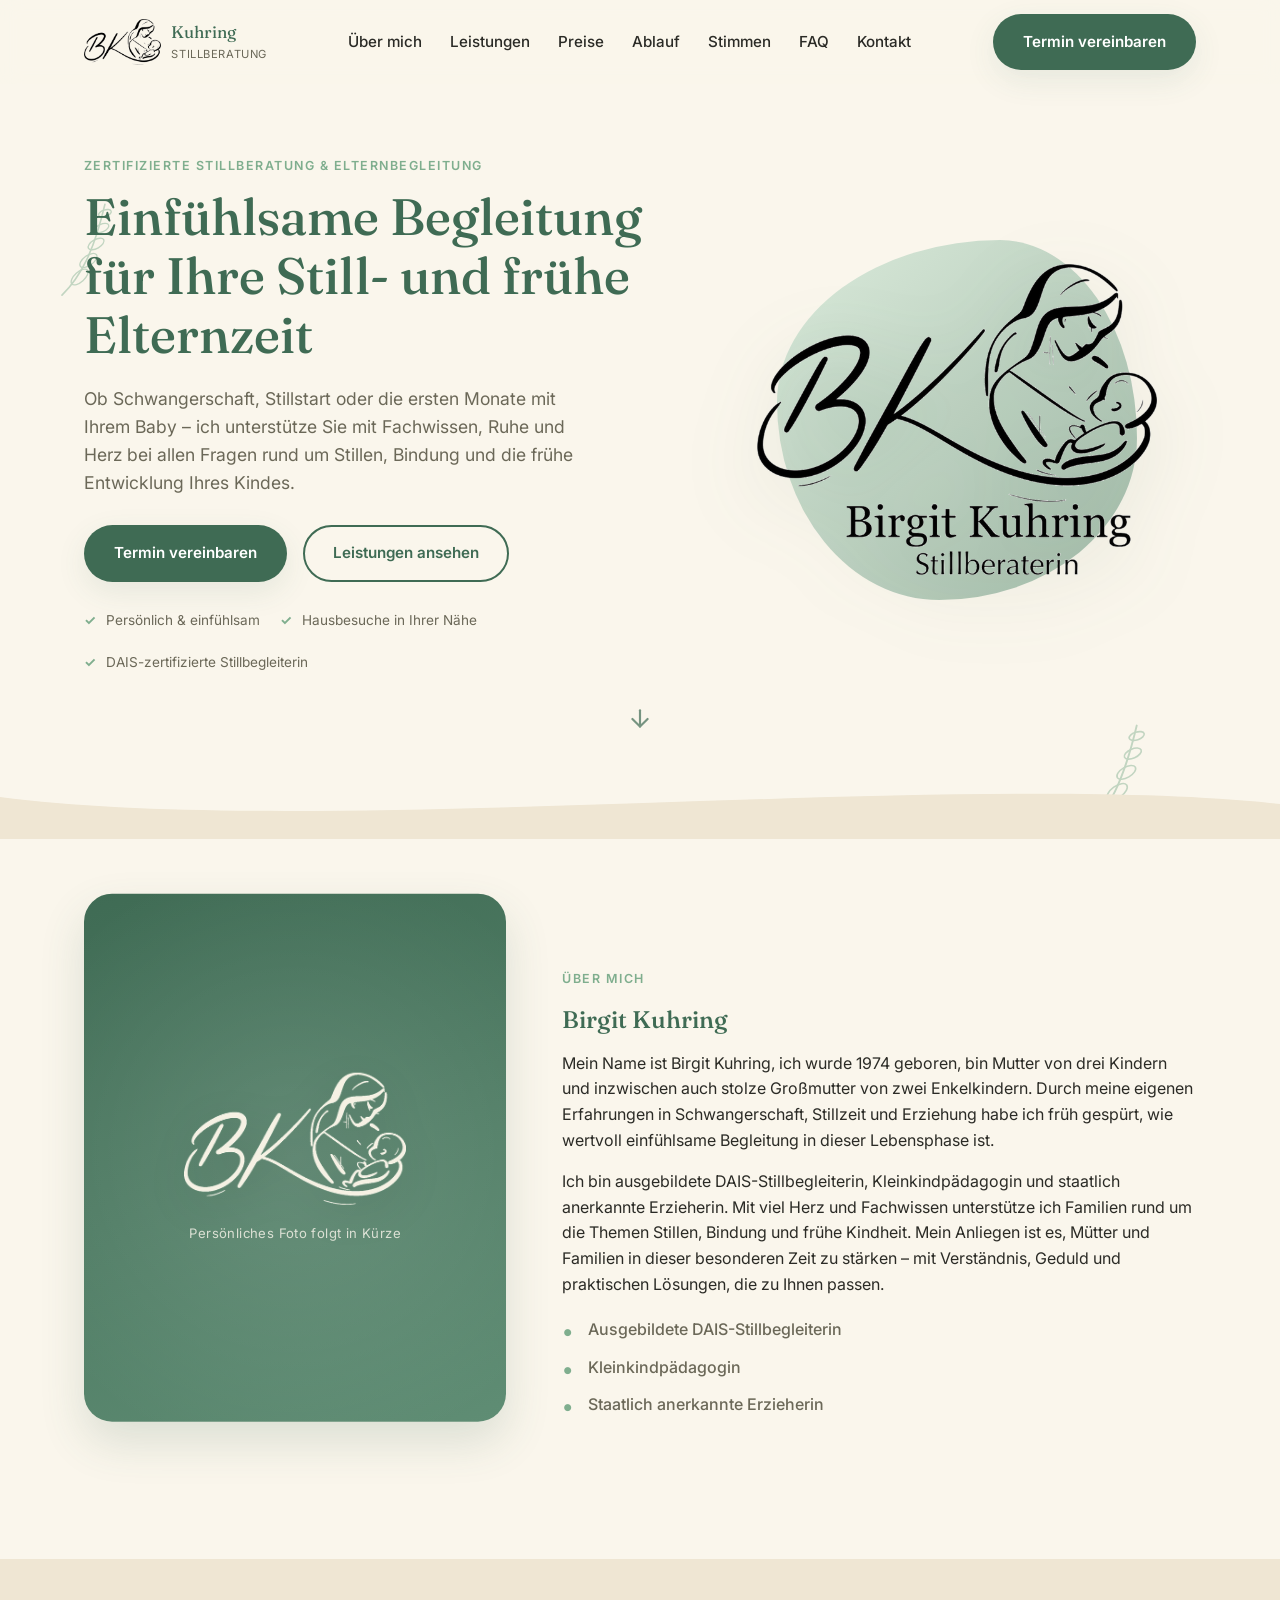
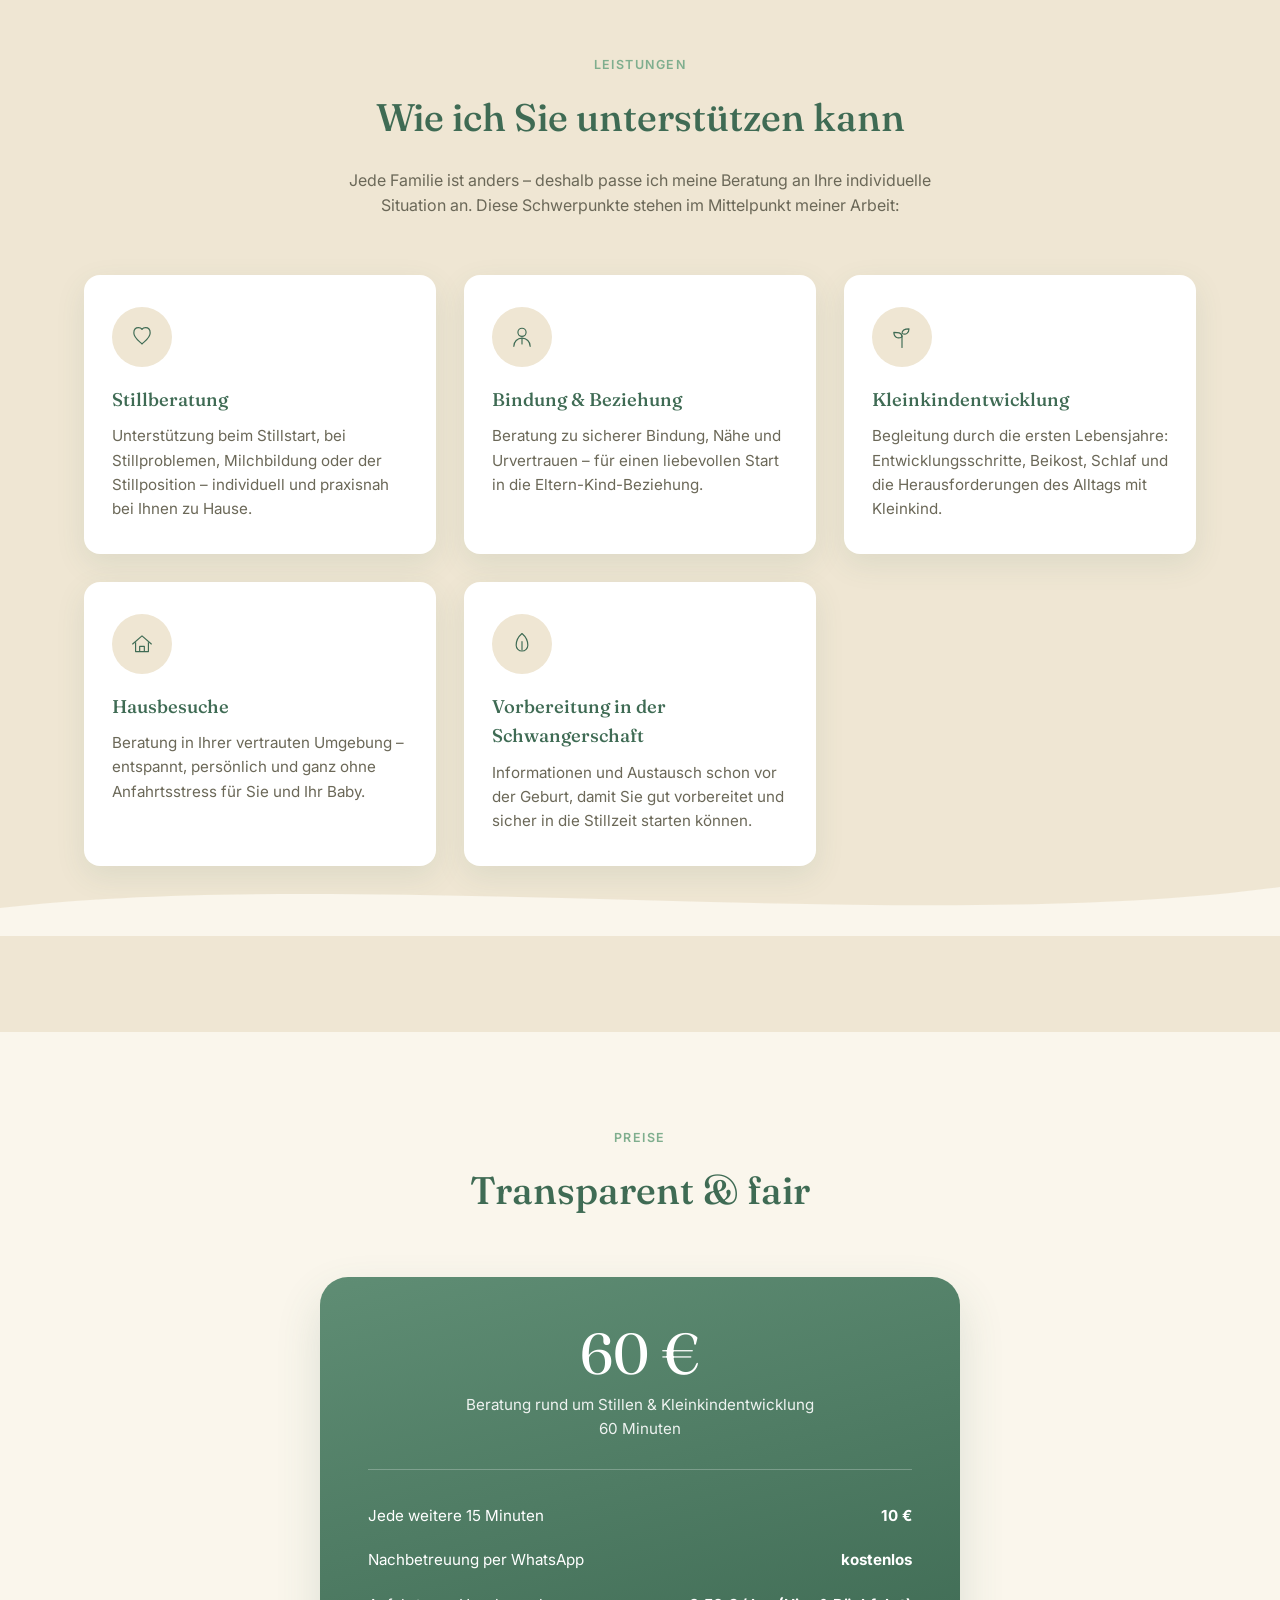
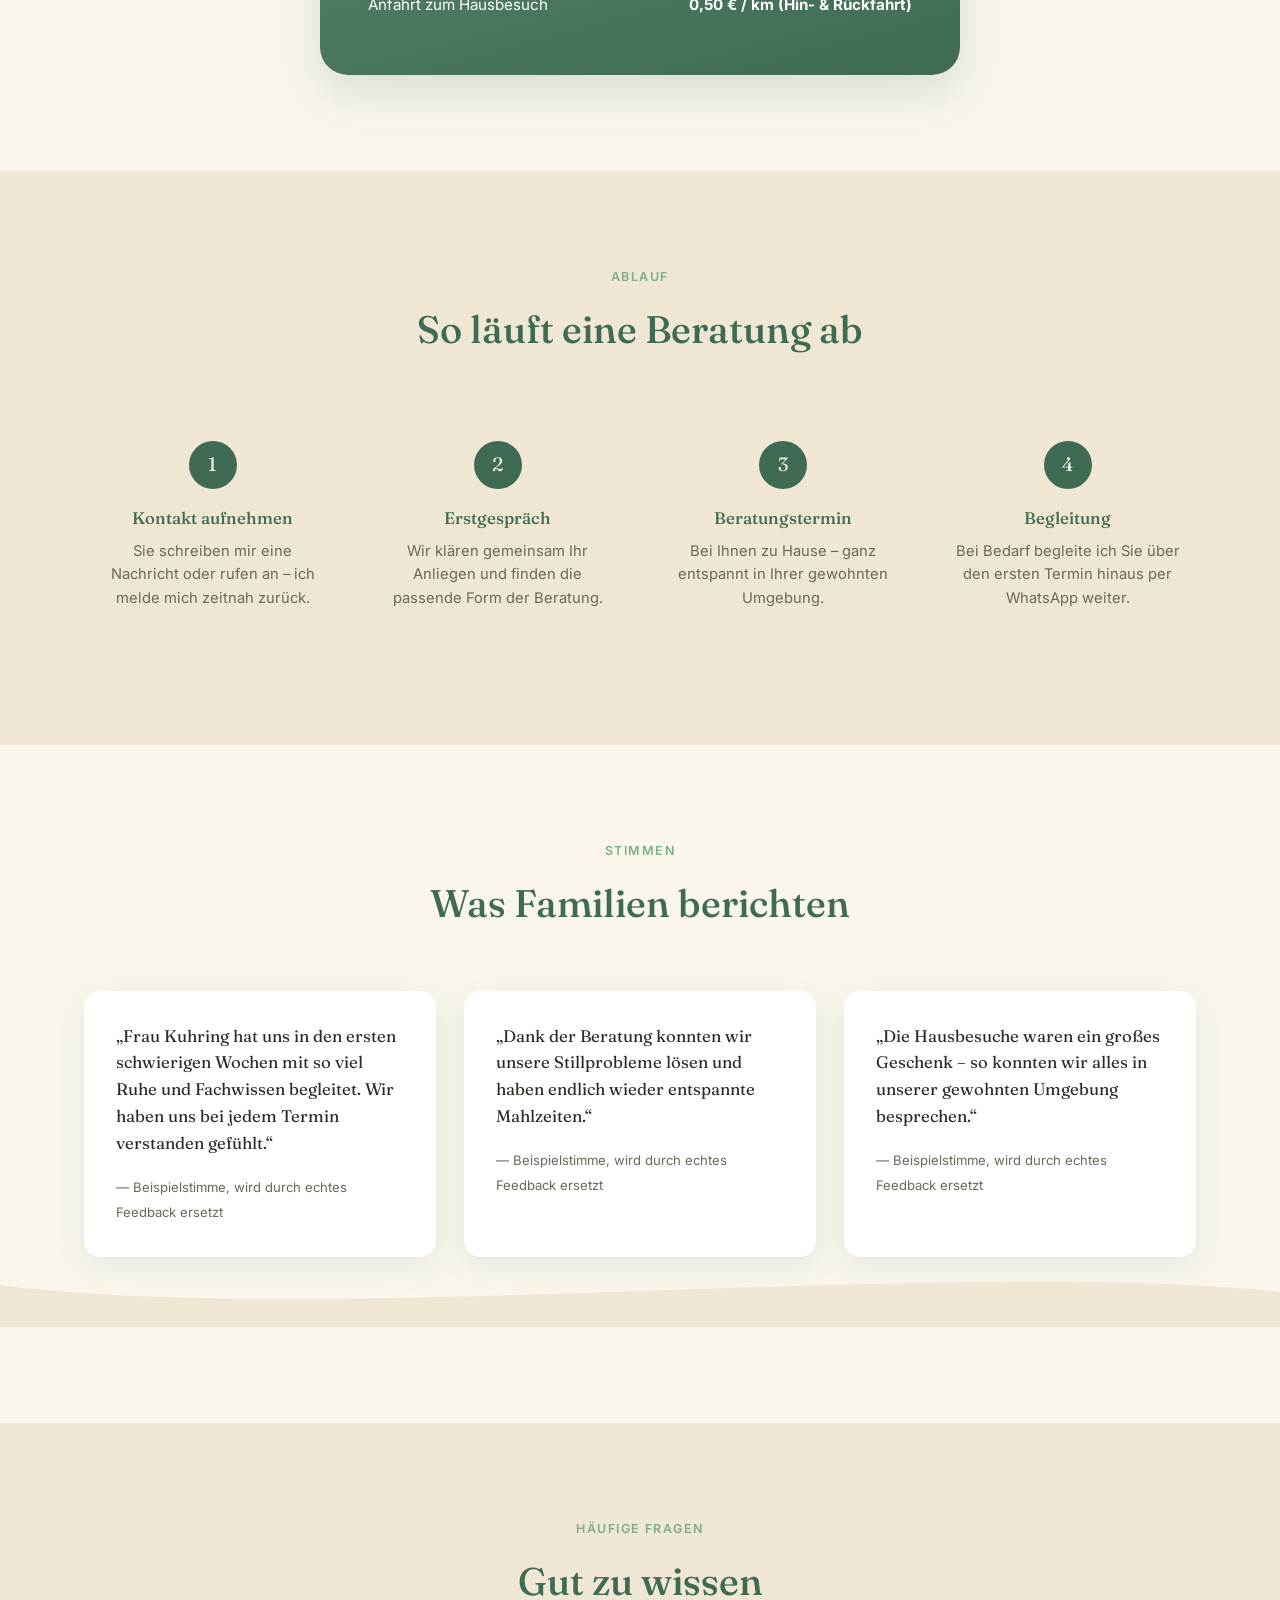
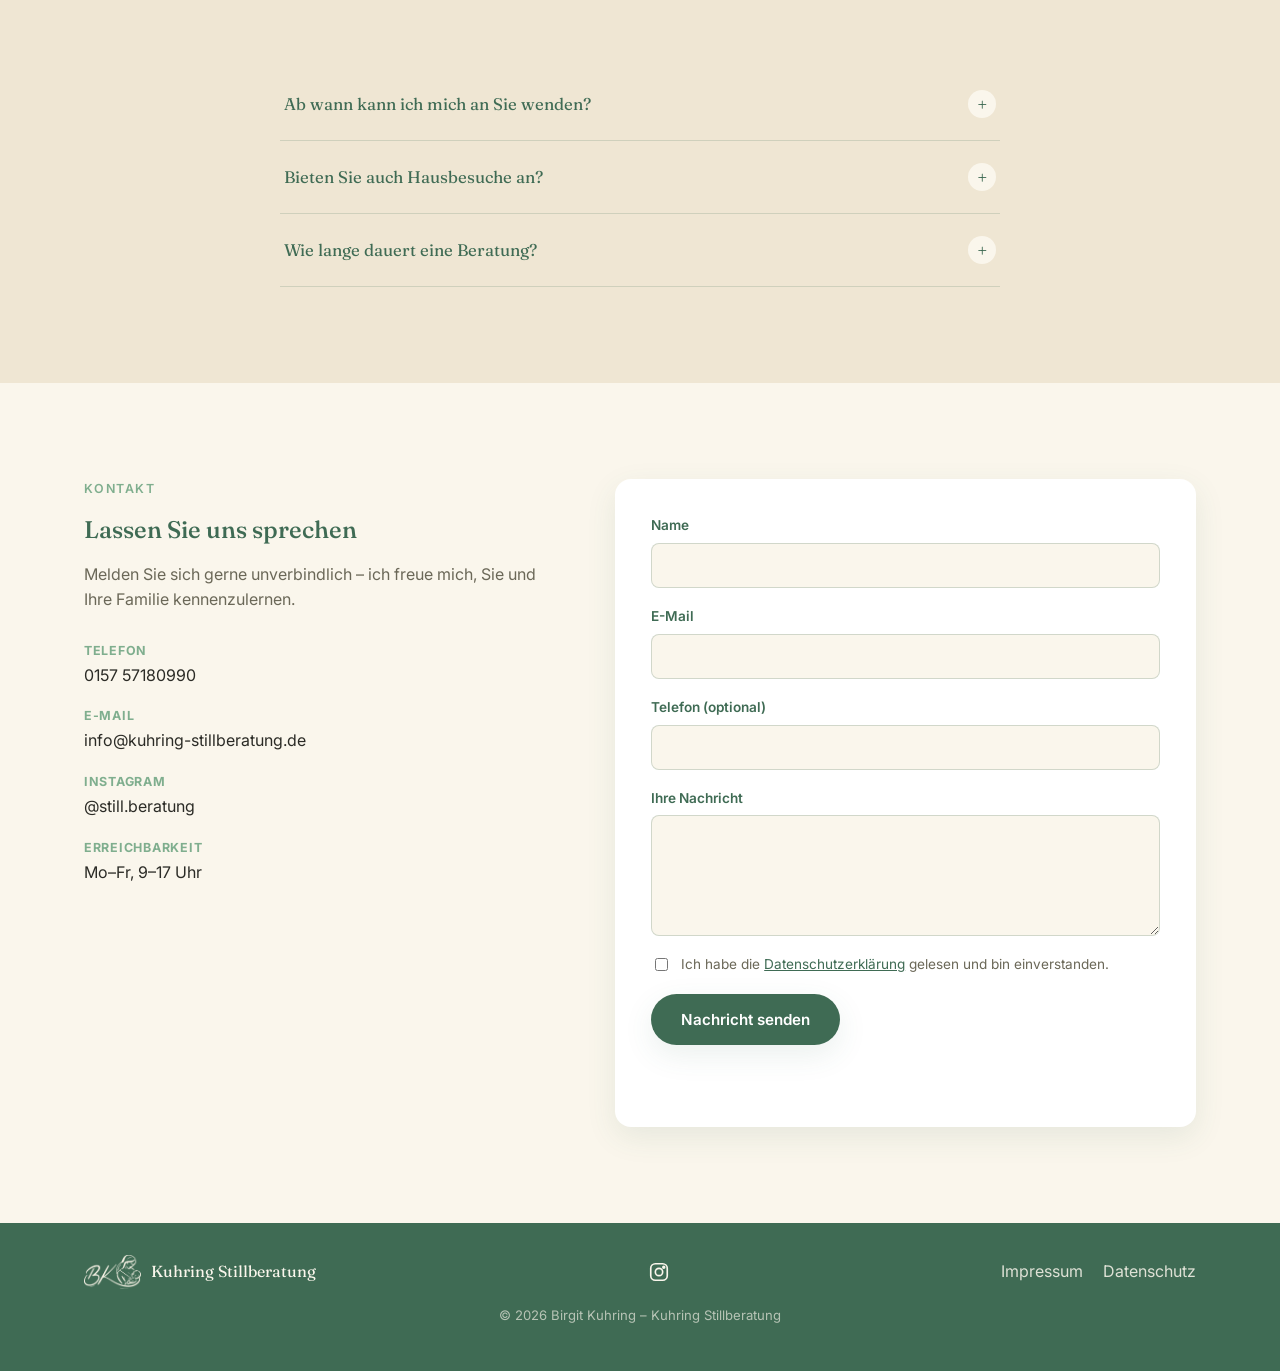
==== index.html @ fd9266b8 "Remove video consultation & insurance FAQ, improve about-section placeholder - Drop the "Online-Bera" ====
<!DOCTYPE html>
<html lang="de">
<head>
<meta charset="UTF-8">
<meta name="viewport" content="width=device-width, initial-scale=1.0">
<title>Kuhring Stillberatung | Birgit Kuhring – Beratung für Stillzeit &amp; frühe Elternschaft</title>
<meta name="description" content="Einfühlsame Beratung und Unterstützung für Familien rund um Stillen, Bindung, frühe Kindheit und Kleinkindentwicklung. Persönlich, kompetent und auf Augenhöhe – von Birgit Kuhring.">
<meta name="theme-color" content="#3f6b54">

<!-- Open Graph -->
<meta property="og:type" content="website">
<meta property="og:title" content="Kuhring Stillberatung | Birgit Kuhring">
<meta property="og:description" content="Einfühlsame Beratung für Familien rund um Stillen, Bindung und frühe Kindheit.">
<meta property="og:locale" content="de_DE">
<meta property="og:image" content="assets/logo-full.png">

<link rel="icon" type="image/png" href="assets/logo-mark.png">

<link rel="preconnect" href="https://fonts.googleapis.com">
<link rel="preconnect" href="https://fonts.gstatic.com" crossorigin>
<link href="https://fonts.googleapis.com/css2?family=Fraunces:opsz,wght@9..144,400;9..144,500;9..144,600&family=Inter:wght@400;500;600;700&display=swap" rel="stylesheet">

<link rel="stylesheet" href="css/style.css">
</head>
<body>

<a class="skip-link" href="#main">Zum Inhalt springen</a>

<!-- Reusable decorative leaf branch (referenced via <use>) -->
<svg width="0" height="0" style="position:absolute" aria-hidden="true">
  <symbol id="leaf-branch" viewBox="0 0 200 200">
    <path d="M20 185 C 55 150, 78 105, 98 20" stroke="currentColor" stroke-width="3" fill="none" stroke-linecap="round"/>
    <ellipse cx="52" cy="152" rx="19" ry="9" transform="rotate(-42 52 152)" stroke="currentColor" stroke-width="2.5" fill="none"/>
    <ellipse cx="68" cy="122" rx="18" ry="9" transform="rotate(-36 68 122)" stroke="currentColor" stroke-width="2.5" fill="none"/>
    <ellipse cx="82" cy="92" rx="16" ry="8" transform="rotate(-30 82 92)" stroke="currentColor" stroke-width="2.5" fill="none"/>
    <ellipse cx="92" cy="63" rx="14" ry="7" transform="rotate(-24 92 63)" stroke="currentColor" stroke-width="2.5" fill="none"/>
    <ellipse cx="98" cy="36" rx="12" ry="6" transform="rotate(-18 98 36)" stroke="currentColor" stroke-width="2.5" fill="none"/>
  </symbol>
</svg>

<header class="site-header" id="site-header">
  <div class="container header-inner">
    <a href="#hero" class="logo">
      <img src="assets/logo-mark.png" alt="Kuhring Stillberatung" class="logo-img">
      <span class="logo-text">Kuhring<br><small>Stillberatung</small></span>
    </a>

    <nav class="main-nav" id="main-nav" aria-label="Hauptnavigation">
      <ul>
        <li><a href="#ueber-mich">Über mich</a></li>
        <li><a href="#leistungen">Leistungen</a></li>
        <li><a href="#preise">Preise</a></li>
        <li><a href="#ablauf">Ablauf</a></li>
        <li><a href="#referenzen">Stimmen</a></li>
        <li><a href="#faq">FAQ</a></li>
        <li><a href="#kontakt">Kontakt</a></li>
      </ul>
    </nav>

    <a href="#kontakt" class="btn btn-primary nav-cta">Termin vereinbaren</a>

    <button class="nav-toggle" id="nav-toggle" aria-expanded="false" aria-controls="main-nav" aria-label="Menü öffnen">
      <span></span><span></span><span></span>
    </button>
  </div>
</header>

<main id="main">

  <!-- HERO -->
  <section class="hero" id="hero">
    <svg class="floating-leaf leaf-1" data-parallax="0.15"><use href="#leaf-branch"/></svg>
    <svg class="floating-leaf leaf-2" data-parallax="0.3"><use href="#leaf-branch"/></svg>

    <div class="container hero-inner">
      <div class="hero-text">
        <p class="eyebrow">Zertifizierte Stillberatung &amp; Elternbegleitung</p>
        <h1>Einfühlsame Begleitung für Ihre Still- und frühe Elternzeit</h1>
        <p class="hero-lead">
          Ob Schwangerschaft, Stillstart oder die ersten Monate mit Ihrem Baby –
          ich unterstütze Sie mit Fachwissen, Ruhe und Herz bei allen Fragen rund
          um Stillen, Bindung und die frühe Entwicklung Ihres Kindes.
        </p>
        <div class="hero-actions">
          <a href="#kontakt" class="btn btn-primary">Termin vereinbaren</a>
          <a href="#leistungen" class="btn btn-secondary">Leistungen ansehen</a>
        </div>
        <ul class="hero-trust">
          <li>Persönlich &amp; einfühlsam</li>
          <li>Hausbesuche in Ihrer Nähe</li>
          <li>DAIS-zertifizierte Stillbegleiterin</li>
        </ul>
      </div>
      <div class="hero-visual" data-parallax="0.08">
        <div class="hero-blob"></div>
        <img src="assets/logo-full.png" alt="Kuhring Stillberatung – Logo: Mutter stillt ihr Baby" class="hero-logo">
      </div>
    </div>

    <a href="#ueber-mich" class="scroll-cue" aria-label="Nach unten scrollen">
      <svg viewBox="0 0 24 24" width="26" height="26" fill="none" stroke="currentColor" stroke-width="2" stroke-linecap="round" stroke-linejoin="round"><path d="M12 4v15"/><path d="M5 12l7 7 7-7"/></svg>
    </a>

    <svg class="wave-divider" viewBox="0 0 1440 100" preserveAspectRatio="none" aria-hidden="true">
      <path d="M0,40 C 360,100 1080,0 1440,50 L1440,100 L0,100 Z" fill="var(--color-bg-alt)"/>
    </svg>
  </section>

  <!-- ÜBER MICH -->
  <section class="section" id="ueber-mich">
    <div class="container about-inner">
      <div class="about-photo" data-parallax="0.06">
        <div class="photo-frame">
          <img src="assets/logo-mark-cream.png" alt="Kuhring Stillberatung" class="photo-frame-logo">
          <span class="photo-frame-caption">Persönliches Foto folgt in Kürze</span>
        </div>
        <svg class="floating-leaf leaf-3" data-parallax="0.2"><use href="#leaf-branch"/></svg>
      </div>
      <div class="about-text">
        <p class="eyebrow">Über mich</p>
        <h2>Birgit Kuhring</h2>
        <p>
          Mein Name ist Birgit Kuhring, ich wurde 1974 geboren, bin Mutter von
          drei Kindern und inzwischen auch stolze Großmutter von zwei
          Enkelkindern. Durch meine eigenen Erfahrungen in Schwangerschaft,
          Stillzeit und Erziehung habe ich früh gespürt, wie wertvoll
          einfühlsame Begleitung in dieser Lebensphase ist.
        </p>
        <p>
          Ich bin ausgebildete DAIS-Stillbegleiterin, Kleinkindpädagogin und
          staatlich anerkannte Erzieherin. Mit viel Herz und Fachwissen
          unterstütze ich Familien rund um die Themen Stillen, Bindung und
          frühe Kindheit. Mein Anliegen ist es, Mütter und Familien in dieser
          besonderen Zeit zu stärken – mit Verständnis, Geduld und
          praktischen Lösungen, die zu Ihnen passen.
        </p>
        <ul class="about-facts">
          <li>Ausgebildete DAIS-Stillbegleiterin</li>
          <li>Kleinkindpädagogin</li>
          <li>Staatlich anerkannte Erzieherin</li>
        </ul>
      </div>
    </div>
  </section>

  <!-- LEISTUNGEN -->
  <section class="section section-alt" id="leistungen">
    <div class="container">
      <div class="section-heading">
        <p class="eyebrow">Leistungen</p>
        <h2>Wie ich Sie unterstützen kann</h2>
        <p class="section-lead">
          Jede Familie ist anders – deshalb passe ich meine Beratung an Ihre
          individuelle Situation an. Diese Schwerpunkte stehen im Mittelpunkt
          meiner Arbeit:
        </p>
      </div>

      <div class="card-grid">
        <article class="card">
          <span class="card-icon icon-draw" aria-hidden="true">
            <svg viewBox="0 0 48 48" fill="none"><path d="M18 8c4 0 6 3 6 3s2-3 6-3c5 0 8 4 8 9 0 8-9 14-14 19-5-5-14-11-14-19 0-5 3-9 8-9Z" stroke="currentColor" stroke-width="2" stroke-linejoin="round"/></svg>
          </span>
          <h3>Stillberatung</h3>
          <p>
            Unterstützung beim Stillstart, bei Stillproblemen, Milchbildung oder
            der Stillposition – individuell und praxisnah bei Ihnen zu Hause.
          </p>
        </article>

        <article class="card">
          <span class="card-icon icon-draw" aria-hidden="true">
            <svg viewBox="0 0 48 48" fill="none"><circle cx="24" cy="16" r="7" stroke="currentColor" stroke-width="2"/><path d="M10 40c0-8 6-14 14-14s14 6 14 14" stroke="currentColor" stroke-width="2" stroke-linecap="round"/><path d="M24 26v10" stroke="currentColor" stroke-width="2" stroke-linecap="round"/></svg>
          </span>
          <h3>Bindung &amp; Beziehung</h3>
          <p>
            Beratung zu sicherer Bindung, Nähe und Urvertrauen – für einen
            liebevollen Start in die Eltern-Kind-Beziehung.
          </p>
        </article>

        <article class="card">
          <span class="card-icon icon-draw" aria-hidden="true">
            <svg viewBox="0 0 48 48" fill="none"><path d="M24 42V22" stroke="currentColor" stroke-width="2" stroke-linecap="round"/><path d="M24 24c0-8-8-8-14-8 0 8 6 12 14 8Z" stroke="currentColor" stroke-width="2" stroke-linejoin="round"/><path d="M24 18c0-7 7-8 12-8 0 7-5 11-12 8Z" stroke="currentColor" stroke-width="2" stroke-linejoin="round"/></svg>
          </span>
          <h3>Kleinkindentwicklung</h3>
          <p>
            Begleitung durch die ersten Lebensjahre: Entwicklungsschritte,
            Beikost, Schlaf und die Herausforderungen des Alltags mit Kleinkind.
          </p>
        </article>

        <article class="card">
          <span class="card-icon icon-draw" aria-hidden="true">
            <svg viewBox="0 0 48 48" fill="none"><path d="M8 24 24 10l16 14" stroke="currentColor" stroke-width="2" stroke-linecap="round" stroke-linejoin="round"/><path d="M13 21v16h22V21" stroke="currentColor" stroke-width="2" stroke-linejoin="round"/><path d="M20 37v-9h8v9" stroke="currentColor" stroke-width="2" stroke-linejoin="round"/></svg>
          </span>
          <h3>Hausbesuche</h3>
          <p>
            Beratung in Ihrer vertrauten Umgebung – entspannt, persönlich und
            ganz ohne Anfahrtsstress für Sie und Ihr Baby.
          </p>
        </article>

        <article class="card">
          <span class="card-icon icon-draw" aria-hidden="true">
            <svg viewBox="0 0 48 48" fill="none"><path d="M24 6c7 6 10 13 10 20a10 10 0 0 1-20 0c0-7 3-14 10-20Z" stroke="currentColor" stroke-width="2" stroke-linejoin="round"/><path d="M24 20v14" stroke="currentColor" stroke-width="2" stroke-linecap="round"/></svg>
          </span>
          <h3>Vorbereitung in der Schwangerschaft</h3>
          <p>
            Informationen und Austausch schon vor der Geburt, damit Sie gut
            vorbereitet und sicher in die Stillzeit starten können.
          </p>
        </article>
      </div>
    </div>

    <svg class="wave-divider" viewBox="0 0 1440 100" preserveAspectRatio="none" aria-hidden="true">
      <path d="M0,60 C 400,0 1040,100 1440,30 L1440,100 L0,100 Z" fill="var(--color-bg)"/>
    </svg>
  </section>

  <!-- PREISE -->
  <section class="section" id="preise">
    <div class="container">
      <div class="section-heading">
        <p class="eyebrow">Preise</p>
        <h2>Transparent &amp; fair</h2>
      </div>

      <div class="price-card">
        <svg class="floating-leaf leaf-price" data-parallax="0.12"><use href="#leaf-branch"/></svg>
        <div class="price-main">
          <span class="price-amount">60&nbsp;€</span>
          <span class="price-detail">Beratung rund um Stillen &amp; Kleinkindentwicklung<br>60 Minuten</span>
        </div>
        <ul class="price-list">
          <li><span>Jede weitere 15 Minuten</span><strong>10&nbsp;€</strong></li>
          <li><span>Nachbetreuung per WhatsApp</span><strong>kostenlos</strong></li>
          <li><span>Anfahrt zum Hausbesuch</span><strong>0,50&nbsp;€ / km (Hin- &amp; Rückfahrt)</strong></li>
        </ul>
      </div>
    </div>
  </section>

  <!-- ABLAUF -->
  <section class="section section-alt" id="ablauf">
    <div class="container">
      <div class="section-heading">
        <p class="eyebrow">Ablauf</p>
        <h2>So läuft eine Beratung ab</h2>
      </div>

      <ol class="steps">
        <li class="step">
          <span class="step-number">1</span>
          <h3>Kontakt aufnehmen</h3>
          <p>Sie schreiben mir eine Nachricht oder rufen an – ich melde mich zeitnah zurück.</p>
        </li>
        <li class="step">
          <span class="step-number">2</span>
          <h3>Erstgespräch</h3>
          <p>Wir klären gemeinsam Ihr Anliegen und finden die passende Form der Beratung.</p>
        </li>
        <li class="step">
          <span class="step-number">3</span>
          <h3>Beratungstermin</h3>
          <p>Bei Ihnen zu Hause – ganz entspannt in Ihrer gewohnten Umgebung.</p>
        </li>
        <li class="step">
          <span class="step-number">4</span>
          <h3>Begleitung</h3>
          <p>Bei Bedarf begleite ich Sie über den ersten Termin hinaus per WhatsApp weiter.</p>
        </li>
      </ol>
    </div>
  </section>

  <!-- REFERENZEN -->
  <section class="section" id="referenzen">
    <div class="container">
      <div class="section-heading">
        <p class="eyebrow">Stimmen</p>
        <h2>Was Familien berichten</h2>
      </div>

      <div class="testimonial-grid">
        <blockquote class="testimonial">
          <p>„Frau Kuhring hat uns in den ersten schwierigen Wochen mit so viel Ruhe
          und Fachwissen begleitet. Wir haben uns bei jedem Termin verstanden gefühlt.“</p>
          <cite>— Beispielstimme, wird durch echtes Feedback ersetzt</cite>
        </blockquote>
        <blockquote class="testimonial">
          <p>„Dank der Beratung konnten wir unsere Stillprobleme lösen und haben
          endlich wieder entspannte Mahlzeiten.“</p>
          <cite>— Beispielstimme, wird durch echtes Feedback ersetzt</cite>
        </blockquote>
        <blockquote class="testimonial">
          <p>„Die Hausbesuche waren ein großes Geschenk – so konnten wir alles in
          unserer gewohnten Umgebung besprechen.“</p>
          <cite>— Beispielstimme, wird durch echtes Feedback ersetzt</cite>
        </blockquote>
      </div>
    </div>

    <svg class="wave-divider" viewBox="0 0 1440 100" preserveAspectRatio="none" aria-hidden="true">
      <path d="M0,40 C 360,100 1080,0 1440,50 L1440,100 L0,100 Z" fill="var(--color-bg-alt)"/>
    </svg>
  </section>

  <!-- FAQ -->
  <section class="section section-alt" id="faq">
    <div class="container">
      <div class="section-heading">
        <p class="eyebrow">Häufige Fragen</p>
        <h2>Gut zu wissen</h2>
      </div>

      <div class="faq-list">
        <div class="faq-item">
          <button class="faq-question" aria-expanded="false">
            Ab wann kann ich mich an Sie wenden?
            <span class="faq-icon" aria-hidden="true">+</span>
          </button>
          <div class="faq-answer">
            <p>Sie können sich bereits während der Schwangerschaft bei mir melden,
            um sich auf die Stillzeit vorzubereiten – aber auch jederzeit danach,
            wenn Fragen oder Herausforderungen auftreten.</p>
          </div>
        </div>

        <div class="faq-item">
          <button class="faq-question" aria-expanded="false">
            Bieten Sie auch Hausbesuche an?
            <span class="faq-icon" aria-hidden="true">+</span>
          </button>
          <div class="faq-answer">
            <p>Ja, ich komme gerne zu Ihnen nach Hause in Ihre vertraute Umgebung.</p>
          </div>
        </div>

        <div class="faq-item">
          <button class="faq-question" aria-expanded="false">
            Wie lange dauert eine Beratung?
            <span class="faq-icon" aria-hidden="true">+</span>
          </button>
          <div class="faq-answer">
            <p>Ein Beratungstermin dauert in der Regel 60 Minuten. Bei Bedarf
            kann er in 15-Minuten-Schritten verlängert werden.</p>
          </div>
        </div>
      </div>
    </div>
  </section>

  <!-- KONTAKT -->
  <section class="section" id="kontakt">
    <div class="container contact-inner">
      <div class="contact-info">
        <p class="eyebrow">Kontakt</p>
        <h2>Lassen Sie uns sprechen</h2>
        <p class="section-lead">
          Melden Sie sich gerne unverbindlich – ich freue mich, Sie und Ihre
          Familie kennenzulernen.
        </p>

        <ul class="contact-details">
          <li>
            <strong>Telefon</strong>
            <a href="tel:+4915757180990">0157 57180990</a>
          </li>
          <li>
            <strong>E-Mail</strong>
            <a href="mailto:info@kuhring-stillberatung.de">info@kuhring-stillberatung.de</a>
          </li>
          <li>
            <strong>Instagram</strong>
            <a href="https://instagram.com/still.beratung" target="_blank" rel="noopener">@still.beratung</a>
          </li>
          <li>
            <strong>Erreichbarkeit</strong>
            <span>Mo–Fr, 9–17 Uhr</span>
          </li>
        </ul>
      </div>

      <form class="contact-form" id="contact-form" action="https://formsubmit.co/info@kuhring-stillberatung.de" method="POST" novalidate>
        <input type="hidden" name="_subject" value="Neue Anfrage über die Website">
        <input type="hidden" name="_template" value="table">
        <input type="hidden" name="_captcha" value="false">
        <input type="text" name="_honey" style="display:none" tabindex="-1" autocomplete="off">

        <div class="form-row">
          <label for="name">Name</label>
          <input type="text" id="name" name="name" required autocomplete="name">
        </div>
        <div class="form-row">
          <label for="email">E-Mail</label>
          <input type="email" id="email" name="email" required autocomplete="email">
        </div>
        <div class="form-row">
          <label for="phone">Telefon (optional)</label>
          <input type="tel" id="phone" name="phone" autocomplete="tel">
        </div>
        <div class="form-row">
          <label for="message">Ihre Nachricht</label>
          <textarea id="message" name="message" rows="5" required></textarea>
        </div>
        <div class="form-row form-row-checkbox">
          <input type="checkbox" id="privacy" name="privacy" required>
          <label for="privacy">
            Ich habe die <a href="datenschutz.html">Datenschutzerklärung</a> gelesen und bin einverstanden.
          </label>
        </div>
        <button type="submit" class="btn btn-primary">
          <span class="btn-label">Nachricht senden</span>
        </button>
        <p class="form-status" id="form-status" role="status" aria-live="polite"></p>
      </form>
    </div>
  </section>

</main>

<footer class="site-footer">
  <div class="container footer-inner">
    <div class="footer-brand">
      <img src="assets/logo-mark-cream.png" alt="Kuhring Stillberatung" class="footer-logo-img">
      <span>Kuhring Stillberatung</span>
    </div>
    <a class="footer-social" href="https://instagram.com/still.beratung" target="_blank" rel="noopener" aria-label="Instagram">
      <svg viewBox="0 0 24 24" width="22" height="22" fill="none" stroke="currentColor" stroke-width="1.8"><rect x="3" y="3" width="18" height="18" rx="5"/><circle cx="12" cy="12" r="4"/><circle cx="17.2" cy="6.8" r="1"/></svg>
    </a>
    <nav class="footer-nav" aria-label="Rechtliches">
      <a href="impressum.html">Impressum</a>
      <a href="datenschutz.html">Datenschutz</a>
    </nav>
    <p class="footer-copy">&copy; <span id="year"></span> Birgit Kuhring – Kuhring Stillberatung</p>
  </div>
</footer>

<script src="js/main.js"></script>
</body>
</html>
---- css/style.css ----
/* ---------- Variables ---------- */
:root {
  --color-primary: #3f6b54;
  --color-primary-light: #5f8d74;
  --color-accent: #7fae8e;
  --color-accent-light: #bfe0cc;
  --color-bg: #faf6ec;
  --color-bg-alt: #efe6d3;
  --color-text: #2b2b26;
  --color-text-muted: #6b6858;
  --color-white: #ffffff;

  --font-heading: "Fraunces", Georgia, serif;
  --font-body: "Inter", -apple-system, BlinkMacSystemFont, "Segoe UI", sans-serif;

  --radius-sm: 8px;
  --radius-md: 16px;
  --radius-lg: 28px;

  --shadow-soft: 0 10px 30px rgba(63, 107, 84, 0.1);
  --shadow-medium: 0 20px 45px rgba(63, 107, 84, 0.16);

  --transition-base: 0.3s ease;
  --container-width: 1160px;
}

/* ---------- Reset ---------- */
*, *::before, *::after { box-sizing: border-box; }
html { scroll-behavior: smooth; }
body {
  margin: 0;
  font-family: var(--font-body);
  color: var(--color-text);
  background: var(--color-bg);
  line-height: 1.6;
  -webkit-font-smoothing: antialiased;
}
img { max-width: 100%; display: block; }
a { color: inherit; text-decoration: none; }
ul, ol { margin: 0; padding: 0; list-style: none; }
h1, h2, h3 { font-family: var(--font-heading); font-weight: 500; margin: 0 0 0.5em; color: var(--color-primary); }
p { margin: 0 0 1em; }
button { font-family: inherit; cursor: pointer; }

@media (prefers-reduced-motion: reduce) {
  html { scroll-behavior: auto; }
  *, *::before, *::after {
    animation-duration: 0.001ms !important;
    animation-iteration-count: 1 !important;
    transition-duration: 0.001ms !important;
    scroll-behavior: auto !important;
  }
}

.container {
  max-width: var(--container-width);
  margin: 0 auto;
  padding: 0 24px;
  position: relative;
}

.skip-link {
  position: absolute;
  left: -999px;
  top: auto;
  background: var(--color-primary);
  color: #fff;
  padding: 12px 20px;
  border-radius: var(--radius-sm);
  z-index: 1000;
}
.skip-link:focus {
  left: 24px;
  top: 24px;
}

/* ---------- Buttons ---------- */
.btn {
  display: inline-flex;
  align-items: center;
  justify-content: center;
  padding: 14px 28px;
  border-radius: 999px;
  font-weight: 600;
  font-size: 0.95rem;
  transition: transform var(--transition-base), box-shadow var(--transition-base), background var(--transition-base), color var(--transition-base);
  border: 2px solid transparent;
  white-space: nowrap;
  position: relative;
  overflow: hidden;
}
.btn-primary {
  background: var(--color-primary);
  color: var(--color-white);
  box-shadow: var(--shadow-soft);
}
.btn-primary:hover {
  background: var(--color-primary-light);
  transform: translateY(-2px);
  box-shadow: var(--shadow-medium);
}
.btn-primary:active { transform: translateY(0) scale(0.98); }

.hero-actions .btn-primary::after {
  content: "";
  position: absolute;
  inset: 0;
  border-radius: inherit;
  box-shadow: 0 0 0 0 rgba(63, 107, 84, 0.45);
  animation: btn-pulse 2.4s ease-out infinite;
  pointer-events: none;
}
@keyframes btn-pulse {
  0% { box-shadow: 0 0 0 0 rgba(63, 107, 84, 0.45); }
  70% { box-shadow: 0 0 0 16px rgba(63, 107, 84, 0); }
  100% { box-shadow: 0 0 0 16px rgba(63, 107, 84, 0); }
}
.btn-secondary {
  background: transparent;
  color: var(--color-primary);
  border-color: var(--color-primary);
}
.btn-secondary:hover {
  background: var(--color-primary);
  color: var(--color-white);
  transform: translateY(-2px);
}

/* ---------- Decorative floating leaves ---------- */
.floating-leaf {
  position: absolute;
  width: 90px;
  height: 90px;
  color: var(--color-accent);
  opacity: 0.45;
  pointer-events: none;
  z-index: 0;
  animation: leaf-sway 4.5s ease-in-out infinite;
}
.leaf-1 { top: 8%; left: 4%; width: 110px; height: 110px; animation-duration: 5s; }
.leaf-2 { bottom: 6%; right: 6%; width: 130px; height: 130px; animation-duration: 6s; animation-delay: 0.6s; }
.leaf-3 { bottom: -30px; right: -30px; width: 90px; height: 90px; opacity: 0.5; animation-duration: 4.8s; }
.leaf-price { top: -20px; left: -20px; width: 80px; height: 80px; opacity: 0.6; animation-duration: 5.4s; }

@keyframes leaf-sway {
  0%, 100% { transform: rotate(0deg) translateY(0) scale(1); }
  50% { transform: rotate(14deg) translateY(-20px) scale(1.06); }
}
.leaf-2 { animation-name: leaf-sway-flip; }
@keyframes leaf-sway-flip {
  0%, 100% { transform: scaleX(-1) rotate(0deg) translateY(0) scale(1); }
  50% { transform: scaleX(-1) rotate(14deg) translateY(-20px) scale(1.06); }
}

/* ---------- Header ---------- */
.site-header {
  position: sticky;
  top: 0;
  z-index: 500;
  background: rgba(250, 246, 236, 0.85);
  backdrop-filter: blur(10px);
  transition: box-shadow var(--transition-base), background var(--transition-base);
}
.site-header.is-scrolled {
  box-shadow: 0 4px 20px rgba(63, 107, 84, 0.1);
}
.header-inner {
  display: flex;
  align-items: center;
  justify-content: space-between;
  gap: 24px;
  padding-top: 14px;
  padding-bottom: 14px;
}
.logo {
  display: flex;
  align-items: center;
  gap: 10px;
  flex-shrink: 0;
}
.logo-img {
  height: 46px;
  width: auto;
  transition: transform var(--transition-base);
  animation: logo-breathe 3.2s ease-in-out infinite;
  transform-origin: center;
}
.logo:hover .logo-img {
  transform: scale(1.15) rotate(-6deg);
}
@keyframes logo-breathe {
  0%, 100% { transform: scale(1) rotate(0deg); }
  50% { transform: scale(1.09) rotate(-2deg); }
}
.logo-text {
  font-family: var(--font-heading);
  color: var(--color-primary);
  font-size: 1.05rem;
  line-height: 1.2;
}
.logo-text small { color: var(--color-text-muted); font-size: 0.7rem; letter-spacing: 0.05em; text-transform: uppercase; font-family: var(--font-body); }

.main-nav ul {
  display: flex;
  gap: 28px;
}
.main-nav a {
  font-weight: 500;
  font-size: 0.95rem;
  position: relative;
  padding: 4px 0;
}
.main-nav a::after {
  content: "";
  position: absolute;
  left: 0;
  bottom: -2px;
  width: 0;
  height: 2px;
  background: var(--color-accent);
  transition: width var(--transition-base);
}
.main-nav a:hover::after { width: 100%; }

.nav-cta { flex-shrink: 0; }

.nav-toggle {
  display: none;
  flex-direction: column;
  justify-content: center;
  gap: 5px;
  width: 40px;
  height: 40px;
  background: transparent;
  border: none;
  padding: 0;
}
.nav-toggle span {
  display: block;
  width: 100%;
  height: 2px;
  background: var(--color-primary);
  transition: transform var(--transition-base), opacity var(--transition-base);
}
.nav-toggle.is-open span:nth-child(1) { transform: translateY(7px) rotate(45deg); }
.nav-toggle.is-open span:nth-child(2) { opacity: 0; }
.nav-toggle.is-open span:nth-child(3) { transform: translateY(-7px) rotate(-45deg); }

/* ---------- Hero ---------- */
.hero {
  padding: 72px 0 0;
  overflow: hidden;
  position: relative;
}
.hero-inner {
  display: grid;
  grid-template-columns: 1.1fr 0.9fr;
  gap: 48px;
  align-items: center;
  padding-bottom: 96px;
  position: relative;
  z-index: 1;
}
.eyebrow {
  text-transform: uppercase;
  letter-spacing: 0.12em;
  font-size: 0.78rem;
  font-weight: 600;
  color: var(--color-accent);
  margin-bottom: 12px;
}
.hero h1 {
  font-size: clamp(2.2rem, 4vw, 3.2rem);
  line-height: 1.15;
  margin-bottom: 20px;
}
.hero-lead {
  font-size: 1.1rem;
  color: var(--color-text-muted);
  max-width: 46ch;
}
.hero-actions {
  display: flex;
  gap: 16px;
  flex-wrap: wrap;
  margin: 28px 0;
}
.hero-trust {
  display: flex;
  gap: 20px;
  flex-wrap: wrap;
  margin-top: 12px;
}
.hero-trust li {
  font-size: 0.85rem;
  color: var(--color-text-muted);
  padding-left: 22px;
  position: relative;
}
.hero-trust li::before {
  content: "✓";
  position: absolute;
  left: 0;
  color: var(--color-accent);
  font-weight: 700;
}

.hero-visual {
  position: relative;
  display: flex;
  align-items: center;
  justify-content: center;
  min-height: 360px;
}
.hero-blob {
  position: absolute;
  inset: 0;
  margin: auto;
  width: 360px;
  height: 360px;
  background: linear-gradient(135deg, var(--color-accent-light), var(--color-primary-light));
  border-radius: 62% 38% 55% 45% / 45% 55% 45% 55%;
  opacity: 0.55;
  animation: blob-morph 6s ease-in-out infinite, blob-float 4.5s ease-in-out infinite;
}
.hero-logo {
  position: relative;
  width: min(400px, 85%);
  filter: drop-shadow(0 20px 35px rgba(63, 107, 84, 0.25));
  animation: float-gentle 3.6s ease-in-out infinite;
}

@keyframes blob-morph {
  0%, 100% { border-radius: 62% 38% 55% 45% / 45% 55% 45% 55%; }
  50% { border-radius: 40% 60% 35% 65% / 65% 35% 65% 35%; }
}
@keyframes blob-float {
  0%, 100% { transform: translateY(0) scale(1); }
  50% { transform: translateY(-26px) scale(1.07); }
}
@keyframes float-gentle {
  0%, 100% { transform: translateY(0) rotate(0deg); }
  50% { transform: translateY(-16px) rotate(-1.5deg); }
}

.scroll-cue {
  position: absolute;
  left: 50%;
  bottom: 100px;
  transform: translateX(-50%);
  color: var(--color-primary);
  opacity: 0.7;
  z-index: 1;
  animation: scroll-cue-bounce 1.8s ease-in-out infinite;
  transition: opacity var(--transition-base), color var(--transition-base);
}
.scroll-cue:hover { opacity: 1; color: var(--color-accent); }
@keyframes scroll-cue-bounce {
  0%, 100% { transform: translateX(-50%) translateY(0); }
  50% { transform: translateX(-50%) translateY(10px); }
}

/* Wave dividers between sections */
.wave-divider {
  display: block;
  width: 100%;
  height: 70px;
  position: relative;
  z-index: 1;
}

/* ---------- Sections ---------- */
section[id] { scroll-margin-top: 90px; }
.section { padding: 96px 0; position: relative; overflow: hidden; }
.section-alt { background: var(--color-bg-alt); }
.section-heading {
  max-width: 640px;
  margin: 0 auto 56px;
  text-align: center;
}
.section-heading h2 { font-size: clamp(1.8rem, 3vw, 2.4rem); }
.section-lead { color: var(--color-text-muted); }

/* Scroll reveal */
.reveal {
  opacity: 0;
  transform: translateY(44px) scale(0.97);
  transition: opacity 0.8s cubic-bezier(0.22, 1, 0.36, 1), transform 0.8s cubic-bezier(0.22, 1, 0.36, 1);
}
.reveal.is-visible {
  opacity: 1;
  transform: translateY(0) scale(1);
}

/* ---------- About ---------- */
.about-inner {
  display: grid;
  grid-template-columns: 0.8fr 1.2fr;
  gap: 56px;
  align-items: center;
}
.about-photo { position: relative; }
.photo-frame {
  width: 100%;
  aspect-ratio: 4 / 5;
  border-radius: var(--radius-lg);
  background: linear-gradient(160deg, var(--color-primary), var(--color-primary-light));
  color: var(--color-bg);
  display: flex;
  flex-direction: column;
  align-items: center;
  justify-content: center;
  gap: 18px;
  padding: 32px;
  box-shadow: var(--shadow-medium);
  transition: transform var(--transition-base);
  position: relative;
  overflow: hidden;
  z-index: 1;
}
.photo-frame::before {
  content: "";
  position: absolute;
  inset: -20%;
  background: radial-gradient(circle, rgba(255, 255, 255, 0.12) 0%, transparent 65%);
  animation: photo-frame-glow 6s ease-in-out infinite;
}
@keyframes photo-frame-glow {
  0%, 100% { transform: scale(1) translate(0, 0); }
  50% { transform: scale(1.15) translate(3%, -3%); }
}
.photo-frame-logo {
  width: 62%;
  position: relative;
  z-index: 1;
  filter: drop-shadow(0 12px 20px rgba(0, 0, 0, 0.15));
  animation: float-gentle 5s ease-in-out infinite;
}
.photo-frame-caption {
  position: relative;
  z-index: 1;
  font-size: 0.82rem;
  letter-spacing: 0.03em;
  opacity: 0.8;
  text-align: center;
}
.about-photo:hover .photo-frame { transform: scale(1.02) rotate(-1deg); }
.about-facts {
  margin-top: 20px;
}
.about-facts li {
  padding-left: 26px;
  position: relative;
  margin-bottom: 12px;
  color: var(--color-text-muted);
  font-weight: 500;
}
.about-facts li::before {
  content: "•";
  color: var(--color-accent);
  font-size: 1.4rem;
  position: absolute;
  left: 0;
  top: -4px;
}

/* ---------- Cards ---------- */
.card-grid {
  display: grid;
  grid-template-columns: repeat(3, 1fr);
  gap: 28px;
  position: relative;
  z-index: 1;
}
.card {
  background: var(--color-white);
  border-radius: var(--radius-md);
  padding: 32px 28px;
  box-shadow: var(--shadow-soft);
  transition: transform var(--transition-base), box-shadow var(--transition-base);
}
.card:hover {
  transform: translateY(-8px);
  box-shadow: var(--shadow-medium);
}
.card-icon {
  display: flex;
  align-items: center;
  justify-content: center;
  width: 60px;
  height: 60px;
  border-radius: 50%;
  background: var(--color-bg-alt);
  margin-bottom: 18px;
  color: var(--color-primary);
  transition: background var(--transition-base), color var(--transition-base), transform var(--transition-base);
}
.card-icon svg { width: 28px; height: 28px; }
.card:hover .card-icon {
  background: var(--color-primary);
  color: var(--color-white);
  transform: rotate(-6deg) scale(1.08);
}

/* Icon draw-in animation */
.icon-draw svg path,
.icon-draw svg circle,
.icon-draw svg rect,
.icon-draw svg ellipse {
  stroke-dasharray: 420;
  stroke-dashoffset: 420;
  transition: stroke-dashoffset 1.1s ease;
}
.reveal.is-visible .icon-draw svg path,
.reveal.is-visible .icon-draw svg circle,
.reveal.is-visible .icon-draw svg rect,
.reveal.is-visible .icon-draw svg ellipse {
  stroke-dashoffset: 0;
}

.card h3 { font-size: 1.15rem; margin-bottom: 10px; }
.card p { color: var(--color-text-muted); margin-bottom: 0; font-size: 0.95rem; }

/* ---------- Steps ---------- */
.steps {
  display: grid;
  grid-template-columns: repeat(4, 1fr);
  gap: 28px;
  counter-reset: step;
}
.step {
  text-align: center;
  padding: 24px 16px;
  position: relative;
}
.step-number {
  display: inline-flex;
  align-items: center;
  justify-content: center;
  width: 48px;
  height: 48px;
  border-radius: 50%;
  background: var(--color-primary);
  color: var(--color-bg);
  font-family: var(--font-heading);
  font-size: 1.2rem;
  margin-bottom: 16px;
  transition: transform var(--transition-base);
}
.step:hover .step-number { transform: scale(1.12) rotate(-8deg); }
.step h3 { font-size: 1.05rem; }
.step p { color: var(--color-text-muted); font-size: 0.92rem; }

/* ---------- Pricing ---------- */
.price-card {
  max-width: 640px;
  margin: 0 auto;
  background: linear-gradient(165deg, var(--color-primary-light), var(--color-primary));
  color: var(--color-white);
  border-radius: var(--radius-lg);
  padding: 48px;
  text-align: center;
  box-shadow: var(--shadow-medium);
  position: relative;
  overflow: hidden;
}
.price-main {
  display: flex;
  flex-direction: column;
  align-items: center;
  margin-bottom: 28px;
  position: relative;
  z-index: 1;
}
.price-amount {
  font-family: var(--font-heading);
  font-size: 3.6rem;
  line-height: 1;
}
.price-detail {
  margin-top: 10px;
  opacity: 0.9;
  font-size: 0.95rem;
}
.price-list {
  border-top: 1px solid rgba(255, 255, 255, 0.25);
  padding-top: 24px;
  position: relative;
  z-index: 1;
}
.price-list li {
  display: flex;
  justify-content: space-between;
  gap: 16px;
  padding: 10px 0;
  font-size: 0.95rem;
  text-align: left;
}
.price-list strong { font-weight: 700; white-space: nowrap; }

/* ---------- Testimonials ---------- */
.testimonial-grid {
  display: grid;
  grid-template-columns: repeat(3, 1fr);
  gap: 28px;
  position: relative;
  z-index: 1;
}
.testimonial {
  background: var(--color-white);
  border-radius: var(--radius-md);
  padding: 32px;
  margin: 0;
  box-shadow: var(--shadow-soft);
  position: relative;
  transition: transform var(--transition-base);
}
.testimonial:hover { transform: translateY(-6px); }
.testimonial p {
  font-family: var(--font-heading);
  font-size: 1.05rem;
  color: var(--color-text);
}
.testimonial cite {
  font-style: normal;
  font-size: 0.82rem;
  color: var(--color-text-muted);
}

/* ---------- FAQ ---------- */
.faq-list {
  max-width: 720px;
  margin: 0 auto;
}
.faq-item {
  border-bottom: 1px solid rgba(63, 107, 84, 0.18);
}
.faq-question {
  width: 100%;
  display: flex;
  align-items: center;
  justify-content: space-between;
  gap: 16px;
  background: none;
  border: none;
  text-align: left;
  padding: 22px 4px;
  font-family: var(--font-heading);
  font-size: 1.05rem;
  color: var(--color-primary);
}
.faq-icon {
  flex-shrink: 0;
  width: 28px;
  height: 28px;
  border-radius: 50%;
  background: var(--color-bg);
  display: flex;
  align-items: center;
  justify-content: center;
  transition: transform var(--transition-base), background var(--transition-base);
  font-size: 1.2rem;
  color: var(--color-primary);
}
.faq-question[aria-expanded="true"] .faq-icon {
  transform: rotate(45deg);
  background: var(--color-accent);
  color: var(--color-white);
}
.faq-answer {
  max-height: 0;
  overflow: hidden;
  transition: max-height 0.4s ease, padding var(--transition-base);
}
.faq-answer p {
  padding-bottom: 22px;
  color: var(--color-text-muted);
  margin: 0;
}

/* ---------- Contact ---------- */
.contact-inner {
  display: grid;
  grid-template-columns: 0.9fr 1.1fr;
  gap: 56px;
}
.contact-details {
  margin-top: 28px;
}
.contact-details li {
  margin-bottom: 18px;
  display: flex;
  flex-direction: column;
  gap: 2px;
}
.contact-details strong {
  font-size: 0.78rem;
  text-transform: uppercase;
  letter-spacing: 0.06em;
  color: var(--color-accent);
}
.contact-details a { transition: color var(--transition-base); }
.contact-details a:hover { color: var(--color-primary-light); }

.contact-form {
  background: var(--color-white);
  padding: 36px;
  border-radius: var(--radius-md);
  box-shadow: var(--shadow-soft);
}
.form-row {
  margin-bottom: 18px;
  display: flex;
  flex-direction: column;
  gap: 6px;
}
.form-row label {
  font-size: 0.85rem;
  font-weight: 600;
  color: var(--color-primary);
}
.form-row input,
.form-row textarea {
  font-family: inherit;
  font-size: 0.95rem;
  padding: 12px 14px;
  border-radius: var(--radius-sm);
  border: 1.5px solid rgba(63, 107, 84, 0.22);
  background: var(--color-bg);
  transition: border-color var(--transition-base), box-shadow var(--transition-base);
}
.form-row input:focus,
.form-row textarea:focus {
  outline: none;
  border-color: var(--color-accent);
  box-shadow: 0 0 0 3px rgba(127, 174, 142, 0.25);
}
.form-row-checkbox {
  flex-direction: row;
  align-items: flex-start;
  gap: 10px;
}
.form-row-checkbox input { margin-top: 4px; }
.form-row-checkbox label { font-weight: 400; font-size: 0.85rem; color: var(--color-text-muted); }
.form-row-checkbox a { color: var(--color-primary); text-decoration: underline; }

.form-status {
  margin-top: 14px;
  font-size: 0.9rem;
  font-weight: 600;
  min-height: 1.2em;
}
.form-status.success { color: #3c7a4d; }
.form-status.error { color: #b3453a; }

.btn[disabled] { opacity: 0.7; cursor: progress; }

/* ---------- Footer ---------- */
.site-footer {
  background: var(--color-primary);
  color: rgba(250, 246, 236, 0.85);
  padding: 32px 0;
}
.footer-inner {
  display: flex;
  align-items: center;
  justify-content: space-between;
  flex-wrap: wrap;
  gap: 16px;
}
.footer-brand {
  display: flex;
  align-items: center;
  gap: 10px;
  font-family: var(--font-heading);
  color: var(--color-bg);
}
.footer-logo-img { height: 34px; width: auto; }
.footer-social {
  color: var(--color-bg);
  transition: color var(--transition-base), transform var(--transition-base);
  display: inline-flex;
}
.footer-social:hover { color: var(--color-accent-light); transform: scale(1.1) rotate(-6deg); }
.footer-nav { display: flex; gap: 20px; }
.footer-nav a { transition: color var(--transition-base); }
.footer-nav a:hover { color: var(--color-accent-light); }
.footer-copy { font-size: 0.82rem; width: 100%; text-align: center; opacity: 0.75; }

/* ---------- Legal pages ---------- */
.legal-page {
  padding: 120px 0 96px;
  max-width: 780px;
  margin: 0 auto;
}
.legal-section .legal-page {
  padding: 0;
}
.legal-page h1 { margin-bottom: 24px; }
.legal-page h2 { font-size: 1.2rem; margin-top: 36px; }
.legal-page p, .legal-page li { color: var(--color-text-muted); }
.legal-page .back-link {
  display: inline-block;
  margin-bottom: 32px;
  color: var(--color-primary);
  font-weight: 600;
}
.legal-note {
  background: var(--color-bg-alt);
  border-left: 4px solid var(--color-accent);
  padding: 16px 20px;
  border-radius: var(--radius-sm);
  font-size: 0.9rem;
  margin-bottom: 32px;
}

/* ---------- Responsive ---------- */
@media (max-width: 960px) {
  .hero-inner { grid-template-columns: 1fr; }
  .hero-visual { order: -1; min-height: 280px; }
  .about-inner { grid-template-columns: 1fr; }
  .photo-frame { max-width: 280px; margin: 0 auto; }
  .card-grid { grid-template-columns: repeat(2, 1fr); }
  .steps { grid-template-columns: repeat(2, 1fr); }
  .testimonial-grid { grid-template-columns: 1fr; }
  .contact-inner { grid-template-columns: 1fr; }
  .floating-leaf { display: none; }
}

@media (max-width: 760px) {
  .main-nav { display: none; }
  .nav-cta { display: none; }
  .nav-toggle { display: flex; }

  .main-nav.is-open {
    display: block;
    position: absolute;
    top: 100%;
    left: 0;
    right: 0;
    background: var(--color-white);
    box-shadow: var(--shadow-medium);
    padding: 16px 24px 24px;
  }
  .main-nav.is-open ul { flex-direction: column; gap: 4px; }
  .main-nav.is-open a { display: block; padding: 12px 0; }

  .card-grid { grid-template-columns: 1fr; }
  .steps { grid-template-columns: 1fr; }
  .section { padding: 64px 0; }
  .hero { padding: 48px 0 0; }
  .hero-inner { padding-bottom: 64px; }
  .contact-form { padding: 24px; }
  .price-card { padding: 32px 24px; }
  .price-amount { font-size: 2.8rem; }
}
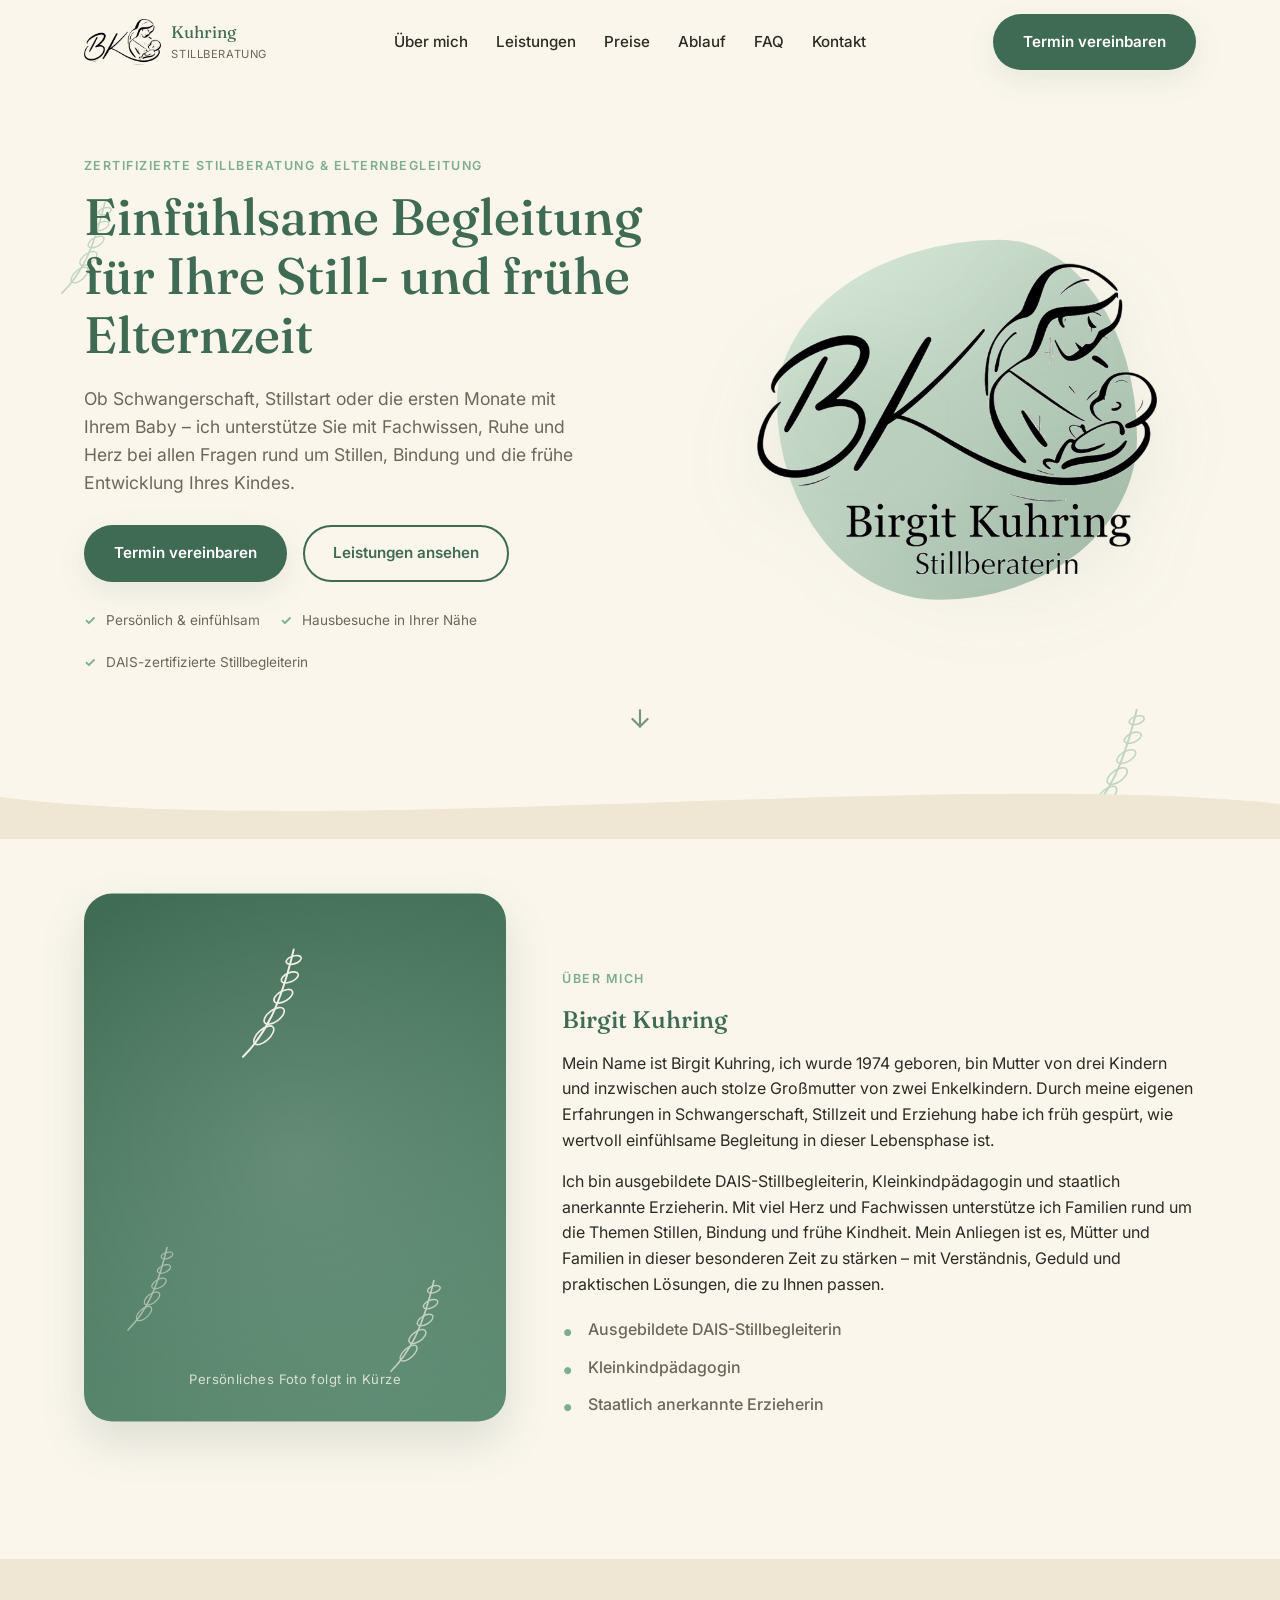
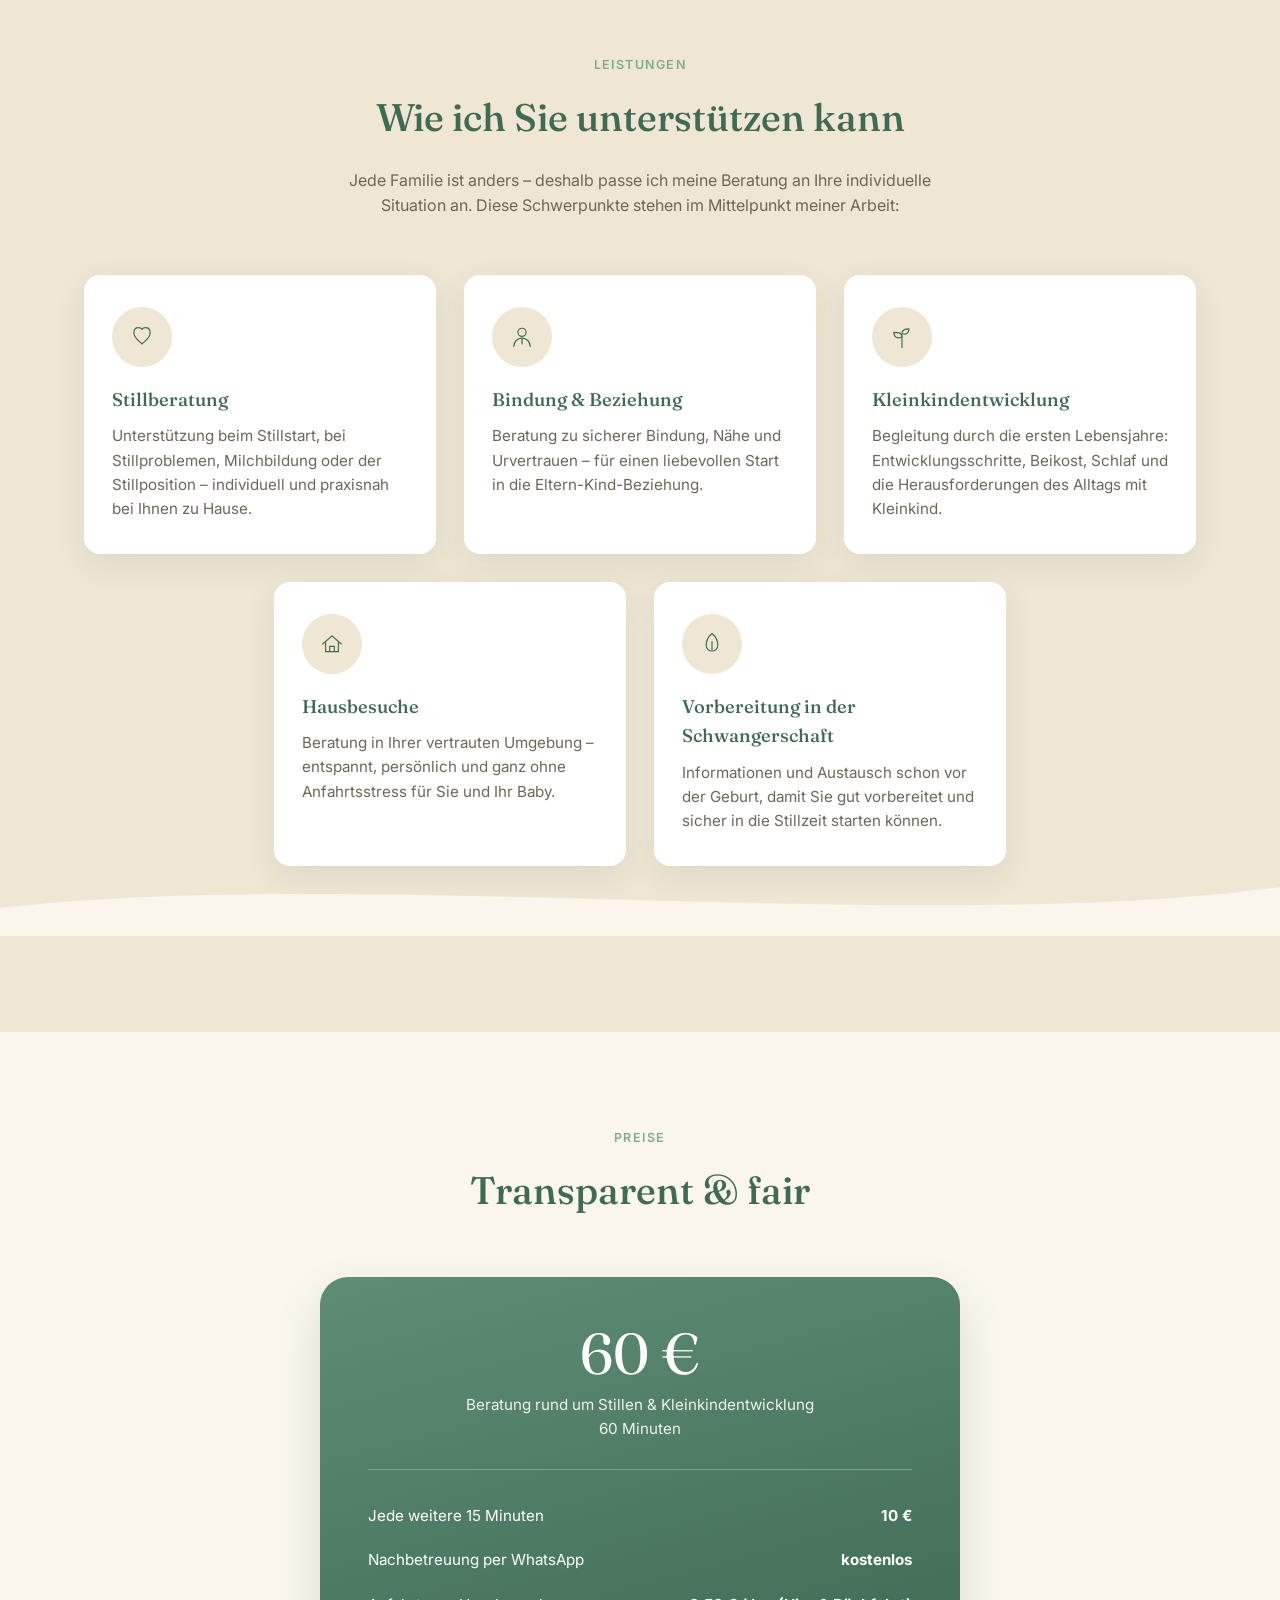
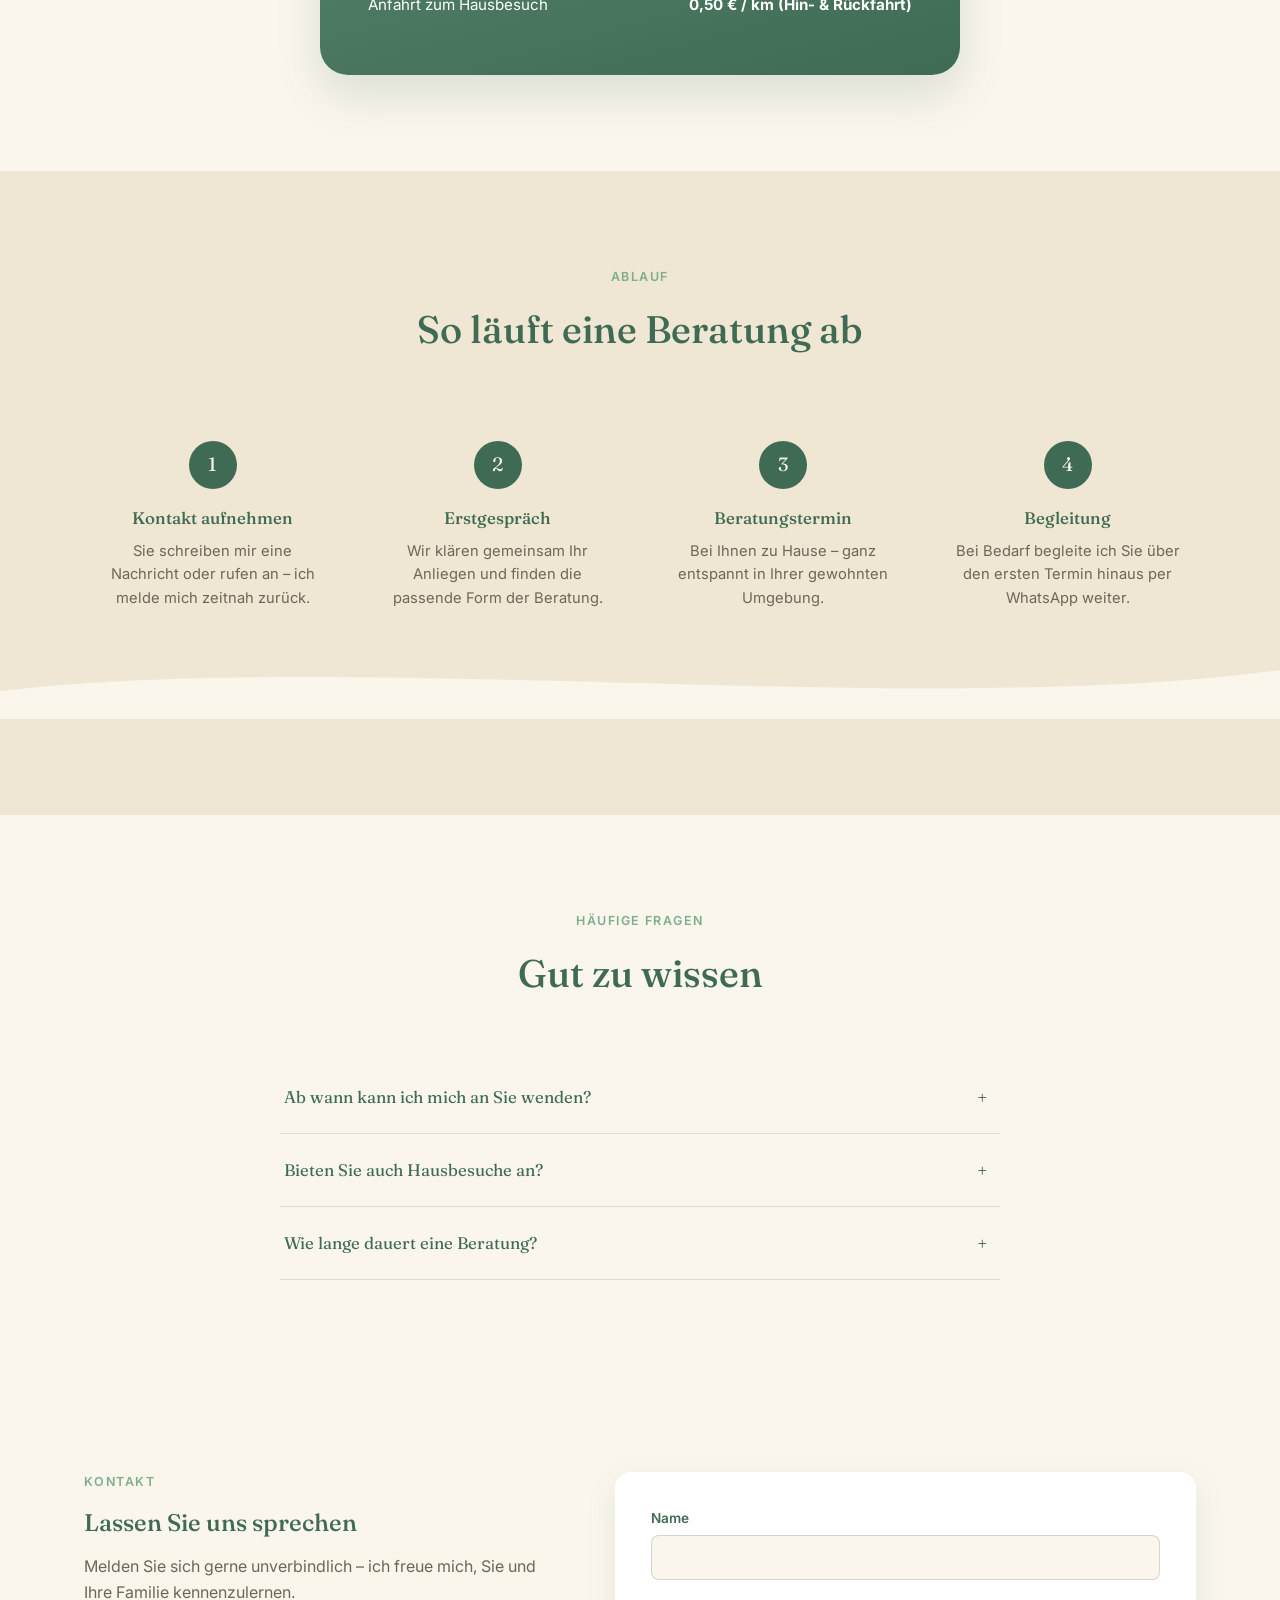
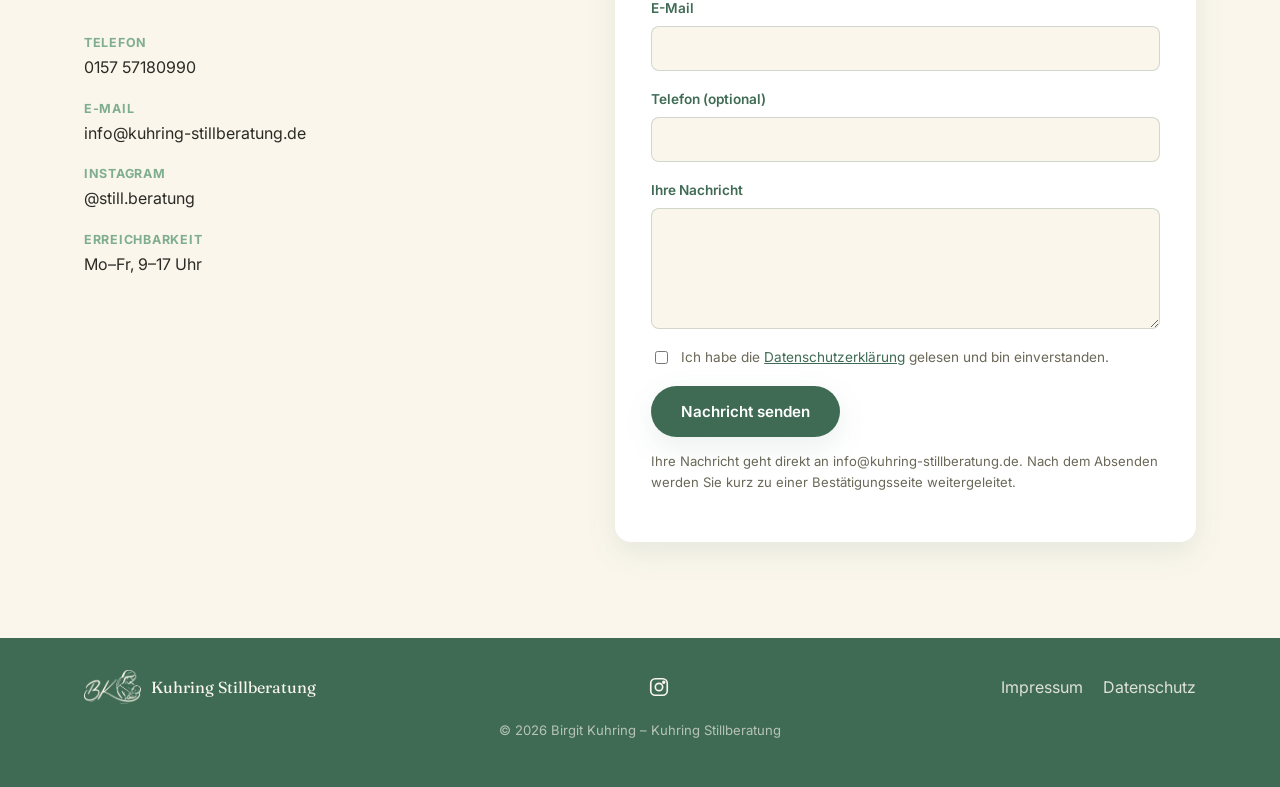
==== commit 71a268a5: "Address feedback: symmetry, testimonials, form reliability, about visual - Fix service-card grid so " ====
--- a/index.html
+++ b/index.html
@@ -51,7 +51,6 @@
         <li><a href="#leistungen">Leistungen</a></li>
         <li><a href="#preise">Preise</a></li>
         <li><a href="#ablauf">Ablauf</a></li>
-        <li><a href="#referenzen">Stimmen</a></li>
         <li><a href="#faq">FAQ</a></li>
         <li><a href="#kontakt">Kontakt</a></li>
       </ul>
@@ -111,7 +110,9 @@
     <div class="container about-inner">
       <div class="about-photo" data-parallax="0.06">
         <div class="photo-frame">
-          <img src="assets/logo-mark-cream.png" alt="Kuhring Stillberatung" class="photo-frame-logo">
+          <svg class="frame-leaf frame-leaf-a" viewBox="0 0 200 200" aria-hidden="true"><use href="#leaf-branch"/></svg>
+          <svg class="frame-leaf frame-leaf-b" viewBox="0 0 200 200" aria-hidden="true"><use href="#leaf-branch"/></svg>
+          <svg class="frame-leaf frame-leaf-c" viewBox="0 0 200 200" aria-hidden="true"><use href="#leaf-branch"/></svg>
           <span class="photo-frame-caption">Persönliches Foto folgt in Kürze</span>
         </div>
         <svg class="floating-leaf leaf-3" data-parallax="0.2"><use href="#leaf-branch"/></svg>
@@ -273,42 +274,14 @@
         </li>
       </ol>
     </div>
-  </section>
-
-  <!-- REFERENZEN -->
-  <section class="section" id="referenzen">
-    <div class="container">
-      <div class="section-heading">
-        <p class="eyebrow">Stimmen</p>
-        <h2>Was Familien berichten</h2>
-      </div>
-
-      <div class="testimonial-grid">
-        <blockquote class="testimonial">
-          <p>„Frau Kuhring hat uns in den ersten schwierigen Wochen mit so viel Ruhe
-          und Fachwissen begleitet. Wir haben uns bei jedem Termin verstanden gefühlt.“</p>
-          <cite>— Beispielstimme, wird durch echtes Feedback ersetzt</cite>
-        </blockquote>
-        <blockquote class="testimonial">
-          <p>„Dank der Beratung konnten wir unsere Stillprobleme lösen und haben
-          endlich wieder entspannte Mahlzeiten.“</p>
-          <cite>— Beispielstimme, wird durch echtes Feedback ersetzt</cite>
-        </blockquote>
-        <blockquote class="testimonial">
-          <p>„Die Hausbesuche waren ein großes Geschenk – so konnten wir alles in
-          unserer gewohnten Umgebung besprechen.“</p>
-          <cite>— Beispielstimme, wird durch echtes Feedback ersetzt</cite>
-        </blockquote>
-      </div>
-    </div>
 
     <svg class="wave-divider" viewBox="0 0 1440 100" preserveAspectRatio="none" aria-hidden="true">
-      <path d="M0,40 C 360,100 1080,0 1440,50 L1440,100 L0,100 Z" fill="var(--color-bg-alt)"/>
+      <path d="M0,60 C 400,0 1040,100 1440,30 L1440,100 L0,100 Z" fill="var(--color-bg)"/>
     </svg>
   </section>
 
   <!-- FAQ -->
-  <section class="section section-alt" id="faq">
+  <section class="section" id="faq">
     <div class="container">
       <div class="section-heading">
         <p class="eyebrow">Häufige Fragen</p>
@@ -383,7 +356,7 @@
         </ul>
       </div>
 
-      <form class="contact-form" id="contact-form" action="https://formsubmit.co/info@kuhring-stillberatung.de" method="POST" novalidate>
+      <form class="contact-form" id="contact-form" action="https://formsubmit.co/info@kuhring-stillberatung.de" method="POST">
         <input type="hidden" name="_subject" value="Neue Anfrage über die Website">
         <input type="hidden" name="_template" value="table">
         <input type="hidden" name="_captcha" value="false">
@@ -414,7 +387,10 @@
         <button type="submit" class="btn btn-primary">
           <span class="btn-label">Nachricht senden</span>
         </button>
-        <p class="form-status" id="form-status" role="status" aria-live="polite"></p>
+        <p class="form-hint">
+          Ihre Nachricht geht direkt an info@kuhring-stillberatung.de. Nach dem
+          Absenden werden Sie kurz zu einer Bestätigungsseite weitergeleitet.
+        </p>
       </form>
     </div>
   </section>
--- a/css/style.css
+++ b/css/style.css
@@ -409,8 +409,7 @@
   display: flex;
   flex-direction: column;
   align-items: center;
-  justify-content: center;
-  gap: 18px;
+  justify-content: flex-end;
   padding: 32px;
   box-shadow: var(--shadow-medium);
   transition: transform var(--transition-base);
@@ -429,12 +428,37 @@
   0%, 100% { transform: scale(1) translate(0, 0); }
   50% { transform: scale(1.15) translate(3%, -3%); }
 }
-.photo-frame-logo {
-  width: 62%;
-  position: relative;
-  z-index: 1;
-  filter: drop-shadow(0 12px 20px rgba(0, 0, 0, 0.15));
-  animation: float-gentle 5s ease-in-out infinite;
+.frame-leaf {
+  position: absolute;
+  color: var(--color-bg);
+  pointer-events: none;
+}
+.frame-leaf-a {
+  width: 130px;
+  height: 130px;
+  top: 8%;
+  left: 50%;
+  margin-left: -65px;
+  opacity: 0.95;
+  animation: leaf-sway 5.5s ease-in-out infinite;
+}
+.frame-leaf-b {
+  width: 100px;
+  height: 100px;
+  bottom: 16%;
+  left: 8%;
+  opacity: 0.5;
+  animation: leaf-sway 6.5s ease-in-out infinite;
+  animation-delay: 0.5s;
+}
+.frame-leaf-c {
+  width: 110px;
+  height: 110px;
+  bottom: 8%;
+  right: 4%;
+  opacity: 0.65;
+  animation: leaf-sway-flip 6s ease-in-out infinite;
+  animation-delay: 0.9s;
 }
 .photo-frame-caption {
   position: relative;
@@ -466,8 +490,9 @@
 
 /* ---------- Cards ---------- */
 .card-grid {
-  display: grid;
-  grid-template-columns: repeat(3, 1fr);
+  display: flex;
+  flex-wrap: wrap;
+  justify-content: center;
   gap: 28px;
   position: relative;
   z-index: 1;
@@ -478,6 +503,8 @@
   padding: 32px 28px;
   box-shadow: var(--shadow-soft);
   transition: transform var(--transition-base), box-shadow var(--transition-base);
+  flex: 0 1 352px;
+  width: 352px;
 }
 .card:hover {
   transform: translateY(-8px);
@@ -598,35 +625,6 @@
 }
 .price-list strong { font-weight: 700; white-space: nowrap; }
 
-/* ---------- Testimonials ---------- */
-.testimonial-grid {
-  display: grid;
-  grid-template-columns: repeat(3, 1fr);
-  gap: 28px;
-  position: relative;
-  z-index: 1;
-}
-.testimonial {
-  background: var(--color-white);
-  border-radius: var(--radius-md);
-  padding: 32px;
-  margin: 0;
-  box-shadow: var(--shadow-soft);
-  position: relative;
-  transition: transform var(--transition-base);
-}
-.testimonial:hover { transform: translateY(-6px); }
-.testimonial p {
-  font-family: var(--font-heading);
-  font-size: 1.05rem;
-  color: var(--color-text);
-}
-.testimonial cite {
-  font-style: normal;
-  font-size: 0.82rem;
-  color: var(--color-text-muted);
-}
-
 /* ---------- FAQ ---------- */
 .faq-list {
   max-width: 720px;
@@ -744,14 +742,11 @@
 .form-row-checkbox label { font-weight: 400; font-size: 0.85rem; color: var(--color-text-muted); }
 .form-row-checkbox a { color: var(--color-primary); text-decoration: underline; }
 
-.form-status {
+.form-hint {
   margin-top: 14px;
-  font-size: 0.9rem;
-  font-weight: 600;
-  min-height: 1.2em;
-}
-.form-status.success { color: #3c7a4d; }
-.form-status.error { color: #b3453a; }
+  font-size: 0.82rem;
+  color: var(--color-text-muted);
+}
 
 .btn[disabled] { opacity: 0.7; cursor: progress; }
 
@@ -820,9 +815,7 @@
   .hero-visual { order: -1; min-height: 280px; }
   .about-inner { grid-template-columns: 1fr; }
   .photo-frame { max-width: 280px; margin: 0 auto; }
-  .card-grid { grid-template-columns: repeat(2, 1fr); }
   .steps { grid-template-columns: repeat(2, 1fr); }
-  .testimonial-grid { grid-template-columns: 1fr; }
   .contact-inner { grid-template-columns: 1fr; }
   .floating-leaf { display: none; }
 }
@@ -845,7 +838,6 @@
   .main-nav.is-open ul { flex-direction: column; gap: 4px; }
   .main-nav.is-open a { display: block; padding: 12px 0; }
 
-  .card-grid { grid-template-columns: 1fr; }
   .steps { grid-template-columns: 1fr; }
   .section { padding: 64px 0; }
   .hero { padding: 48px 0 0; }
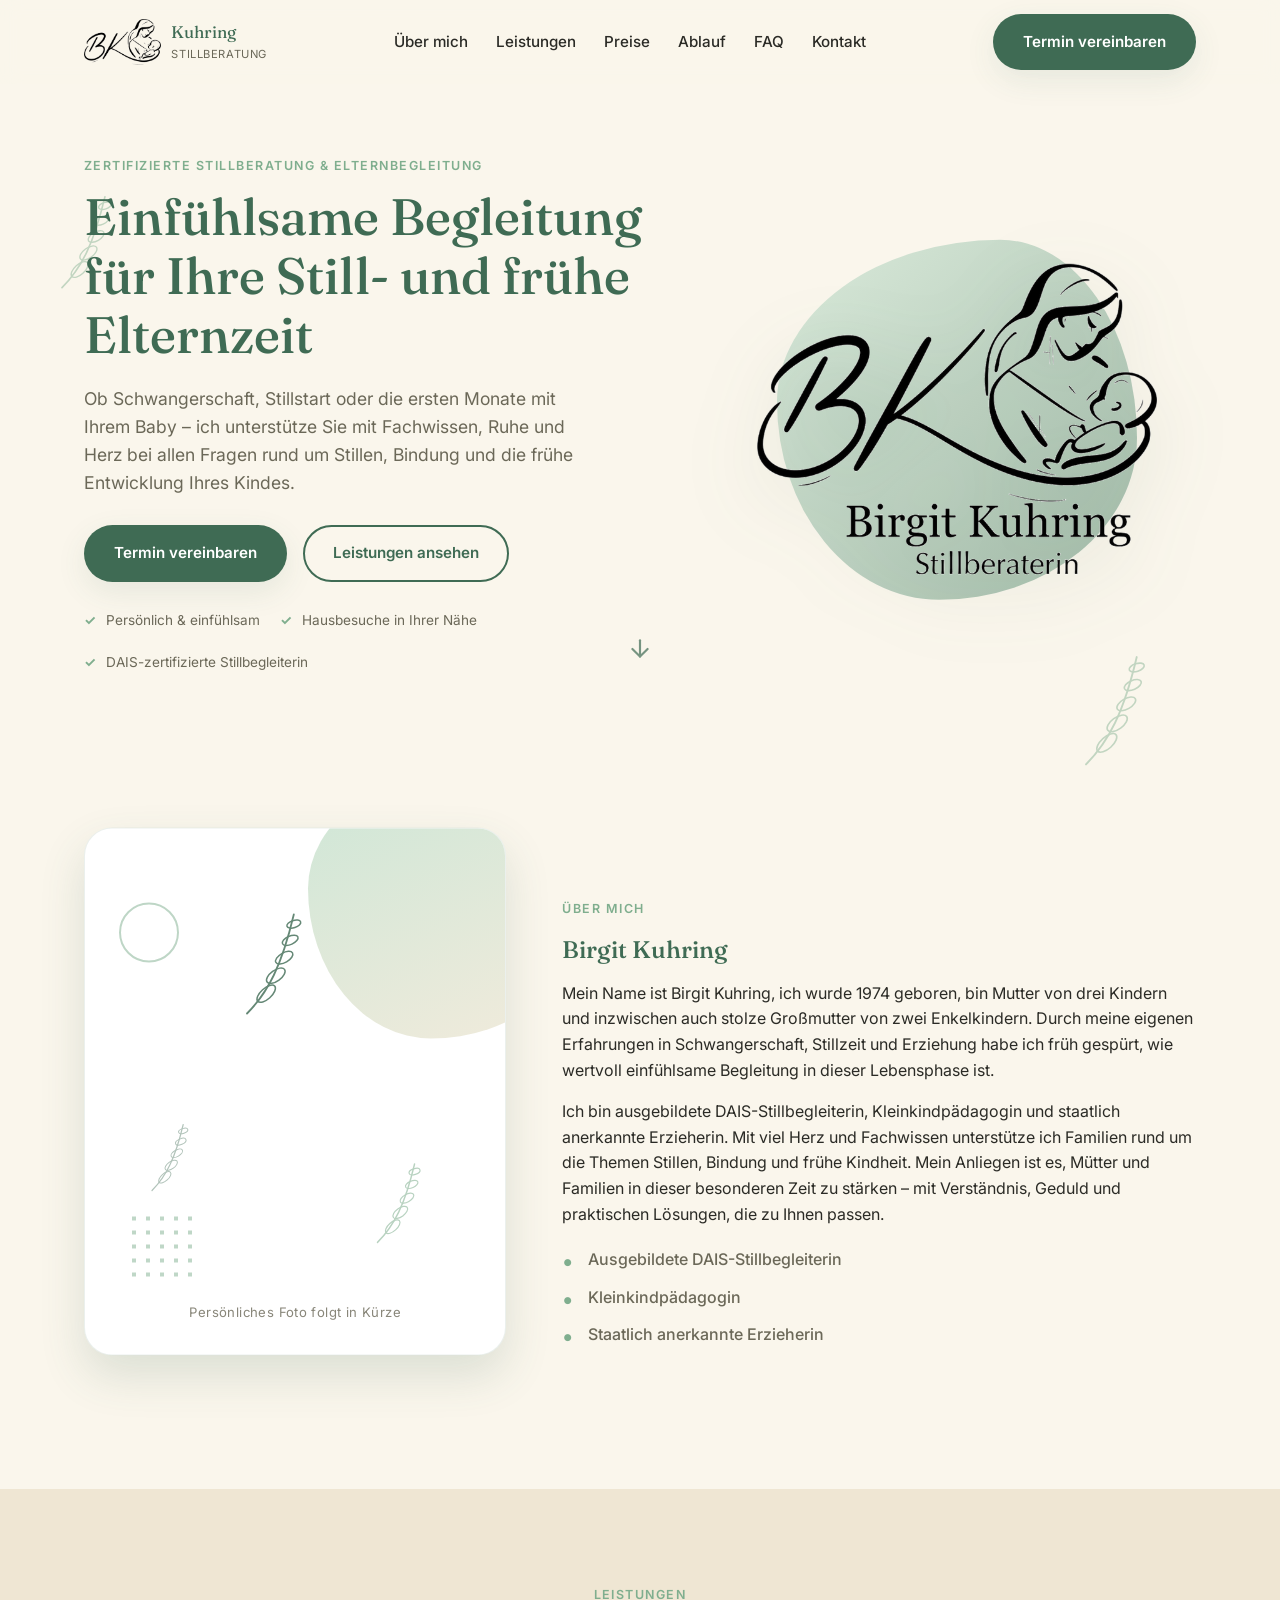
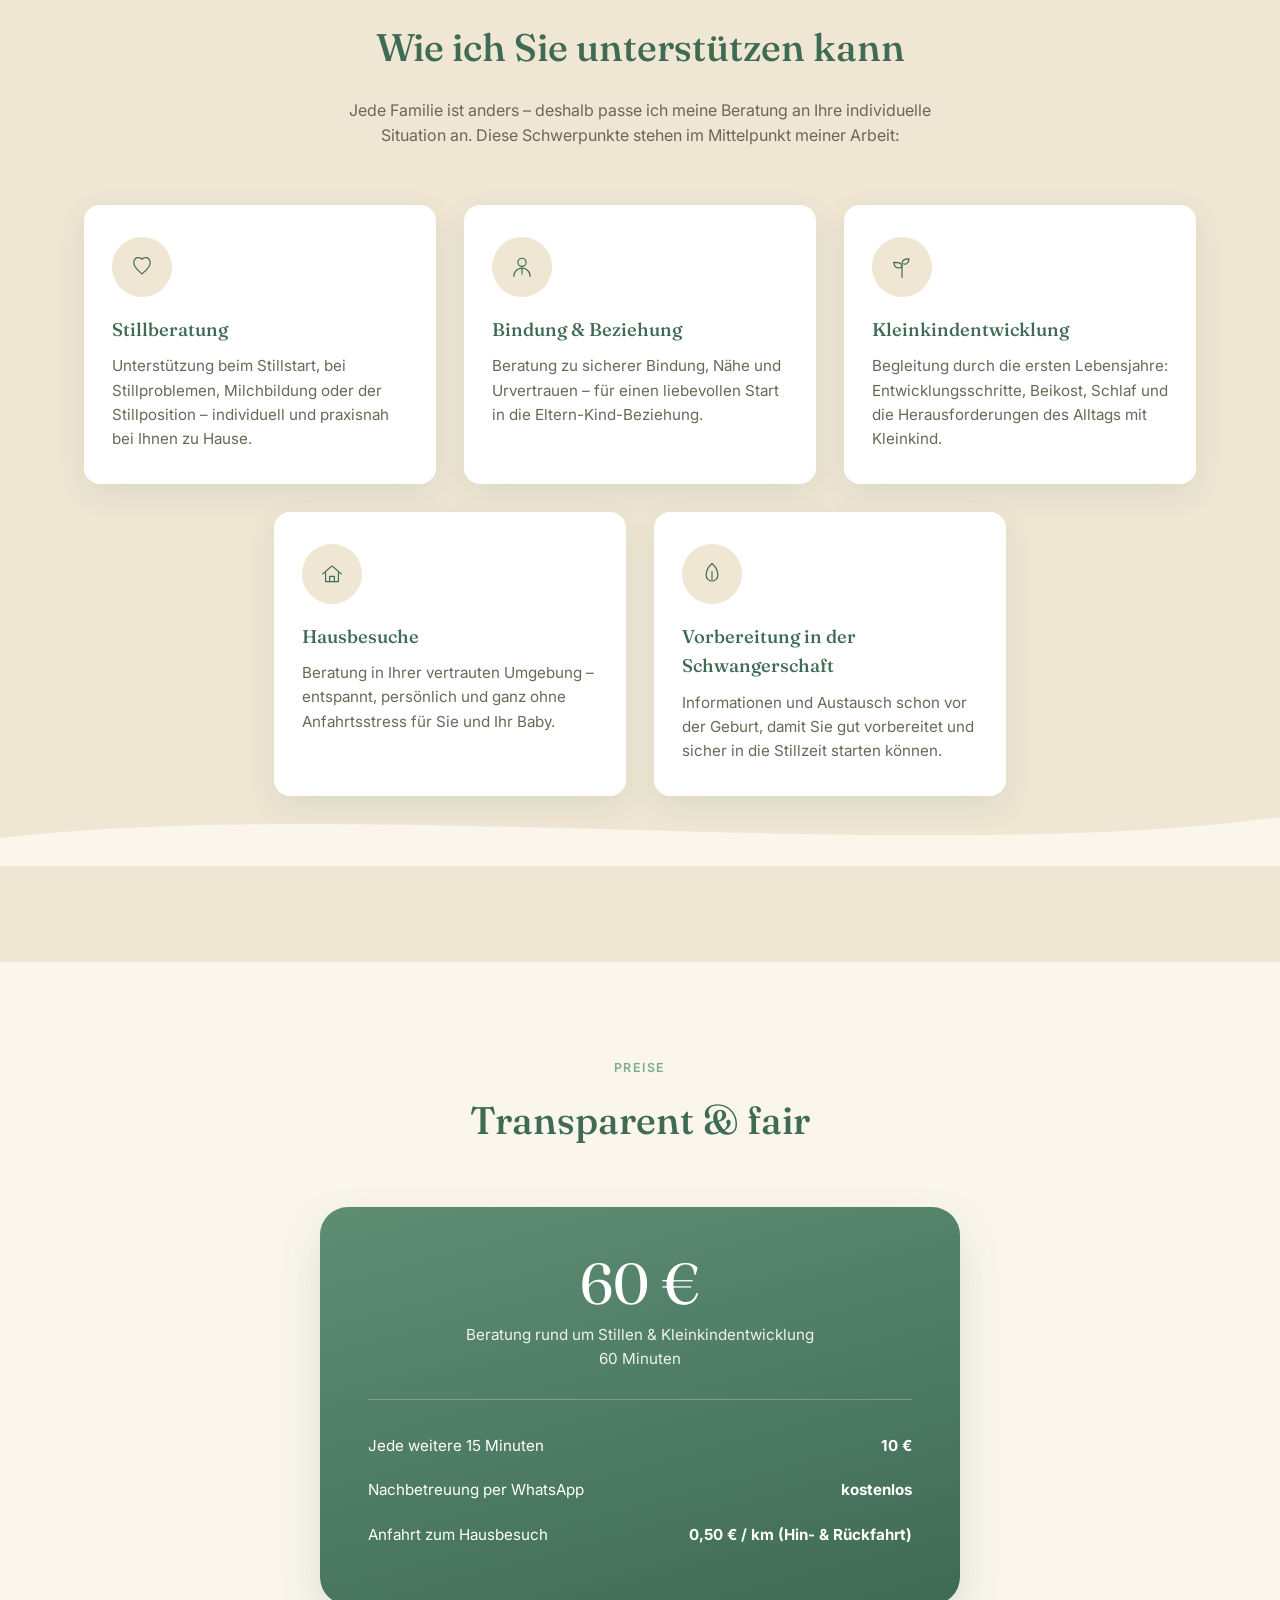
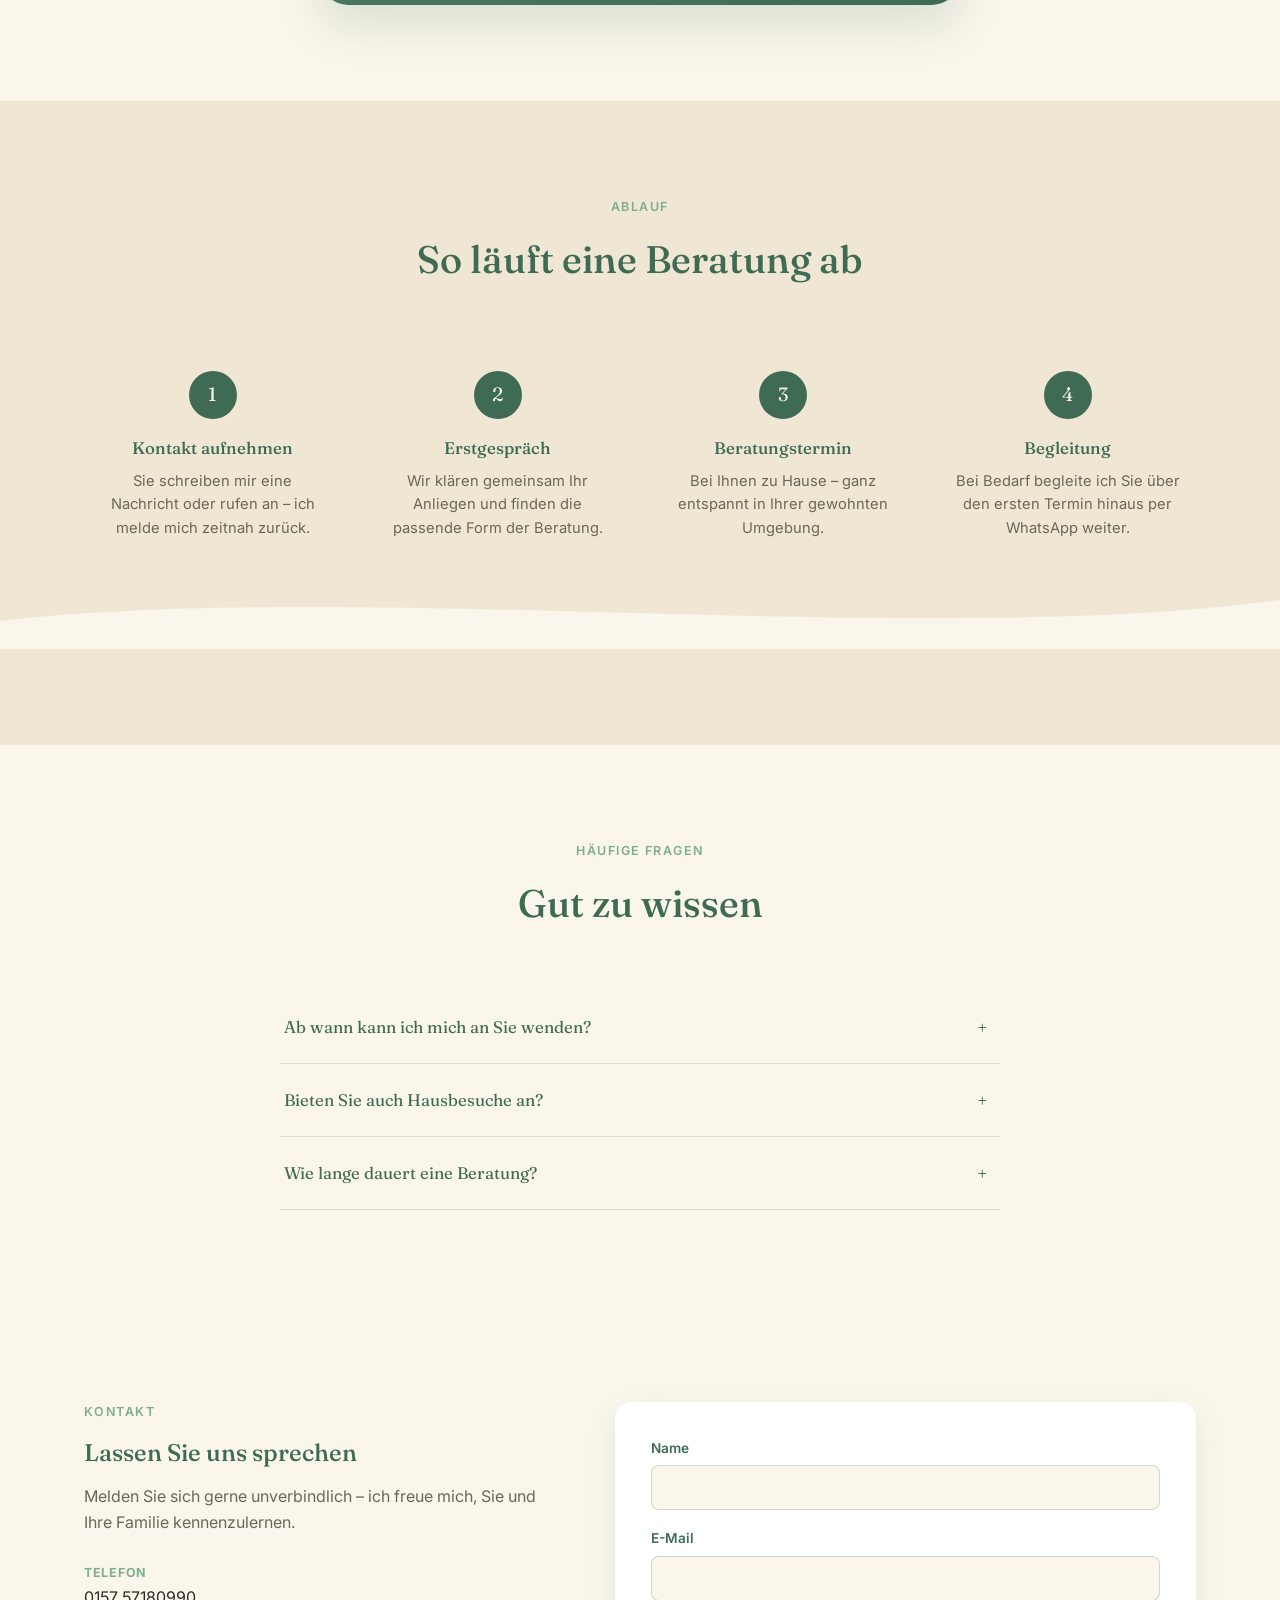
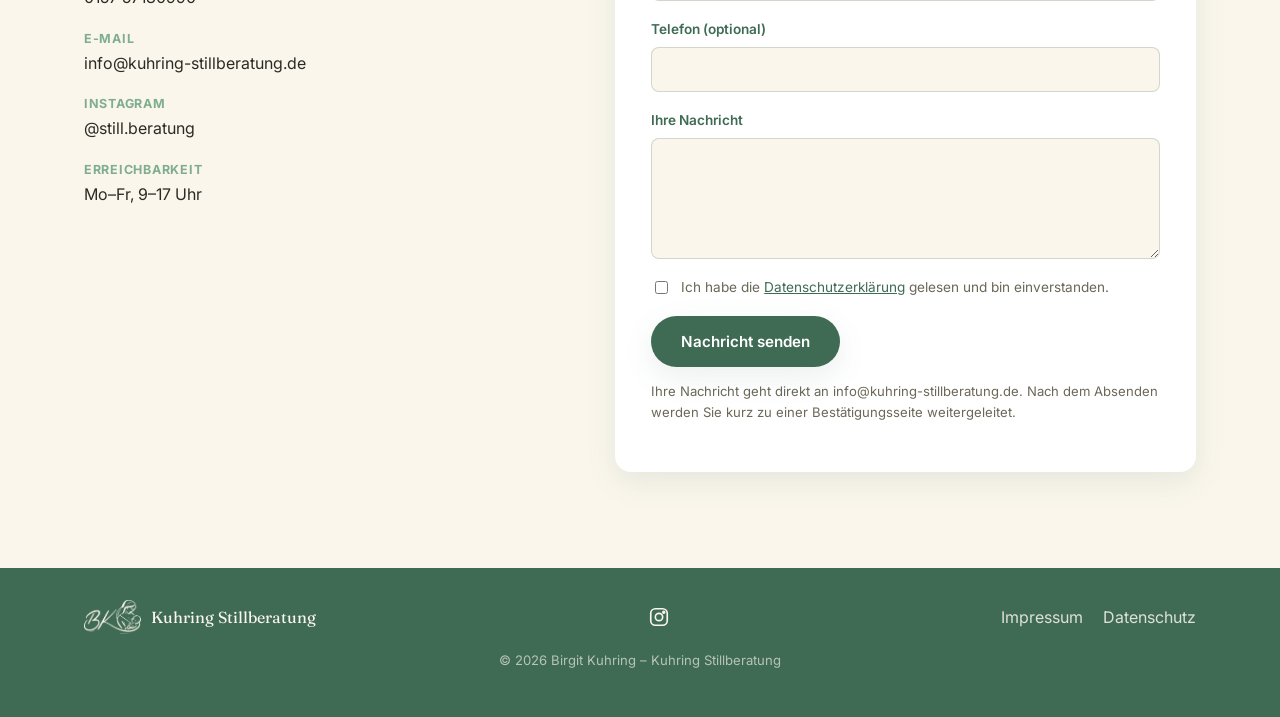
==== commit 0aa4161a: "Fix mismatched wave divider and restyle about-section placeholder - Remove the wave divider after th" ====
--- a/index.html
+++ b/index.html
@@ -99,10 +99,6 @@
     <a href="#ueber-mich" class="scroll-cue" aria-label="Nach unten scrollen">
       <svg viewBox="0 0 24 24" width="26" height="26" fill="none" stroke="currentColor" stroke-width="2" stroke-linecap="round" stroke-linejoin="round"><path d="M12 4v15"/><path d="M5 12l7 7 7-7"/></svg>
     </a>
-
-    <svg class="wave-divider" viewBox="0 0 1440 100" preserveAspectRatio="none" aria-hidden="true">
-      <path d="M0,40 C 360,100 1080,0 1440,50 L1440,100 L0,100 Z" fill="var(--color-bg-alt)"/>
-    </svg>
   </section>
 
   <!-- ÜBER MICH -->
@@ -110,6 +106,9 @@
     <div class="container about-inner">
       <div class="about-photo" data-parallax="0.06">
         <div class="photo-frame">
+          <div class="frame-blob" aria-hidden="true"></div>
+          <div class="frame-ring" aria-hidden="true"></div>
+          <div class="frame-dots" aria-hidden="true"></div>
           <svg class="frame-leaf frame-leaf-a" viewBox="0 0 200 200" aria-hidden="true"><use href="#leaf-branch"/></svg>
           <svg class="frame-leaf frame-leaf-b" viewBox="0 0 200 200" aria-hidden="true"><use href="#leaf-branch"/></svg>
           <svg class="frame-leaf frame-leaf-c" viewBox="0 0 200 200" aria-hidden="true"><use href="#leaf-branch"/></svg>
--- a/css/style.css
+++ b/css/style.css
@@ -404,8 +404,9 @@
   width: 100%;
   aspect-ratio: 4 / 5;
   border-radius: var(--radius-lg);
-  background: linear-gradient(160deg, var(--color-primary), var(--color-primary-light));
-  color: var(--color-bg);
+  background: var(--color-white);
+  border: 1.5px solid rgba(63, 107, 84, 0.1);
+  color: var(--color-text-muted);
   display: flex;
   flex-direction: column;
   align-items: center;
@@ -417,47 +418,68 @@
   overflow: hidden;
   z-index: 1;
 }
-.photo-frame::before {
-  content: "";
-  position: absolute;
-  inset: -20%;
-  background: radial-gradient(circle, rgba(255, 255, 255, 0.12) 0%, transparent 65%);
-  animation: photo-frame-glow 6s ease-in-out infinite;
-}
-@keyframes photo-frame-glow {
-  0%, 100% { transform: scale(1) translate(0, 0); }
-  50% { transform: scale(1.15) translate(3%, -3%); }
+.frame-blob {
+  position: absolute;
+  top: -12%;
+  right: -18%;
+  width: 65%;
+  aspect-ratio: 1;
+  background: linear-gradient(155deg, var(--color-accent-light), var(--color-bg-alt));
+  border-radius: 62% 38% 55% 45% / 45% 55% 45% 55%;
+  opacity: 0.8;
+  animation: blob-morph 9s ease-in-out infinite, blob-float 7s ease-in-out infinite;
+}
+.frame-dots {
+  position: absolute;
+  bottom: 14%;
+  left: 10%;
+  width: 70px;
+  height: 70px;
+  background-image: radial-gradient(var(--color-accent) 2.5px, transparent 2.5px);
+  background-size: 14px 14px;
+  opacity: 0.5;
+}
+.frame-ring {
+  position: absolute;
+  top: 14%;
+  left: 8%;
+  width: 60px;
+  height: 60px;
+  border-radius: 50%;
+  border: 2.5px solid var(--color-accent);
+  opacity: 0.5;
 }
 .frame-leaf {
   position: absolute;
-  color: var(--color-bg);
+  color: var(--color-primary);
   pointer-events: none;
 }
 .frame-leaf-a {
-  width: 130px;
-  height: 130px;
-  top: 8%;
+  width: 120px;
+  height: 120px;
+  top: 14%;
   left: 50%;
-  margin-left: -65px;
-  opacity: 0.95;
+  margin-left: -60px;
+  opacity: 0.8;
   animation: leaf-sway 5.5s ease-in-out infinite;
 }
 .frame-leaf-b {
-  width: 100px;
-  height: 100px;
-  bottom: 16%;
-  left: 8%;
-  opacity: 0.5;
-  animation: leaf-sway 6.5s ease-in-out infinite;
+  width: 95px;
+  height: 95px;
+  bottom: 20%;
+  right: 10%;
+  opacity: 0.55;
+  color: var(--color-accent);
+  animation: leaf-sway-flip 6.5s ease-in-out infinite;
   animation-delay: 0.5s;
 }
 .frame-leaf-c {
-  width: 110px;
-  height: 110px;
-  bottom: 8%;
-  right: 4%;
-  opacity: 0.65;
-  animation: leaf-sway-flip 6s ease-in-out infinite;
+  width: 80px;
+  height: 80px;
+  bottom: 30%;
+  left: 14%;
+  opacity: 0.4;
+  animation: leaf-sway 6s ease-in-out infinite;
   animation-delay: 0.9s;
 }
 .photo-frame-caption {
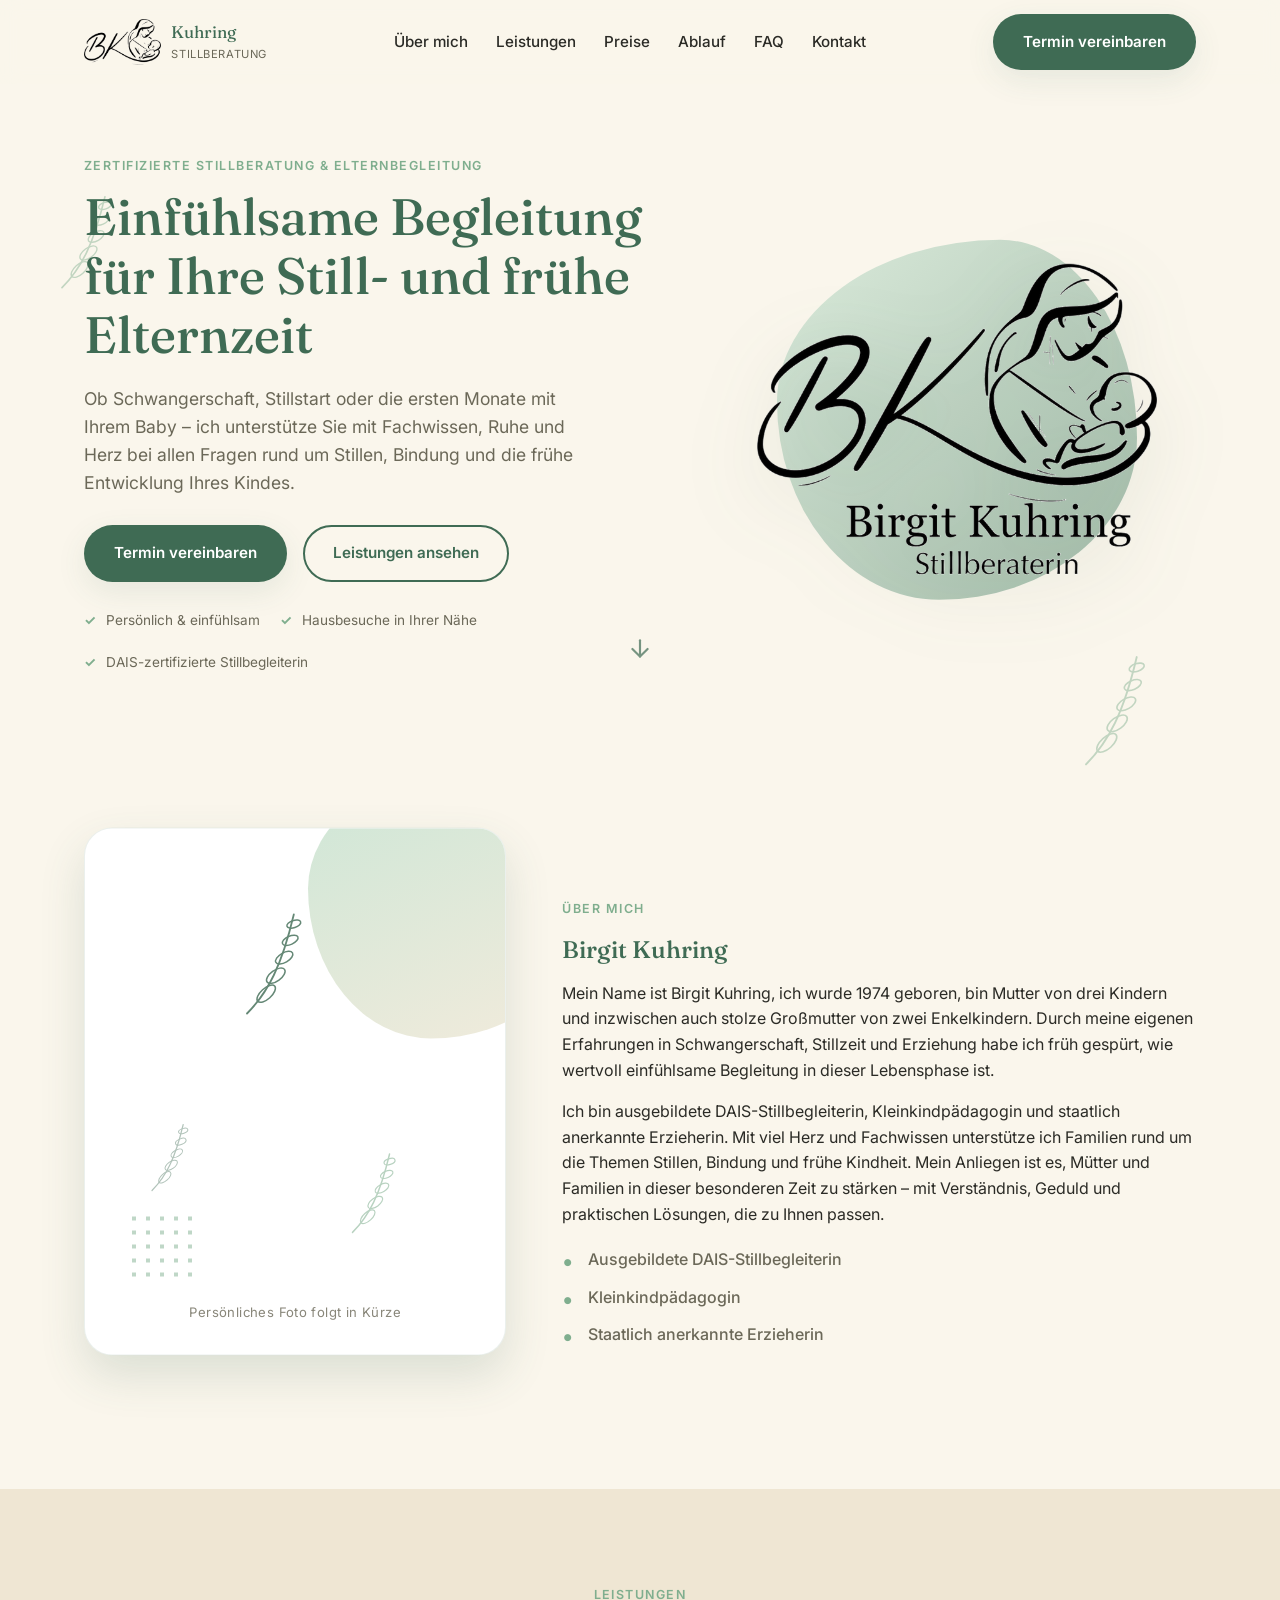
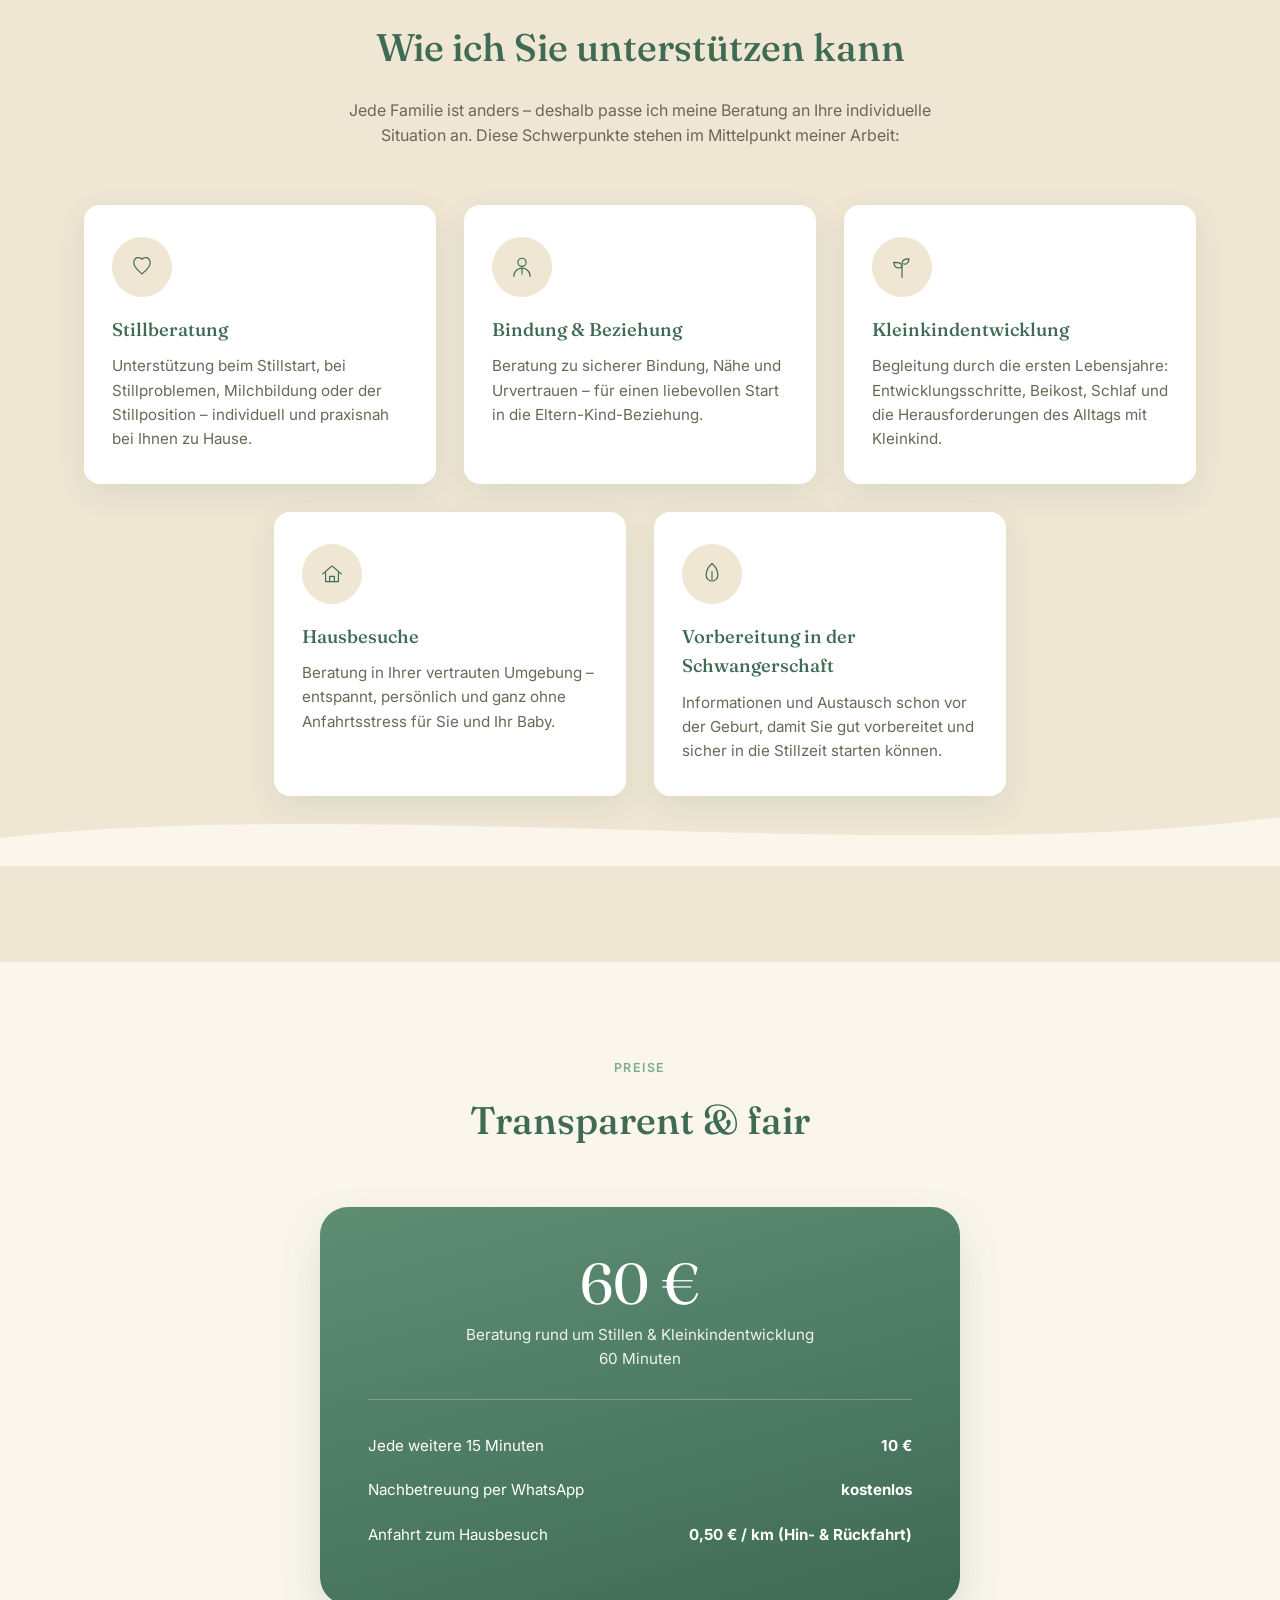
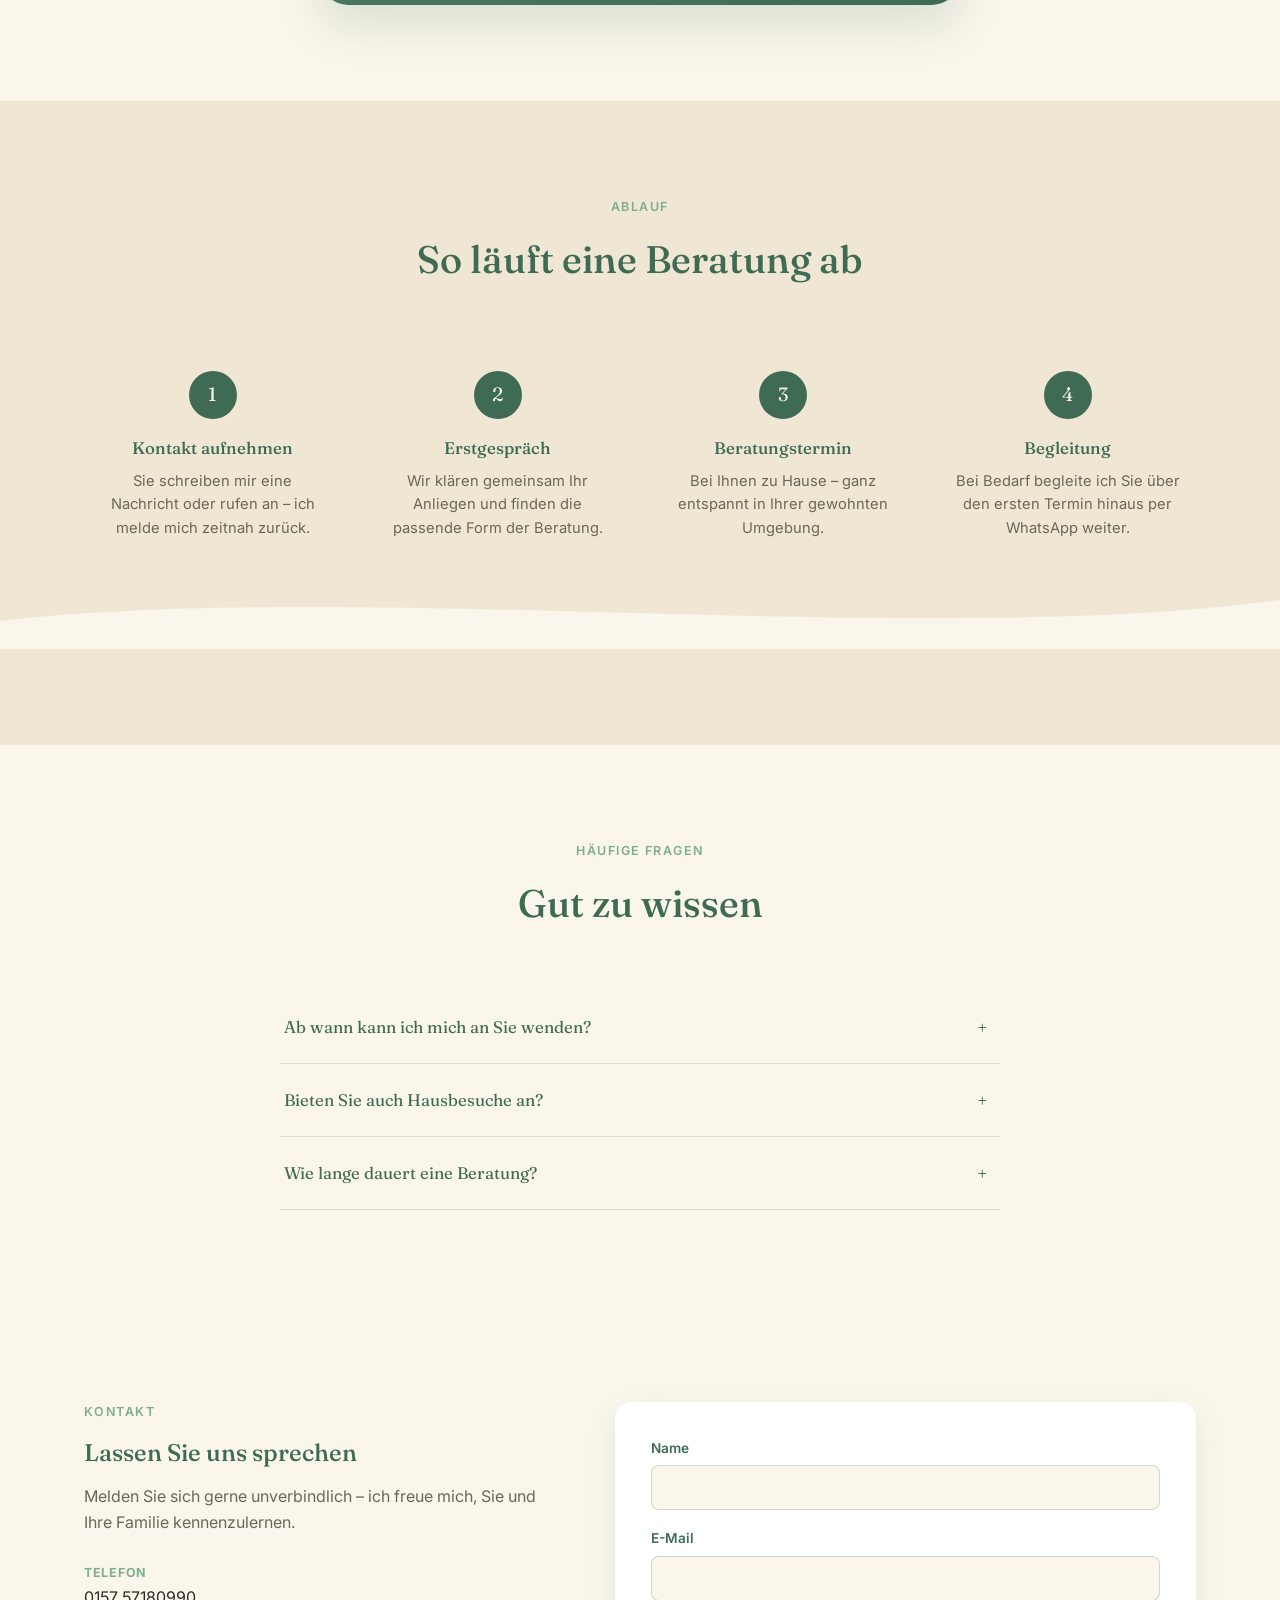
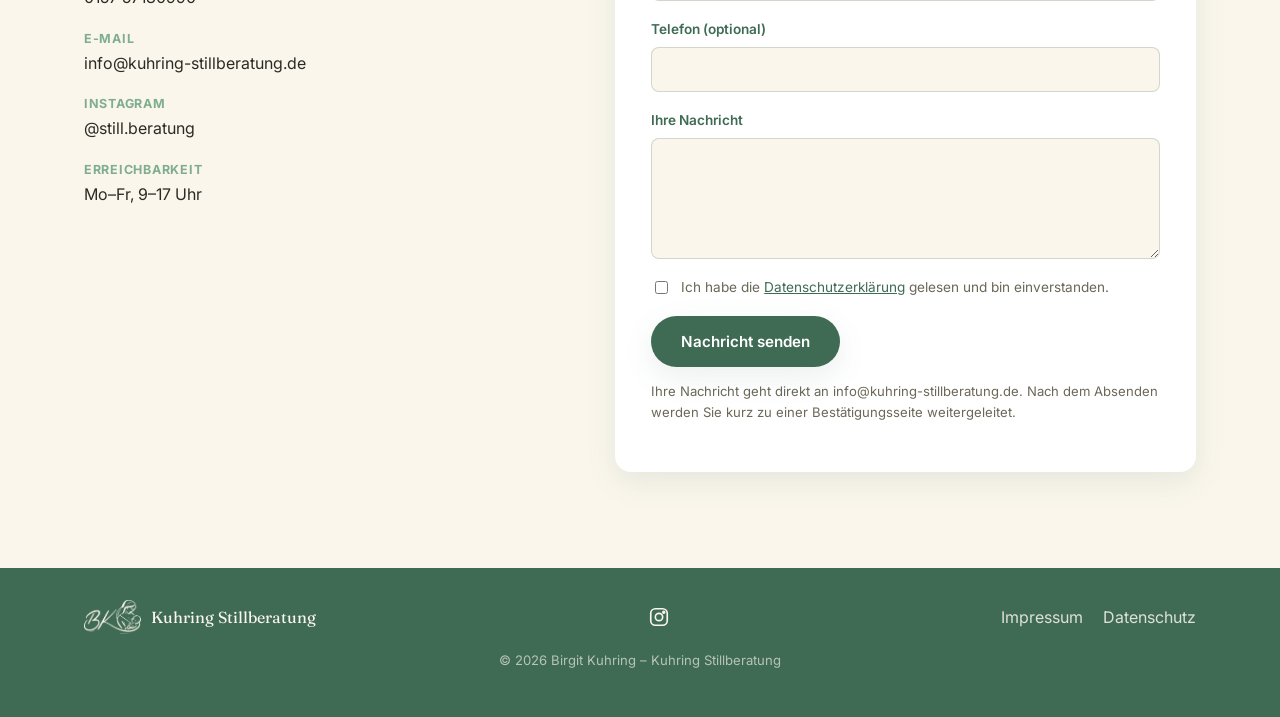
==== commit 66004529: "Remove the stray ring decoration from the about-section card It read as an out-of-place icon floatin" ====
--- a/index.html
+++ b/index.html
@@ -107,7 +107,6 @@
       <div class="about-photo" data-parallax="0.06">
         <div class="photo-frame">
           <div class="frame-blob" aria-hidden="true"></div>
-          <div class="frame-ring" aria-hidden="true"></div>
           <div class="frame-dots" aria-hidden="true"></div>
           <svg class="frame-leaf frame-leaf-a" viewBox="0 0 200 200" aria-hidden="true"><use href="#leaf-branch"/></svg>
           <svg class="frame-leaf frame-leaf-b" viewBox="0 0 200 200" aria-hidden="true"><use href="#leaf-branch"/></svg>
--- a/css/style.css
+++ b/css/style.css
@@ -439,16 +439,6 @@
   background-size: 14px 14px;
   opacity: 0.5;
 }
-.frame-ring {
-  position: absolute;
-  top: 14%;
-  left: 8%;
-  width: 60px;
-  height: 60px;
-  border-radius: 50%;
-  border: 2.5px solid var(--color-accent);
-  opacity: 0.5;
-}
 .frame-leaf {
   position: absolute;
   color: var(--color-primary);
@@ -466,8 +456,8 @@
 .frame-leaf-b {
   width: 95px;
   height: 95px;
-  bottom: 20%;
-  right: 10%;
+  bottom: 22%;
+  right: 16%;
   opacity: 0.55;
   color: var(--color-accent);
   animation: leaf-sway-flip 6.5s ease-in-out infinite;
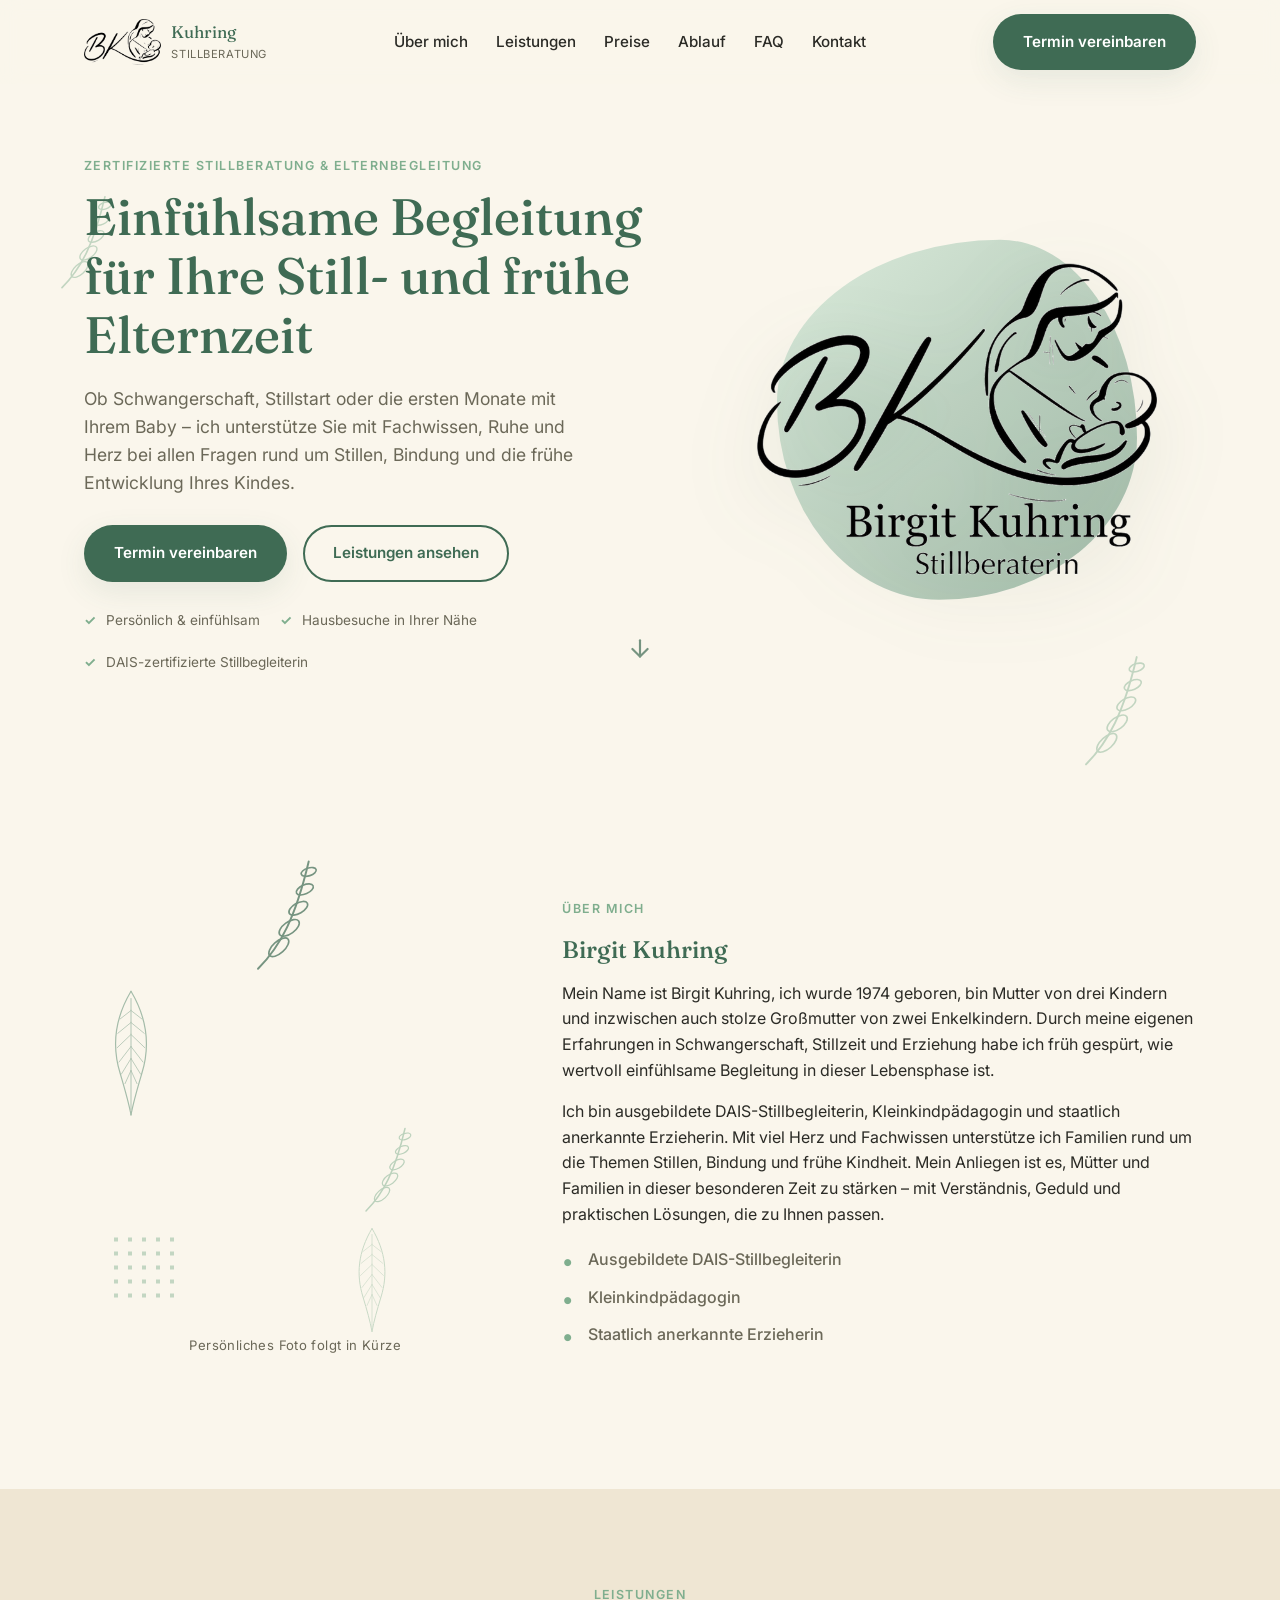
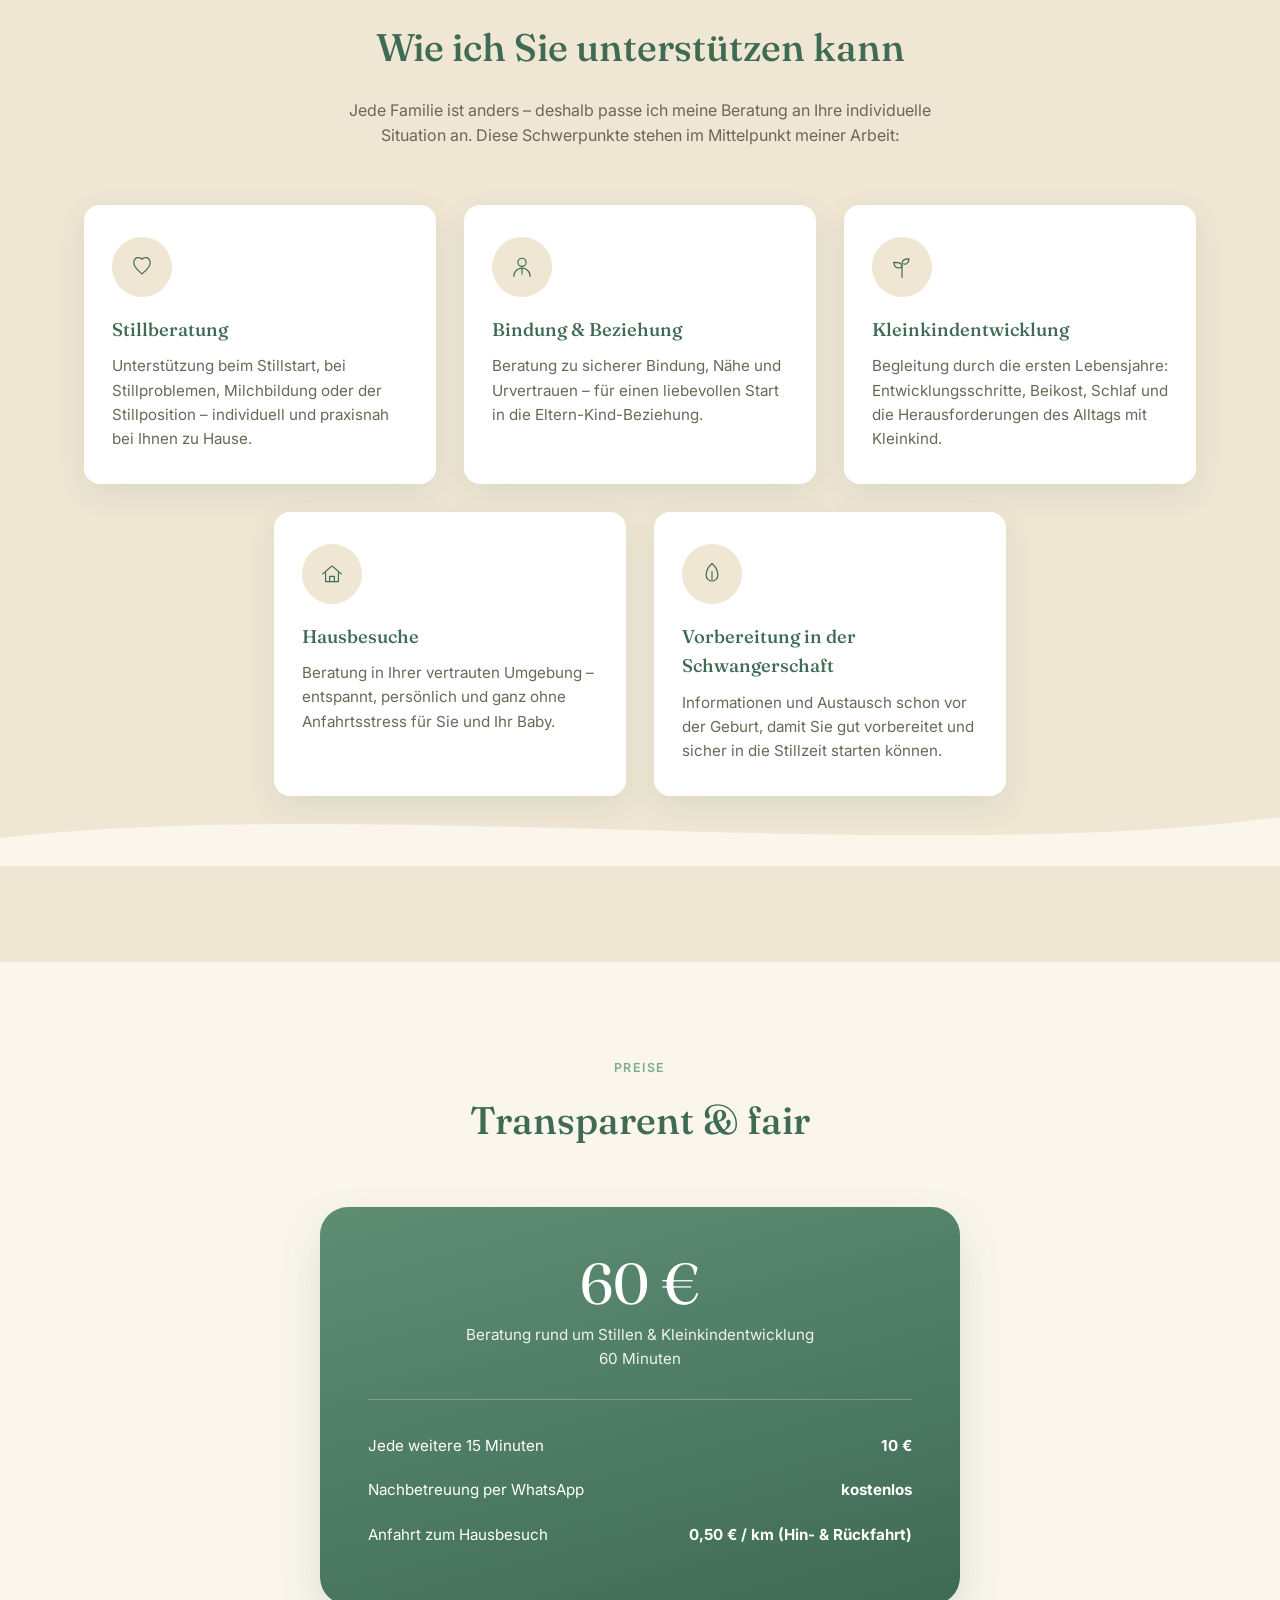
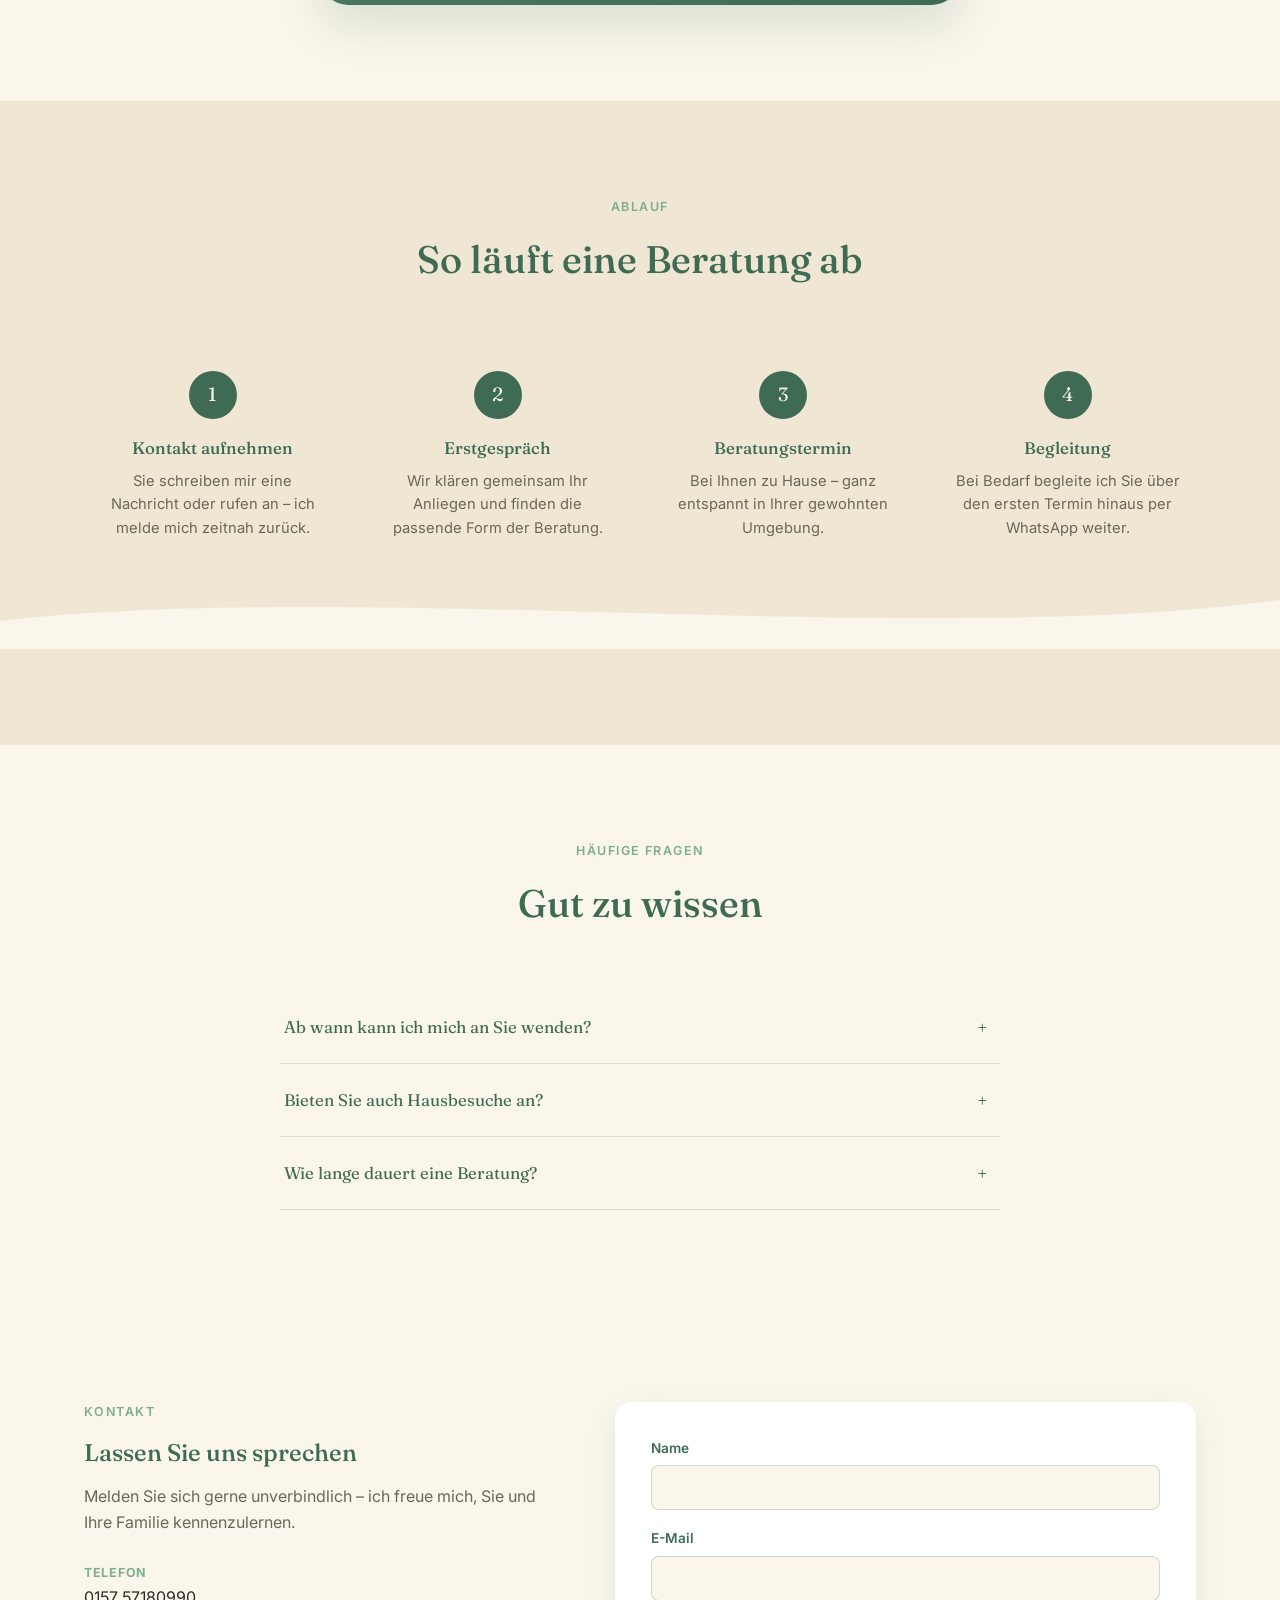
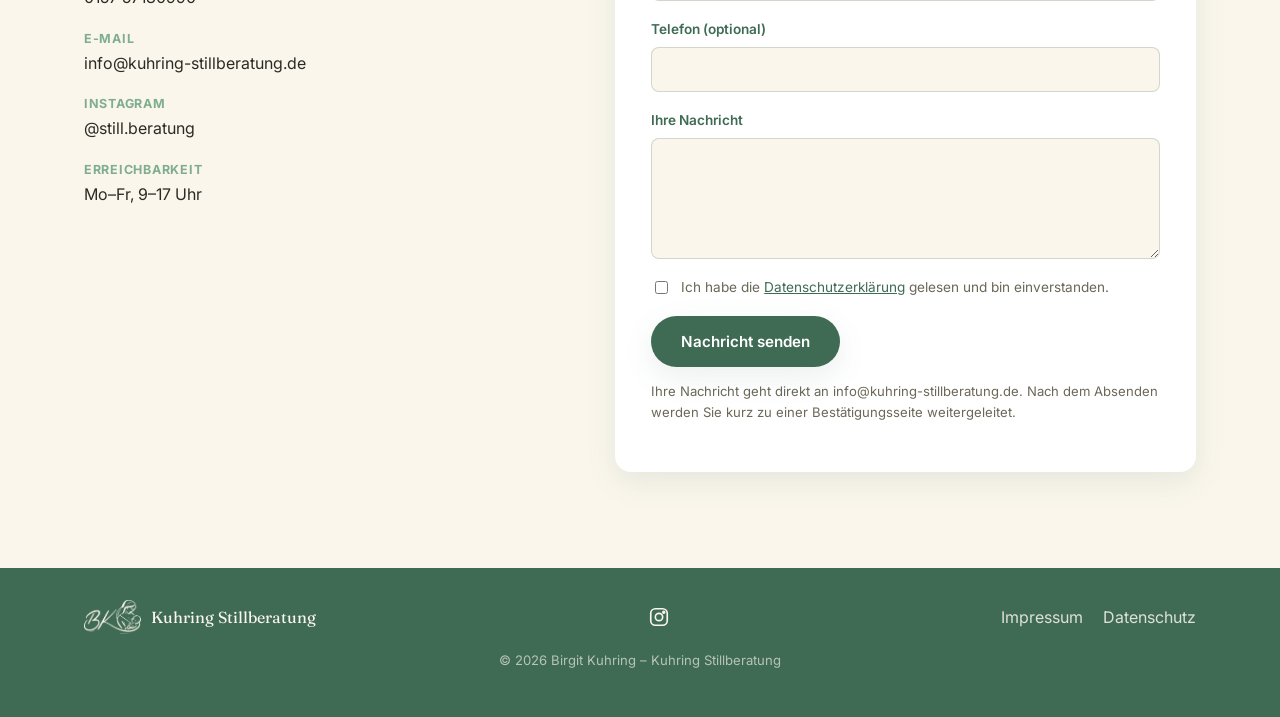
==== commit afd57d70: "Remove the about-section card entirely, scatter leaves/feathers instead Drop the white box placehold" ====
--- a/index.html
+++ b/index.html
@@ -26,7 +26,7 @@
 
 <a class="skip-link" href="#main">Zum Inhalt springen</a>
 
-<!-- Reusable decorative leaf branch (referenced via <use>) -->
+<!-- Reusable decorative shapes (referenced via <use>) -->
 <svg width="0" height="0" style="position:absolute" aria-hidden="true">
   <symbol id="leaf-branch" viewBox="0 0 200 200">
     <path d="M20 185 C 55 150, 78 105, 98 20" stroke="currentColor" stroke-width="3" fill="none" stroke-linecap="round"/>
@@ -35,6 +35,13 @@
     <ellipse cx="82" cy="92" rx="16" ry="8" transform="rotate(-30 82 92)" stroke="currentColor" stroke-width="2.5" fill="none"/>
     <ellipse cx="92" cy="63" rx="14" ry="7" transform="rotate(-24 92 63)" stroke="currentColor" stroke-width="2.5" fill="none"/>
     <ellipse cx="98" cy="36" rx="12" ry="6" transform="rotate(-18 98 36)" stroke="currentColor" stroke-width="2.5" fill="none"/>
+  </symbol>
+  <symbol id="feather" viewBox="0 0 100 220">
+    <path d="M50 8 C 22 55, 18 100, 32 145 C 40 172, 46 192, 50 214" stroke="currentColor" stroke-width="2" fill="none" stroke-linecap="round"/>
+    <path d="M50 8 C 78 55, 82 100, 68 145 C 60 172, 54 192, 50 214" stroke="currentColor" stroke-width="2" fill="none" stroke-linecap="round"/>
+    <path d="M50 20 L50 205" stroke="currentColor" stroke-width="1.4" stroke-linecap="round"/>
+    <path d="M50 40 L32 54 M50 60 L28 78 M50 80 L27 102 M50 100 L30 126 M50 120 L34 146 M50 140 L40 162" stroke="currentColor" stroke-width="1.2" stroke-linecap="round"/>
+    <path d="M50 40 L68 54 M50 60 L72 78 M50 80 L73 102 M50 100 L70 126 M50 120 L66 146 M50 140 L60 162" stroke="currentColor" stroke-width="1.2" stroke-linecap="round"/>
   </symbol>
 </svg>
 
@@ -105,15 +112,12 @@
   <section class="section" id="ueber-mich">
     <div class="container about-inner">
       <div class="about-photo" data-parallax="0.06">
-        <div class="photo-frame">
-          <div class="frame-blob" aria-hidden="true"></div>
-          <div class="frame-dots" aria-hidden="true"></div>
-          <svg class="frame-leaf frame-leaf-a" viewBox="0 0 200 200" aria-hidden="true"><use href="#leaf-branch"/></svg>
-          <svg class="frame-leaf frame-leaf-b" viewBox="0 0 200 200" aria-hidden="true"><use href="#leaf-branch"/></svg>
-          <svg class="frame-leaf frame-leaf-c" viewBox="0 0 200 200" aria-hidden="true"><use href="#leaf-branch"/></svg>
-          <span class="photo-frame-caption">Persönliches Foto folgt in Kürze</span>
-        </div>
-        <svg class="floating-leaf leaf-3" data-parallax="0.2"><use href="#leaf-branch"/></svg>
+        <div class="frame-dots" aria-hidden="true"></div>
+        <svg class="frame-leaf frame-leaf-a" viewBox="0 0 200 200" aria-hidden="true"><use href="#leaf-branch"/></svg>
+        <svg class="frame-leaf frame-leaf-b" viewBox="0 0 200 200" aria-hidden="true"><use href="#leaf-branch"/></svg>
+        <svg class="frame-feather frame-feather-a" viewBox="0 0 100 220" aria-hidden="true"><use href="#feather"/></svg>
+        <svg class="frame-feather frame-feather-b" viewBox="0 0 100 220" aria-hidden="true"><use href="#feather"/></svg>
+        <span class="photo-frame-caption">Persönliches Foto folgt in Kürze</span>
       </div>
       <div class="about-text">
         <p class="eyebrow">Über mich</p>
--- a/css/style.css
+++ b/css/style.css
@@ -399,45 +399,20 @@
   gap: 56px;
   align-items: center;
 }
-.about-photo { position: relative; }
-.photo-frame {
+.about-photo {
+  position: relative;
+  aspect-ratio: 4 / 5;
   width: 100%;
-  aspect-ratio: 4 / 5;
-  border-radius: var(--radius-lg);
-  background: var(--color-white);
-  border: 1.5px solid rgba(63, 107, 84, 0.1);
-  color: var(--color-text-muted);
-  display: flex;
-  flex-direction: column;
-  align-items: center;
-  justify-content: flex-end;
-  padding: 32px;
-  box-shadow: var(--shadow-medium);
-  transition: transform var(--transition-base);
-  position: relative;
-  overflow: hidden;
-  z-index: 1;
-}
-.frame-blob {
-  position: absolute;
-  top: -12%;
-  right: -18%;
-  width: 65%;
-  aspect-ratio: 1;
-  background: linear-gradient(155deg, var(--color-accent-light), var(--color-bg-alt));
-  border-radius: 62% 38% 55% 45% / 45% 55% 45% 55%;
-  opacity: 0.8;
-  animation: blob-morph 9s ease-in-out infinite, blob-float 7s ease-in-out infinite;
 }
 .frame-dots {
   position: absolute;
-  bottom: 14%;
-  left: 10%;
+  bottom: 10%;
+  left: 6%;
   width: 70px;
   height: 70px;
   background-image: radial-gradient(var(--color-accent) 2.5px, transparent 2.5px);
   background-size: 14px 14px;
-  opacity: 0.5;
+  opacity: 0.45;
 }
 .frame-leaf {
   position: absolute;
@@ -445,42 +420,57 @@
   pointer-events: none;
 }
 .frame-leaf-a {
-  width: 120px;
-  height: 120px;
-  top: 14%;
-  left: 50%;
-  margin-left: -60px;
-  opacity: 0.8;
+  width: 130px;
+  height: 130px;
+  top: 4%;
+  left: 38%;
+  opacity: 0.7;
   animation: leaf-sway 5.5s ease-in-out infinite;
 }
 .frame-leaf-b {
-  width: 95px;
-  height: 95px;
-  bottom: 22%;
-  right: 16%;
-  opacity: 0.55;
+  width: 100px;
+  height: 100px;
+  bottom: 26%;
+  right: 12%;
+  opacity: 0.5;
   color: var(--color-accent);
   animation: leaf-sway-flip 6.5s ease-in-out infinite;
   animation-delay: 0.5s;
 }
-.frame-leaf-c {
-  width: 80px;
-  height: 80px;
-  bottom: 30%;
-  left: 14%;
+.frame-feather {
+  position: absolute;
+  color: var(--color-primary-light);
+  pointer-events: none;
+}
+.frame-feather-a {
+  width: 60px;
+  height: 132px;
+  top: 30%;
+  left: 4%;
+  opacity: 0.55;
+  animation: leaf-sway 6.8s ease-in-out infinite;
+  animation-delay: 0.3s;
+}
+.frame-feather-b {
+  width: 50px;
+  height: 110px;
+  bottom: 4%;
+  right: 26%;
   opacity: 0.4;
-  animation: leaf-sway 6s ease-in-out infinite;
-  animation-delay: 0.9s;
+  color: var(--color-accent);
+  animation: leaf-sway-flip 6s ease-in-out infinite;
+  animation-delay: 1.1s;
 }
 .photo-frame-caption {
-  position: relative;
-  z-index: 1;
+  position: absolute;
+  bottom: 0;
+  left: 0;
+  right: 0;
   font-size: 0.82rem;
   letter-spacing: 0.03em;
-  opacity: 0.8;
+  color: var(--color-text-muted);
   text-align: center;
 }
-.about-photo:hover .photo-frame { transform: scale(1.02) rotate(-1deg); }
 .about-facts {
   margin-top: 20px;
 }
@@ -826,7 +816,7 @@
   .hero-inner { grid-template-columns: 1fr; }
   .hero-visual { order: -1; min-height: 280px; }
   .about-inner { grid-template-columns: 1fr; }
-  .photo-frame { max-width: 280px; margin: 0 auto; }
+  .about-photo { max-width: 280px; margin: 0 auto; }
   .steps { grid-template-columns: repeat(2, 1fr); }
   .contact-inner { grid-template-columns: 1fr; }
   .floating-leaf { display: none; }
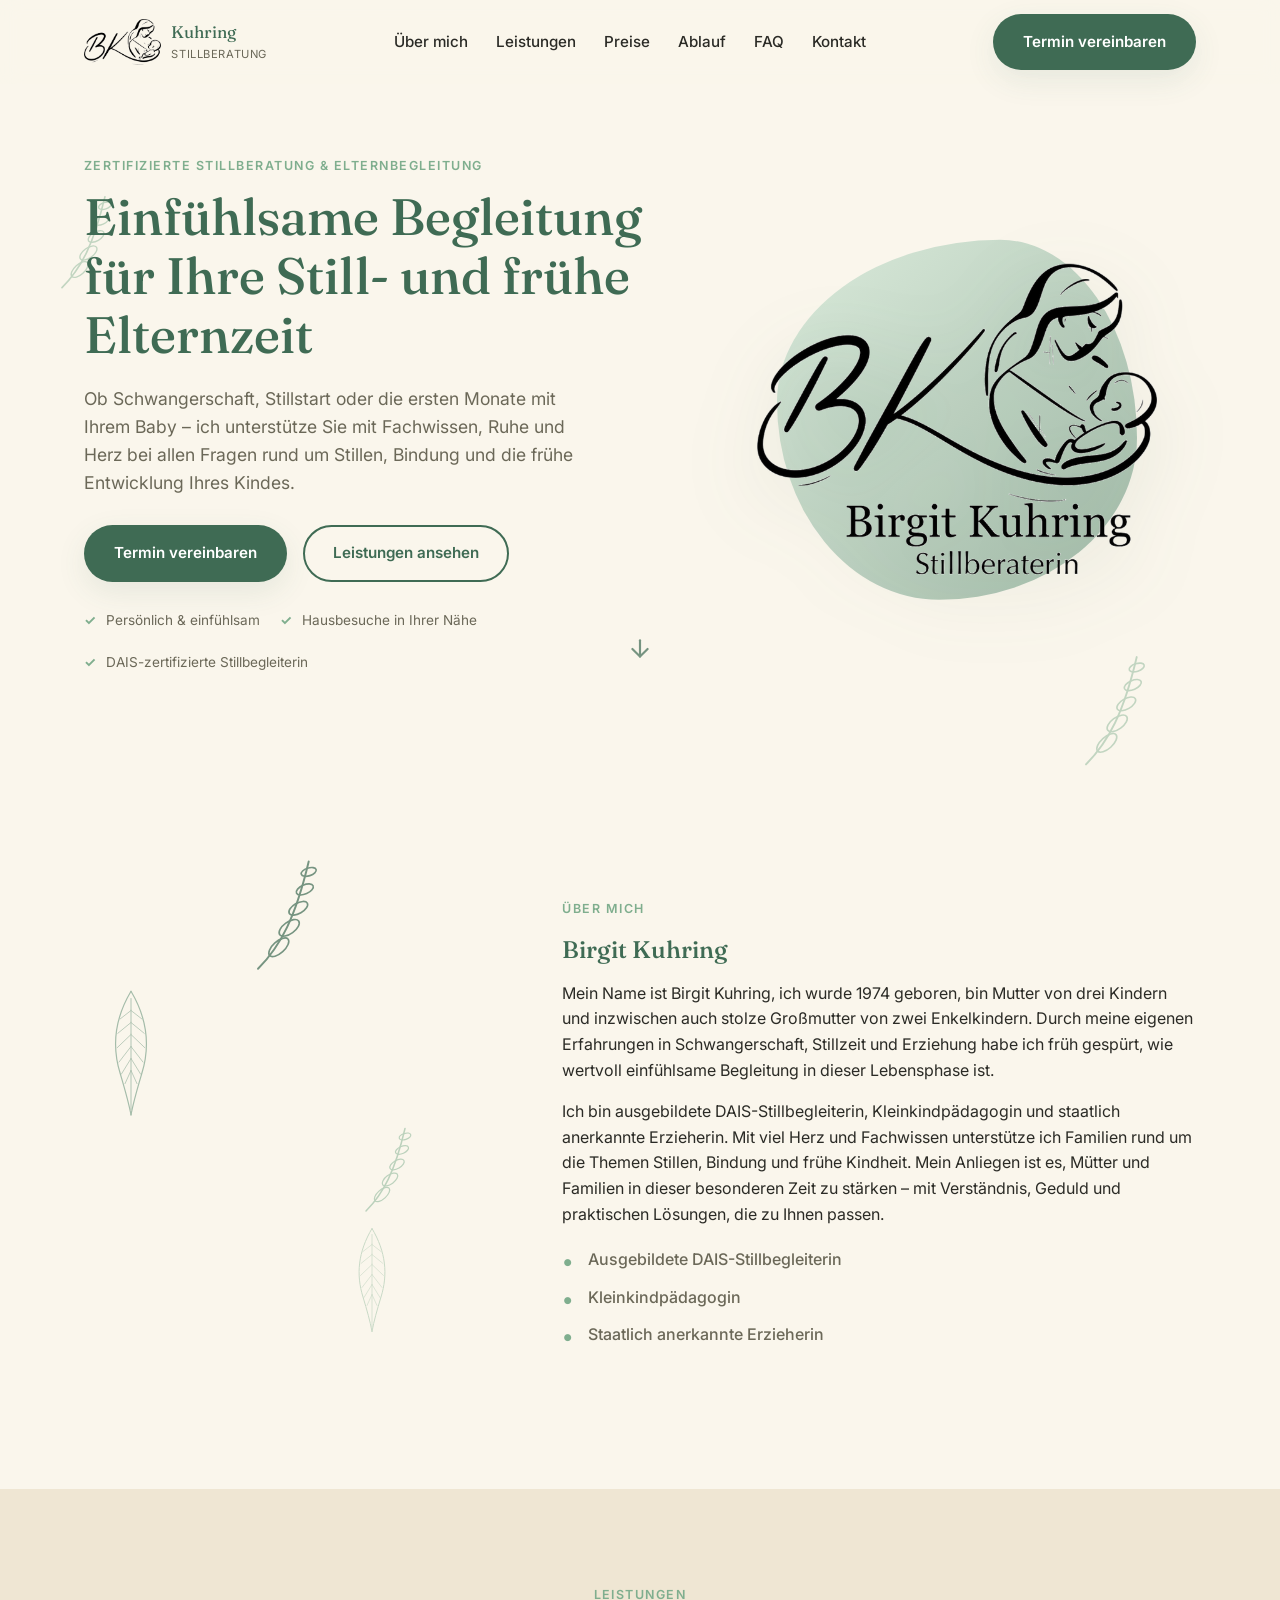
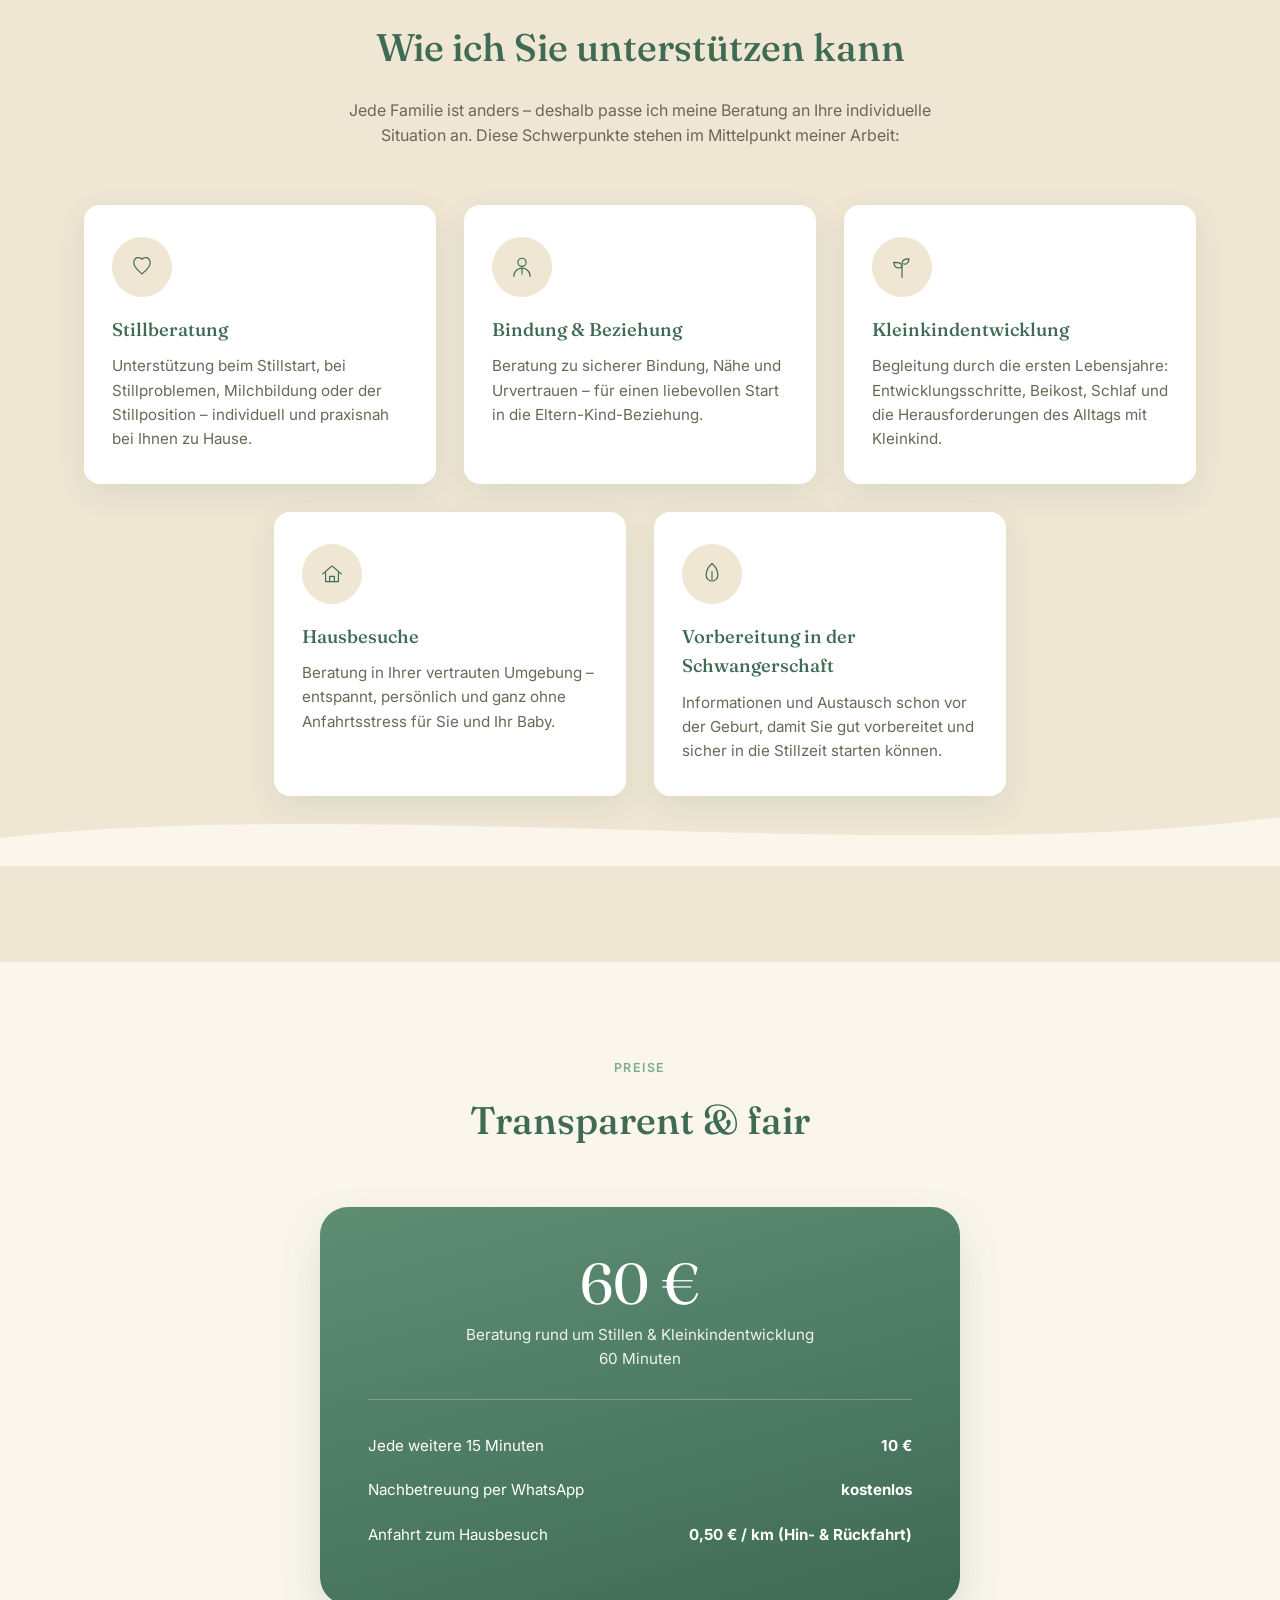
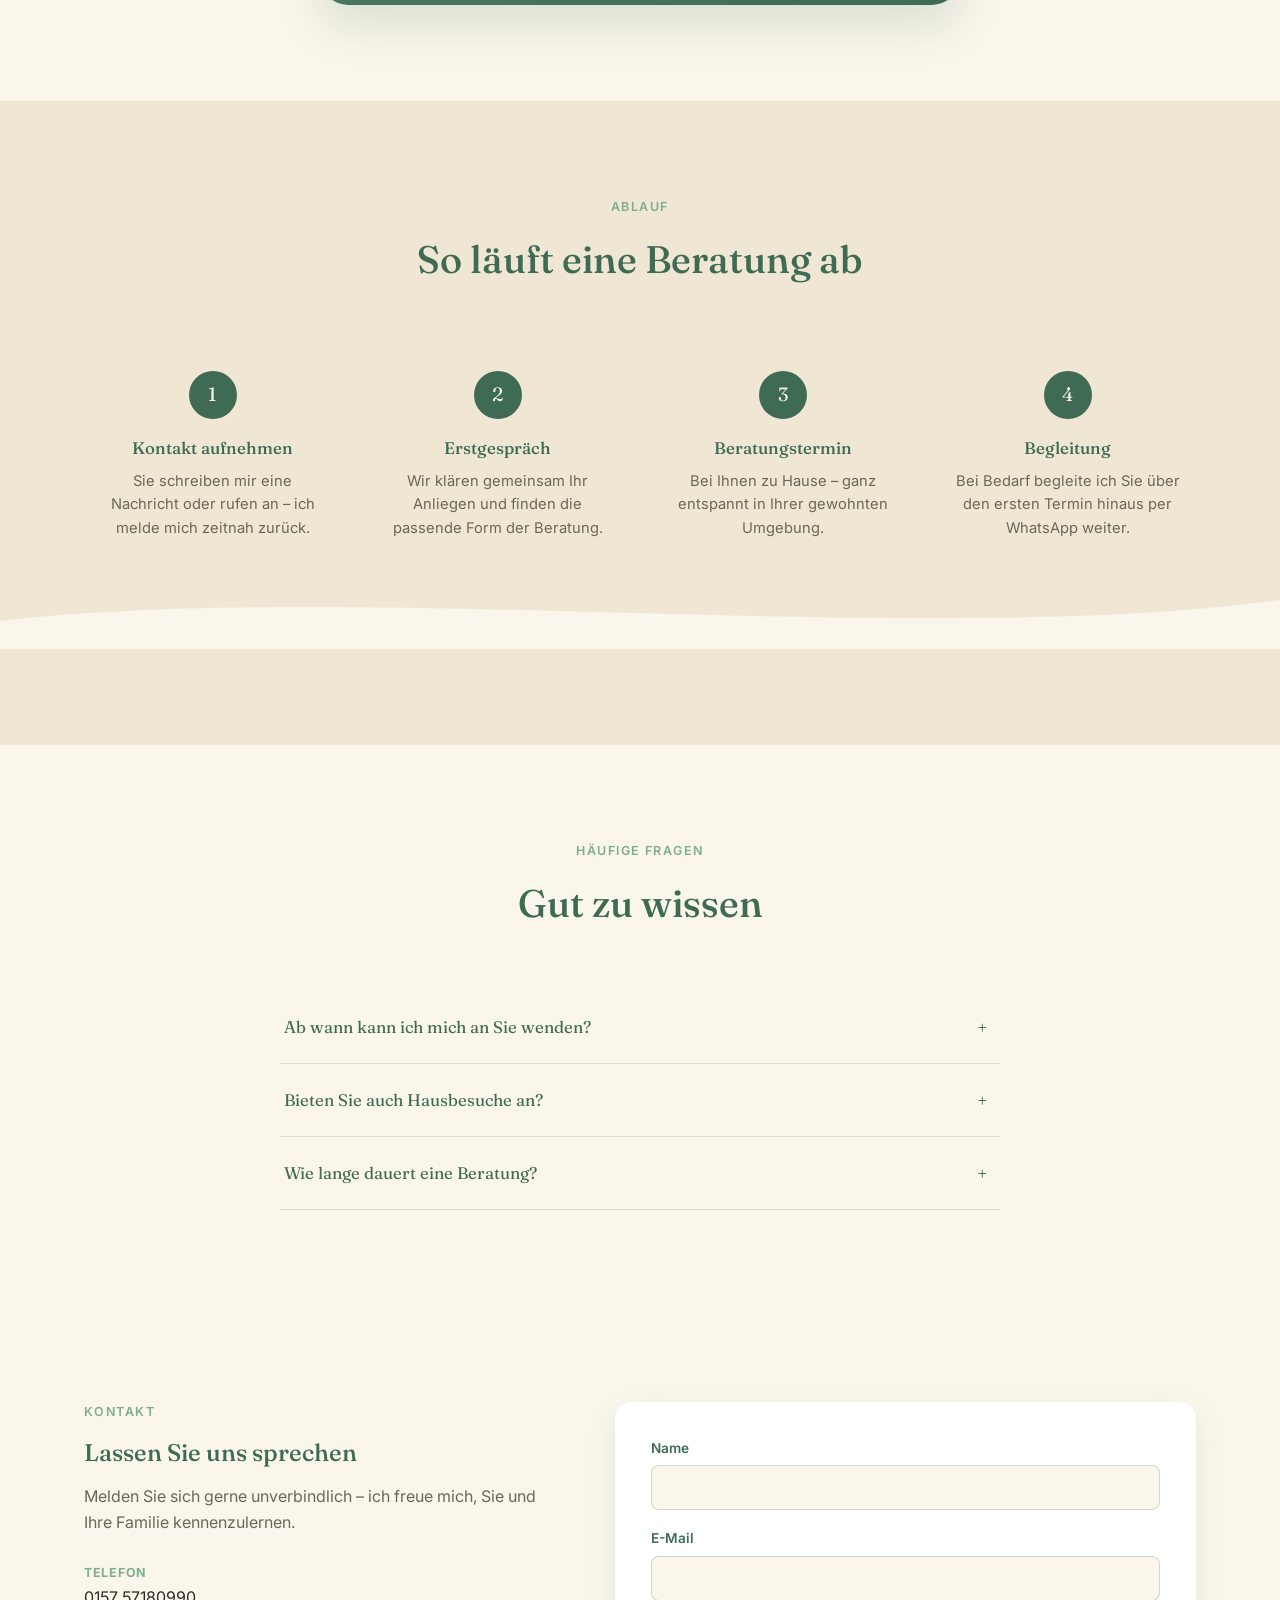
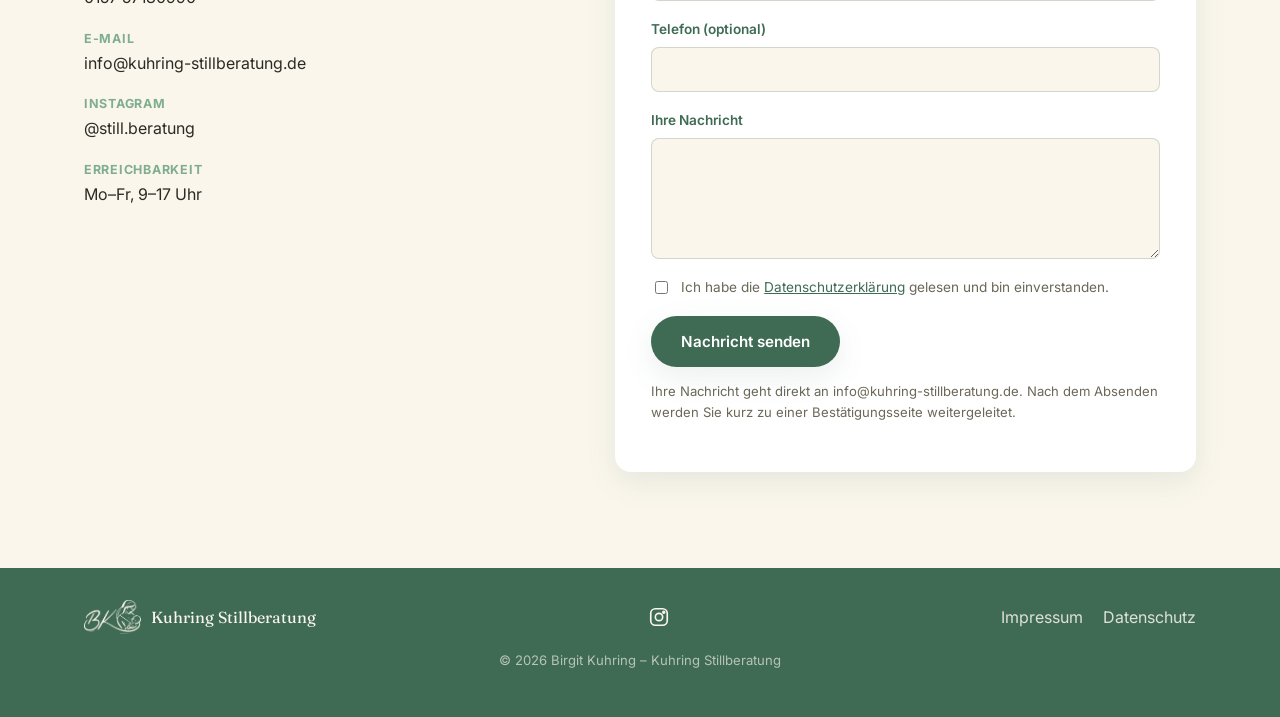
==== commit da3095e0: "Drop the dot-grid pattern and placeholder caption from about section Leaves the leaf branches and fe" ====
--- a/index.html
+++ b/index.html
@@ -112,12 +112,10 @@
   <section class="section" id="ueber-mich">
     <div class="container about-inner">
       <div class="about-photo" data-parallax="0.06">
-        <div class="frame-dots" aria-hidden="true"></div>
         <svg class="frame-leaf frame-leaf-a" viewBox="0 0 200 200" aria-hidden="true"><use href="#leaf-branch"/></svg>
         <svg class="frame-leaf frame-leaf-b" viewBox="0 0 200 200" aria-hidden="true"><use href="#leaf-branch"/></svg>
         <svg class="frame-feather frame-feather-a" viewBox="0 0 100 220" aria-hidden="true"><use href="#feather"/></svg>
         <svg class="frame-feather frame-feather-b" viewBox="0 0 100 220" aria-hidden="true"><use href="#feather"/></svg>
-        <span class="photo-frame-caption">Persönliches Foto folgt in Kürze</span>
       </div>
       <div class="about-text">
         <p class="eyebrow">Über mich</p>
--- a/css/style.css
+++ b/css/style.css
@@ -404,16 +404,6 @@
   aspect-ratio: 4 / 5;
   width: 100%;
 }
-.frame-dots {
-  position: absolute;
-  bottom: 10%;
-  left: 6%;
-  width: 70px;
-  height: 70px;
-  background-image: radial-gradient(var(--color-accent) 2.5px, transparent 2.5px);
-  background-size: 14px 14px;
-  opacity: 0.45;
-}
 .frame-leaf {
   position: absolute;
   color: var(--color-primary);
@@ -460,16 +450,6 @@
   color: var(--color-accent);
   animation: leaf-sway-flip 6s ease-in-out infinite;
   animation-delay: 1.1s;
-}
-.photo-frame-caption {
-  position: absolute;
-  bottom: 0;
-  left: 0;
-  right: 0;
-  font-size: 0.82rem;
-  letter-spacing: 0.03em;
-  color: var(--color-text-muted);
-  text-align: center;
 }
 .about-facts {
   margin-top: 20px;
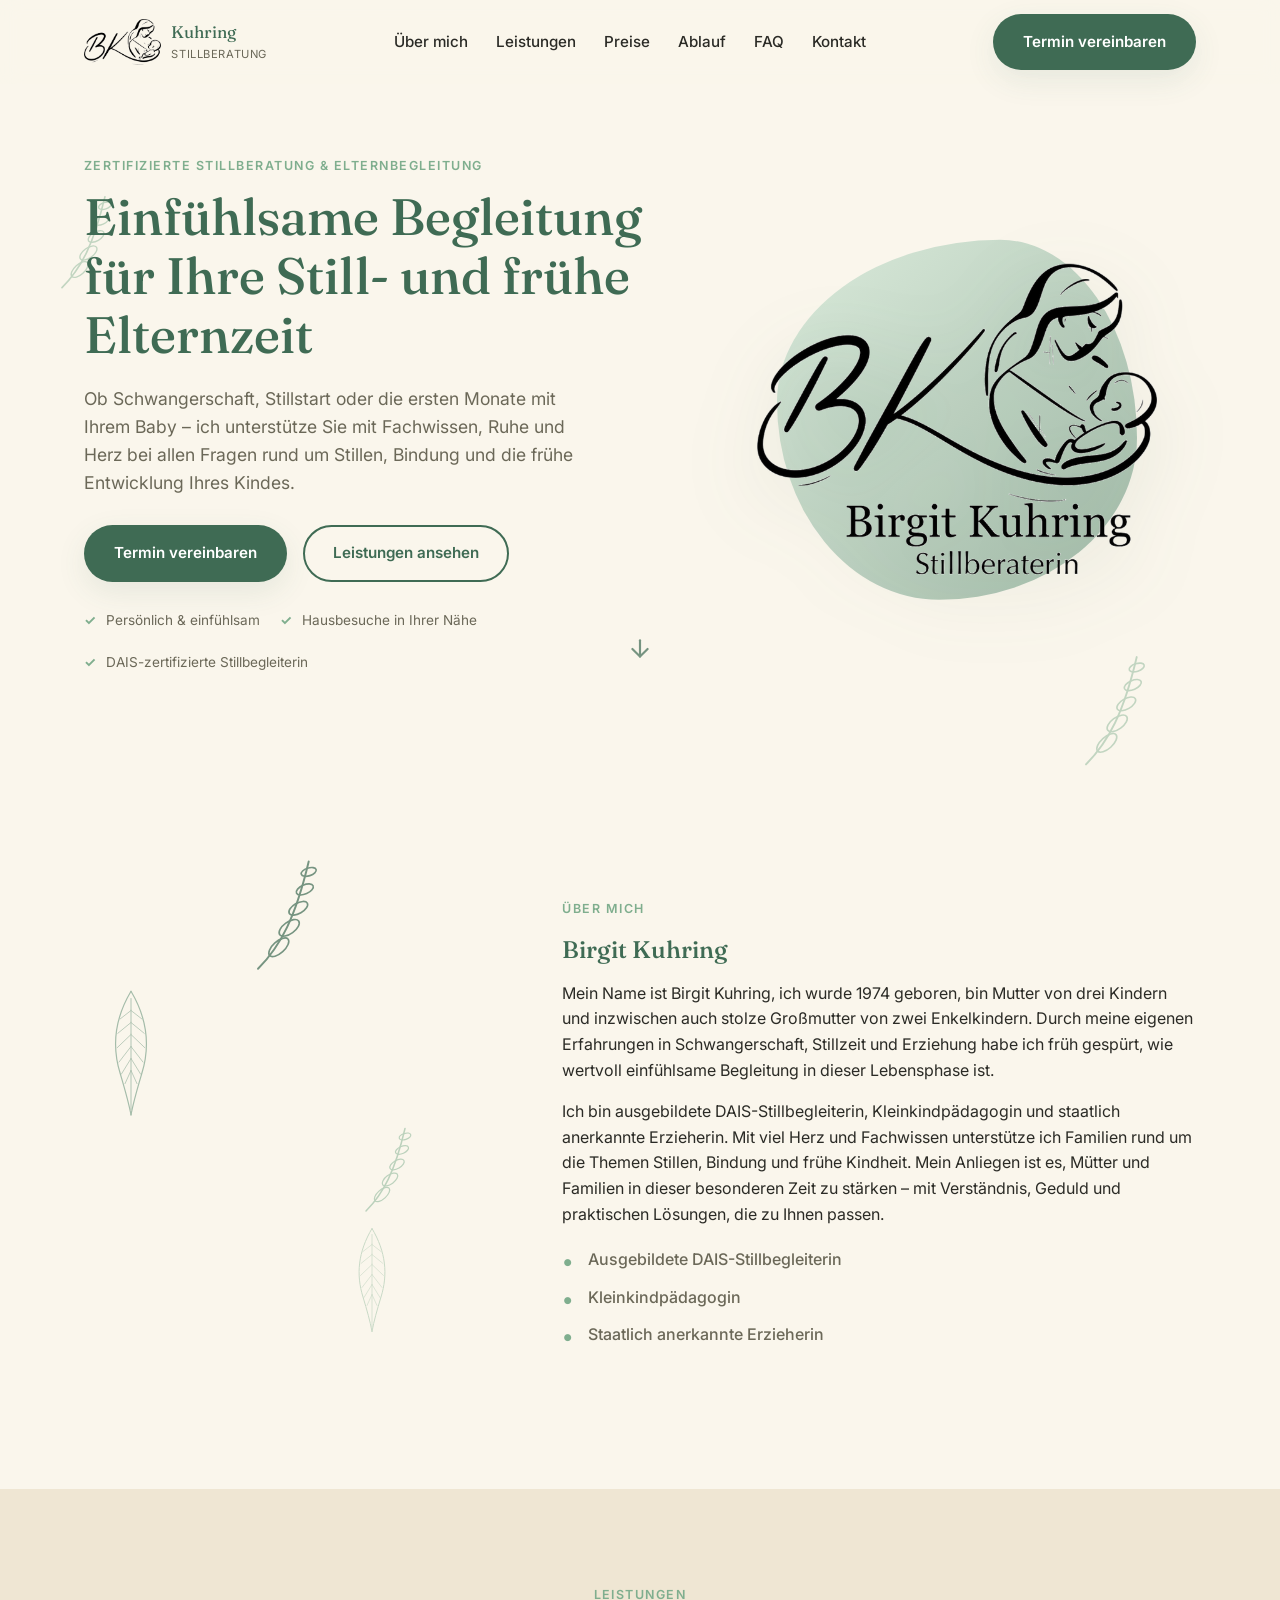
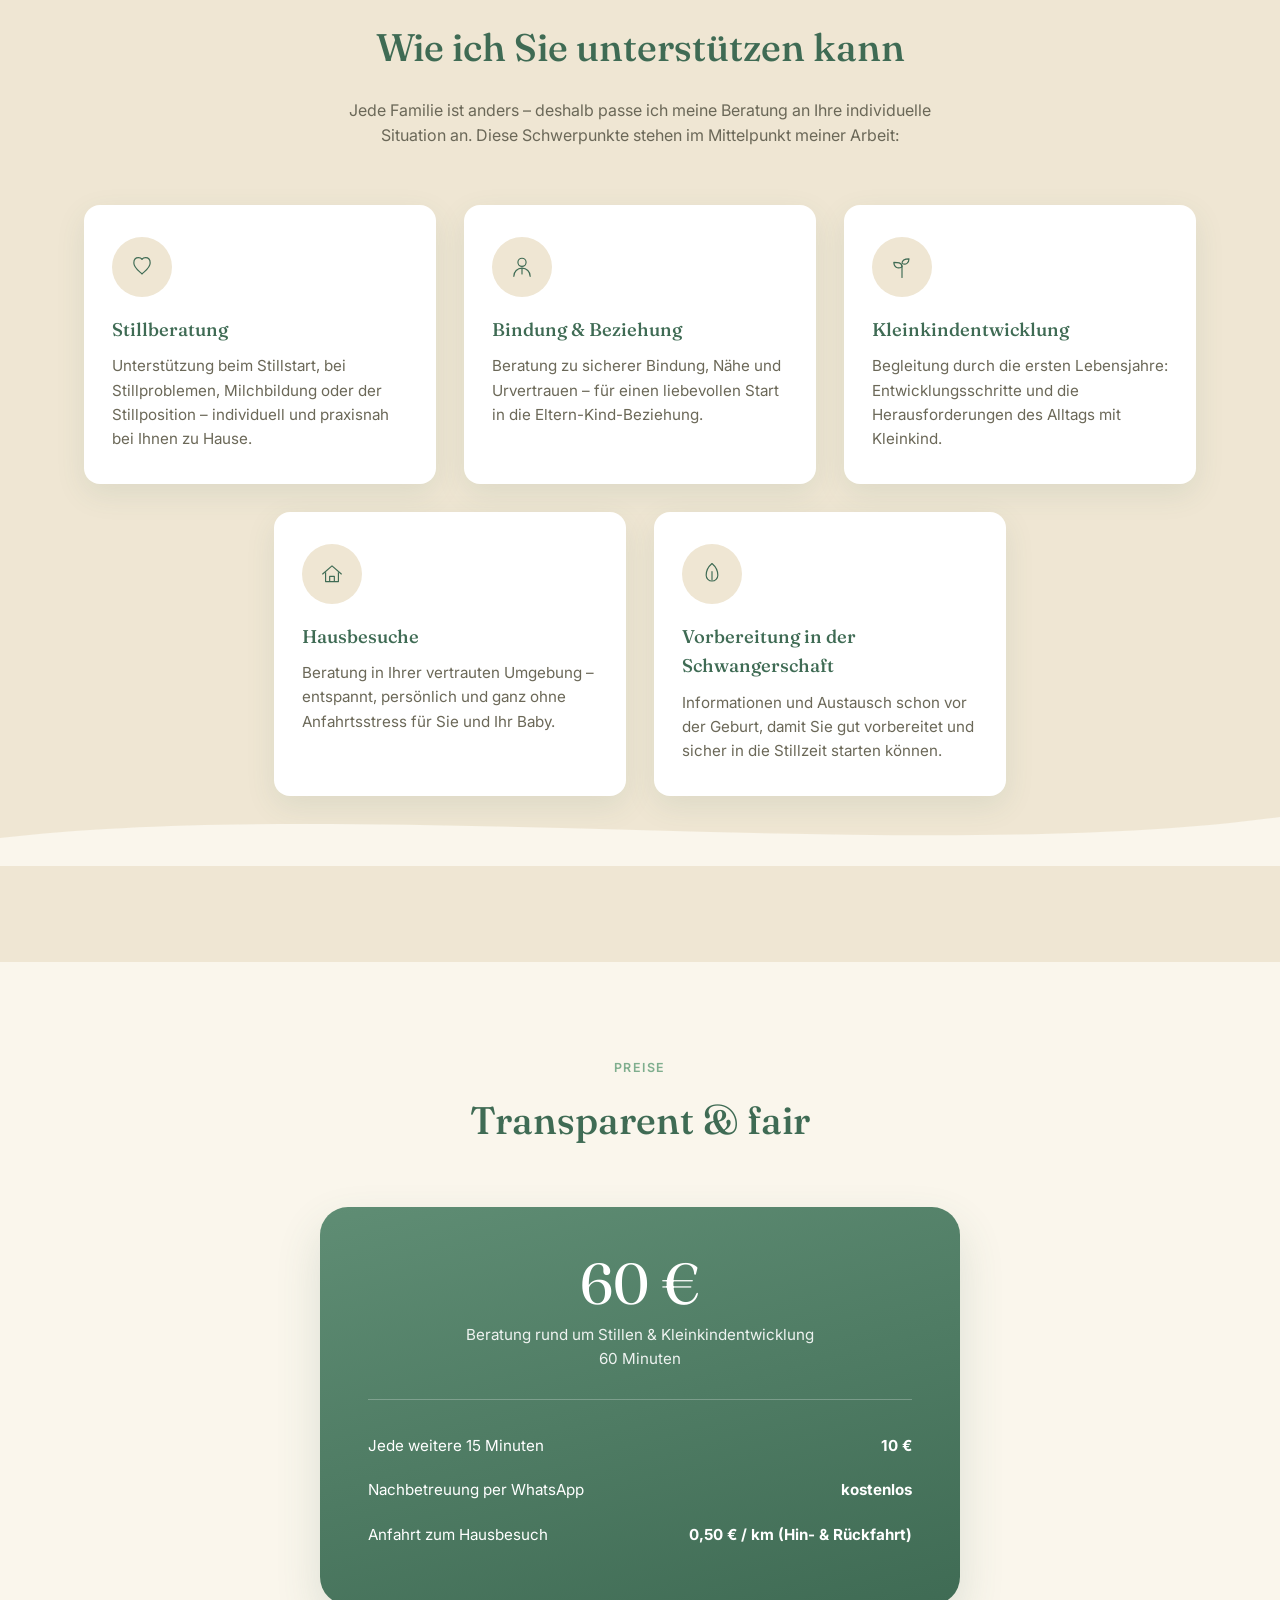
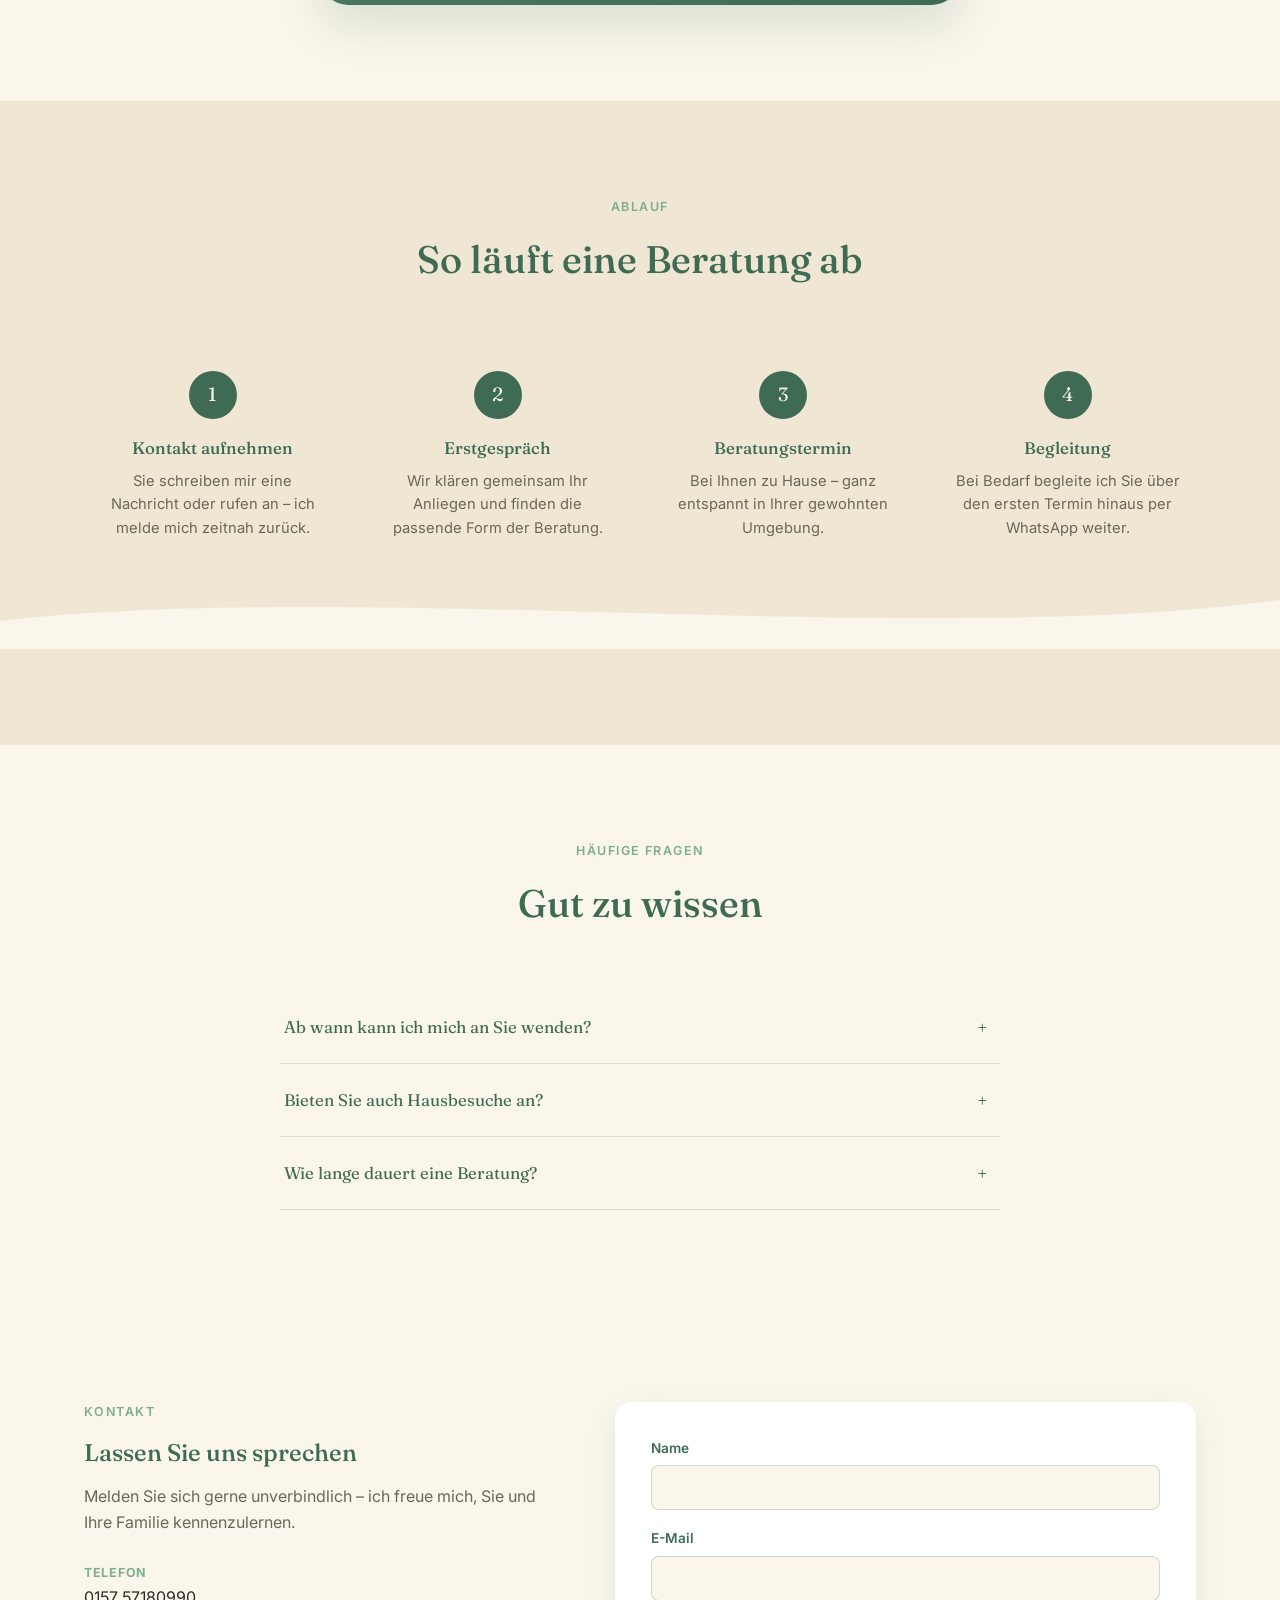
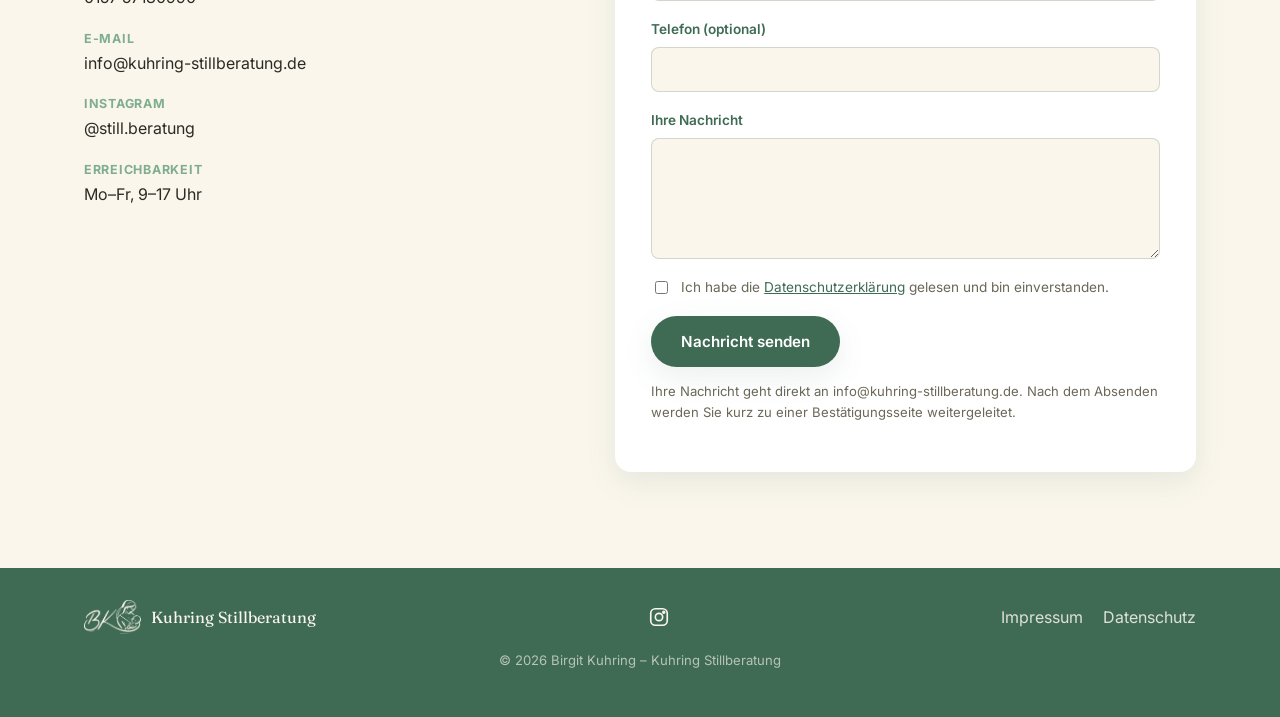
==== commit ca63e6ff: "Remove Beikost/Schlaf from Kleinkindentwicklung service description These topics require separate ce" ====
--- a/index.html
+++ b/index.html
@@ -186,8 +186,8 @@
           </span>
           <h3>Kleinkindentwicklung</h3>
           <p>
-            Begleitung durch die ersten Lebensjahre: Entwicklungsschritte,
-            Beikost, Schlaf und die Herausforderungen des Alltags mit Kleinkind.
+            Begleitung durch die ersten Lebensjahre: Entwicklungsschritte
+            und die Herausforderungen des Alltags mit Kleinkind.
           </p>
         </article>
 
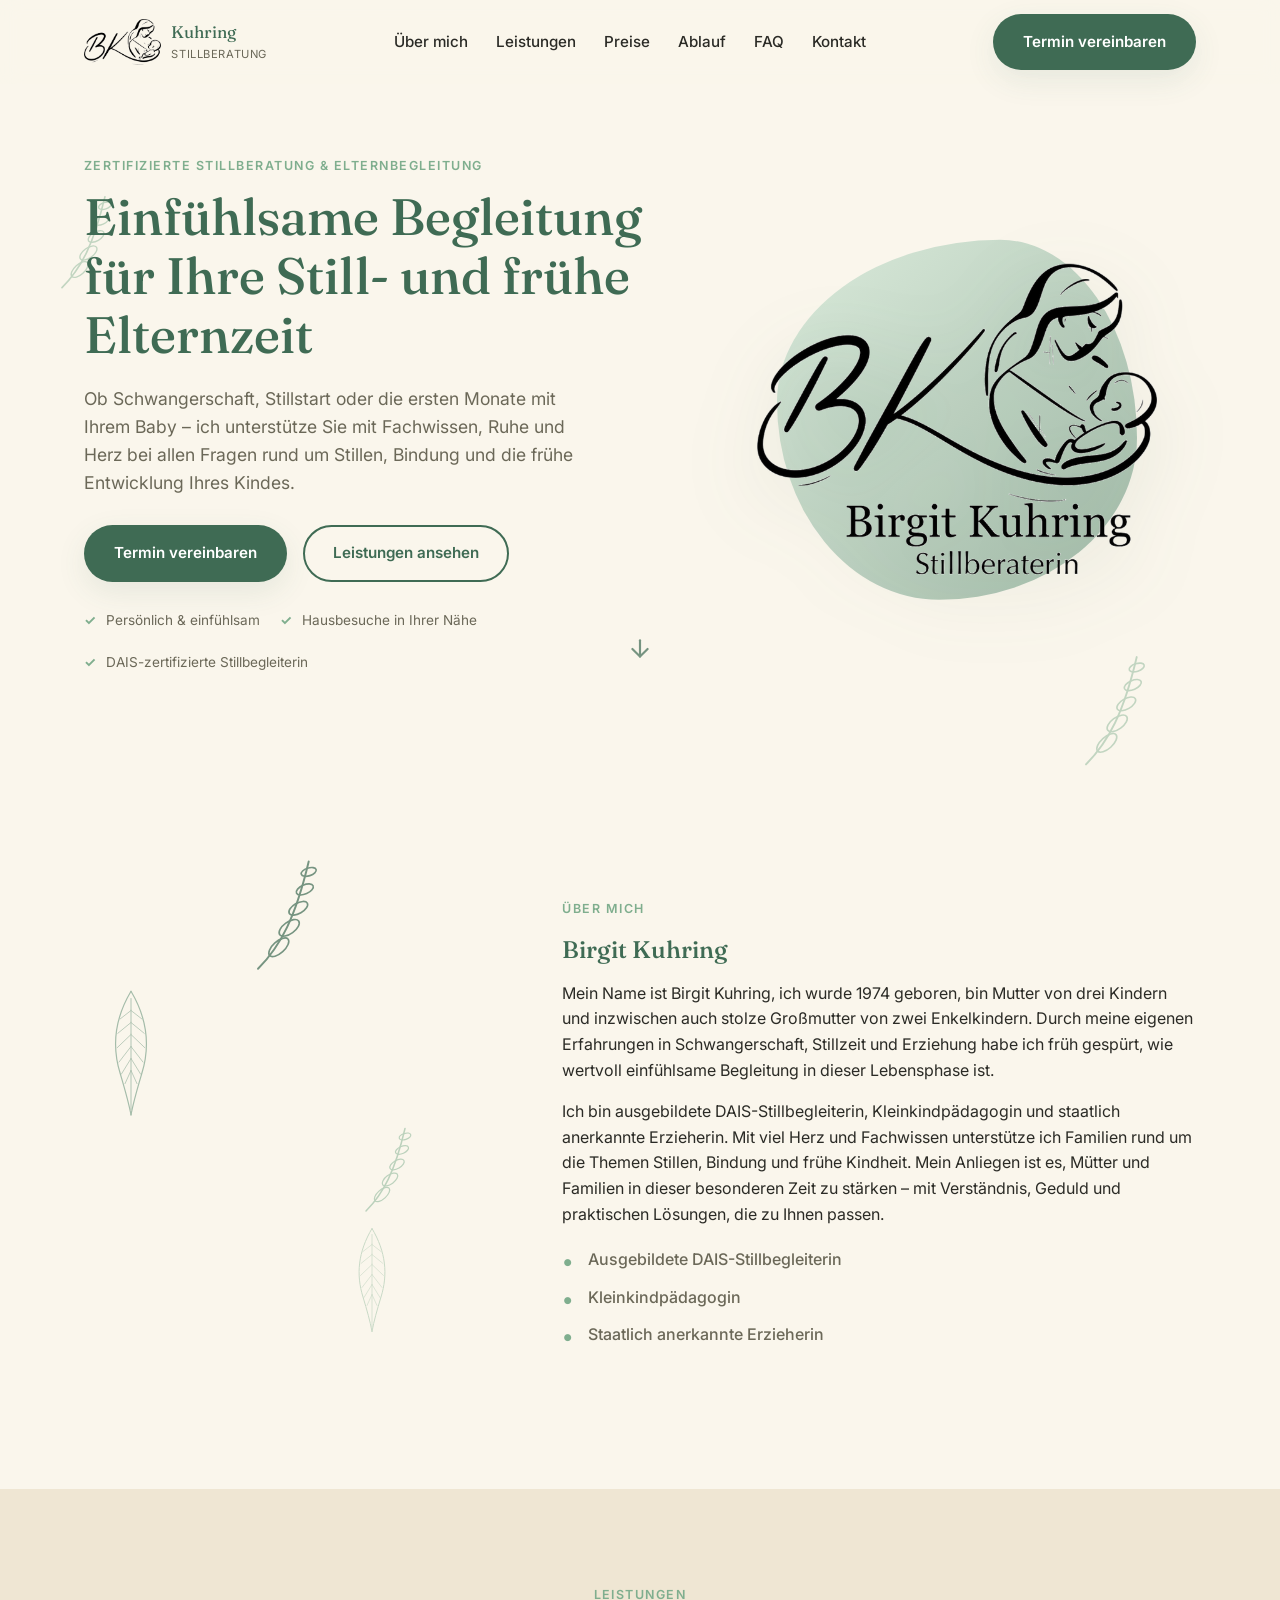
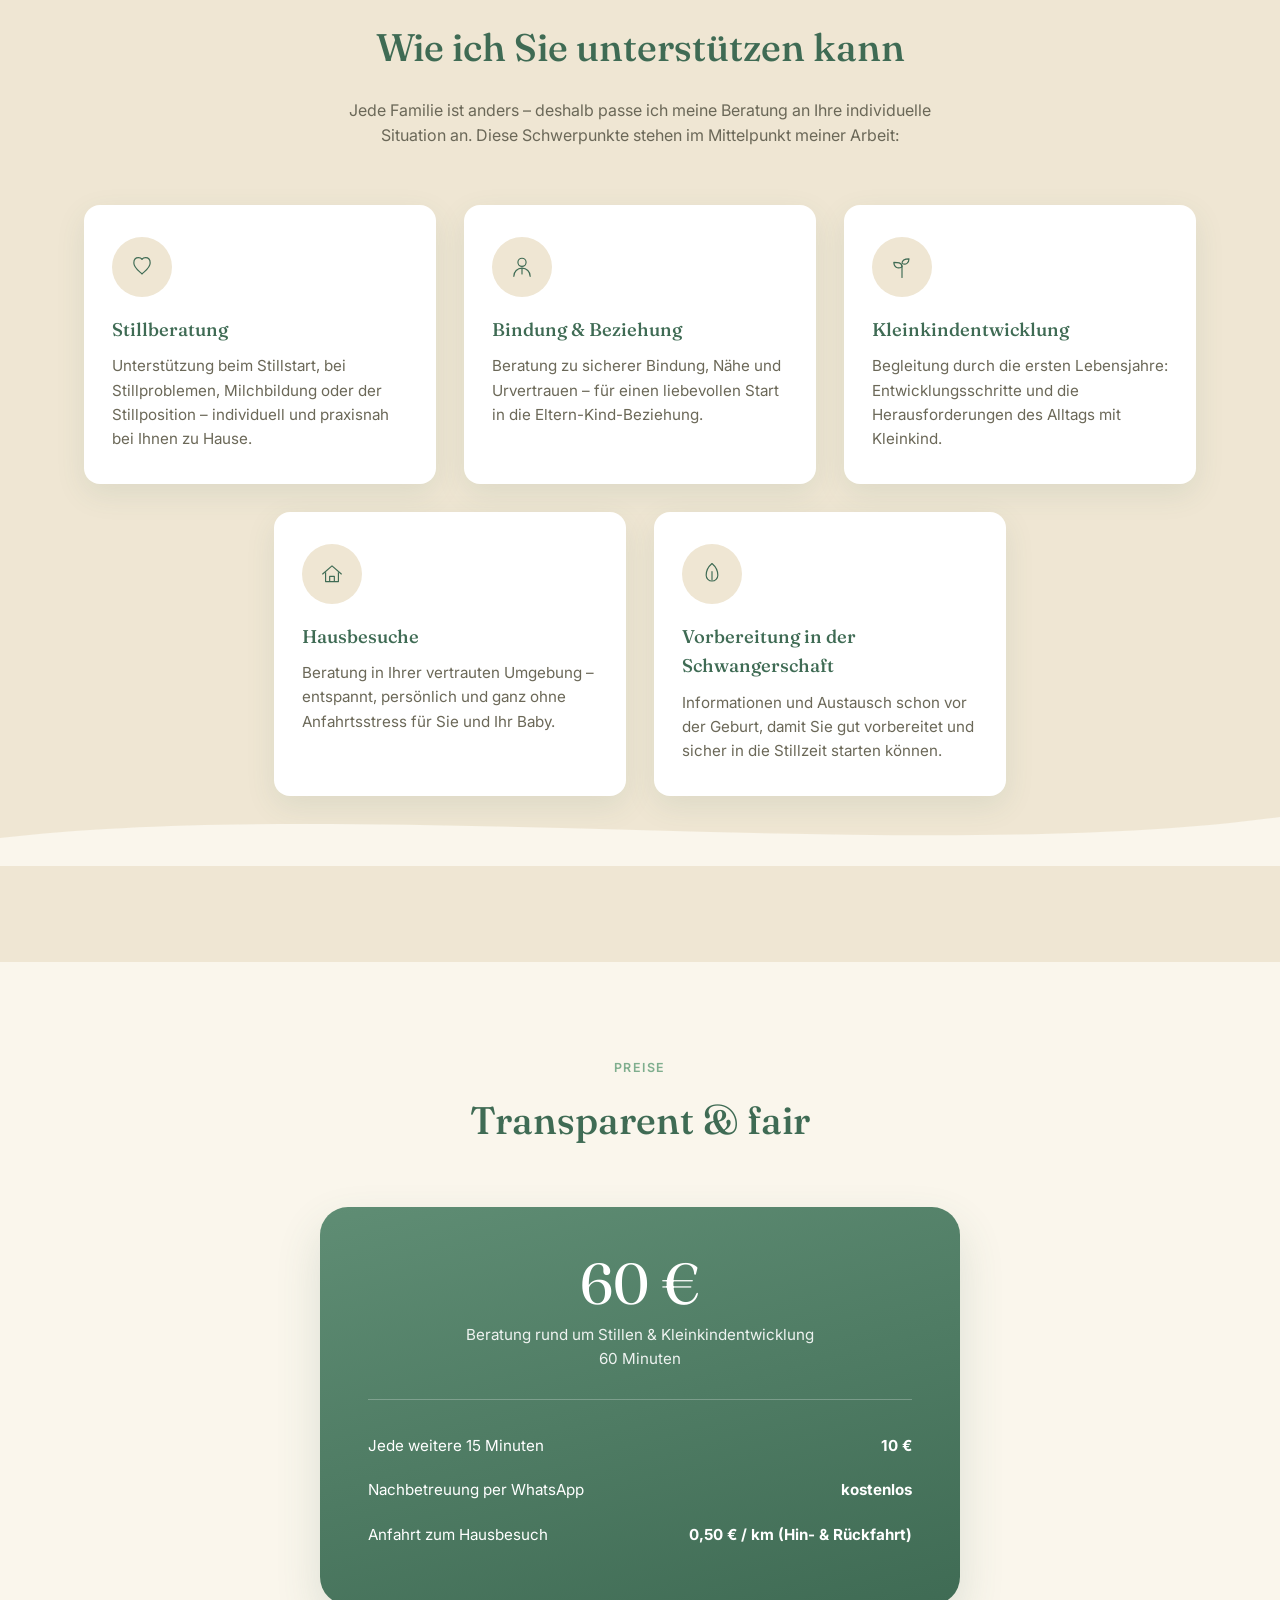
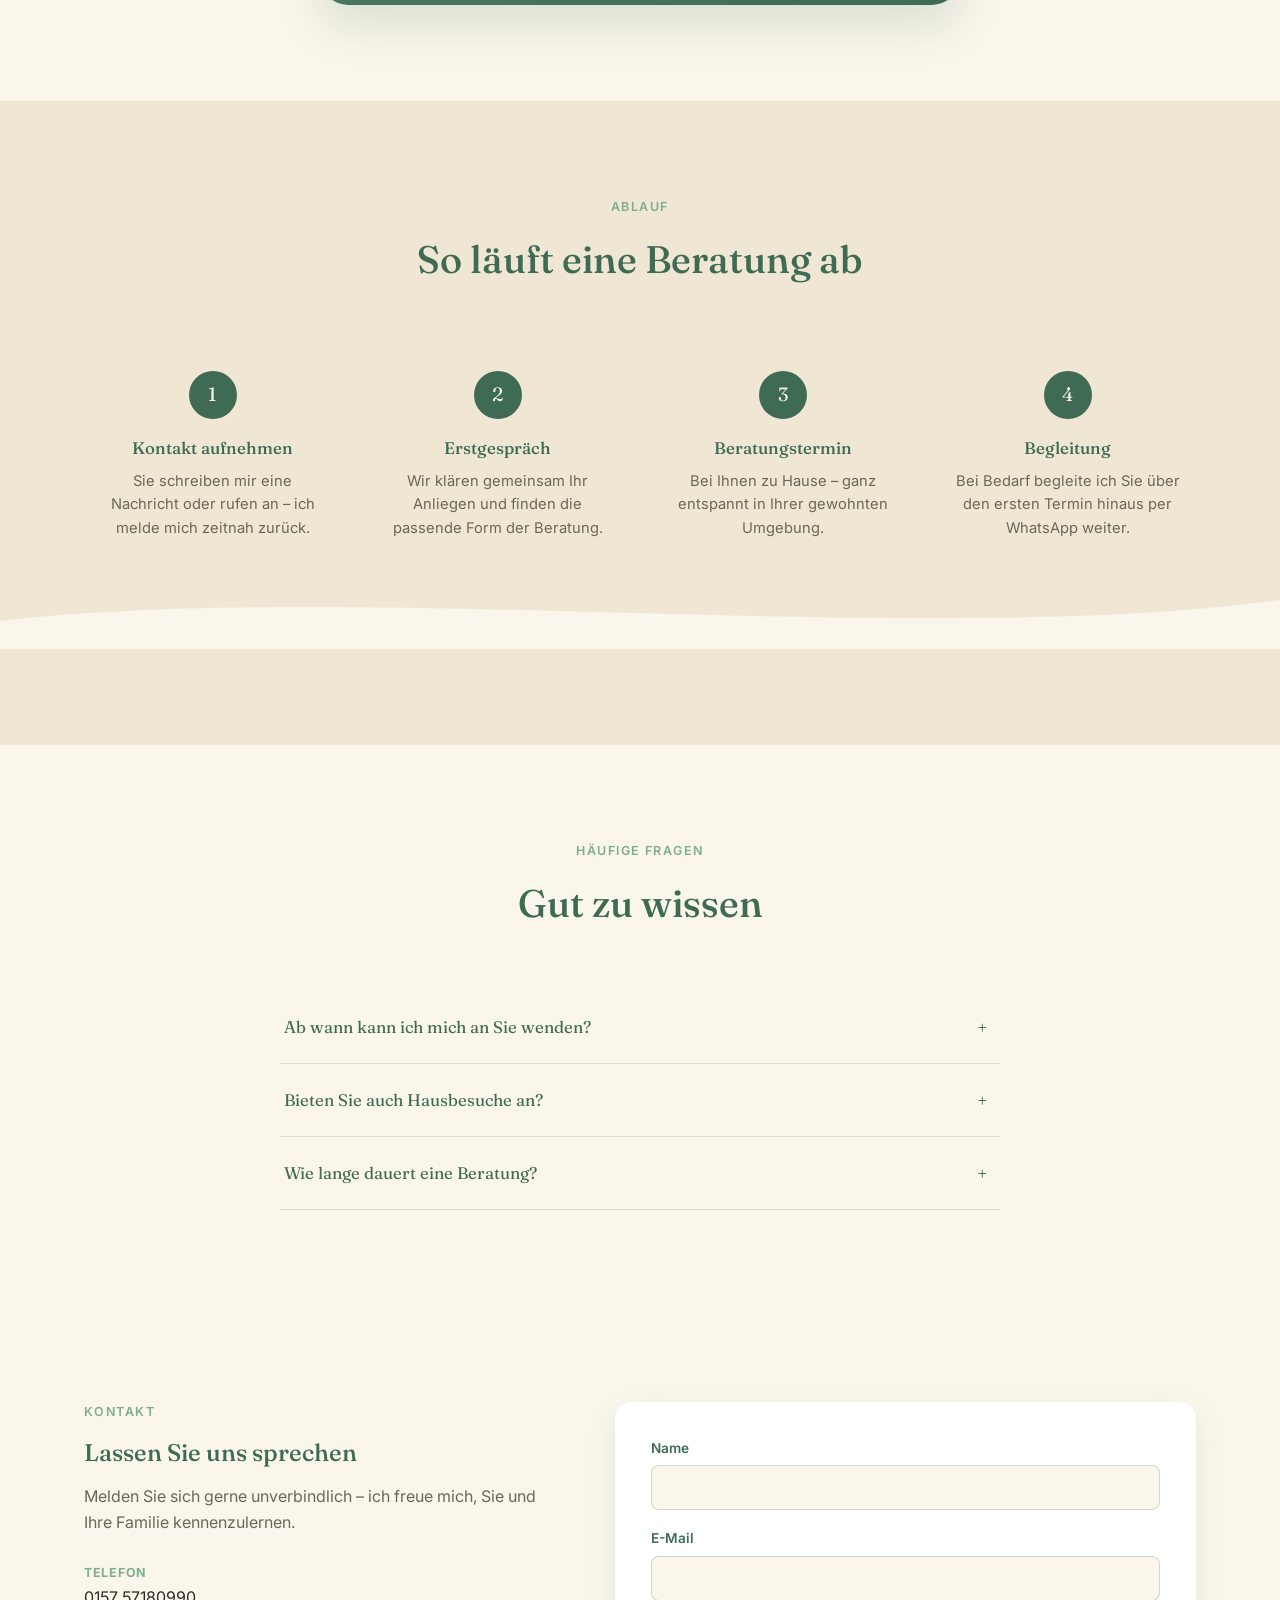
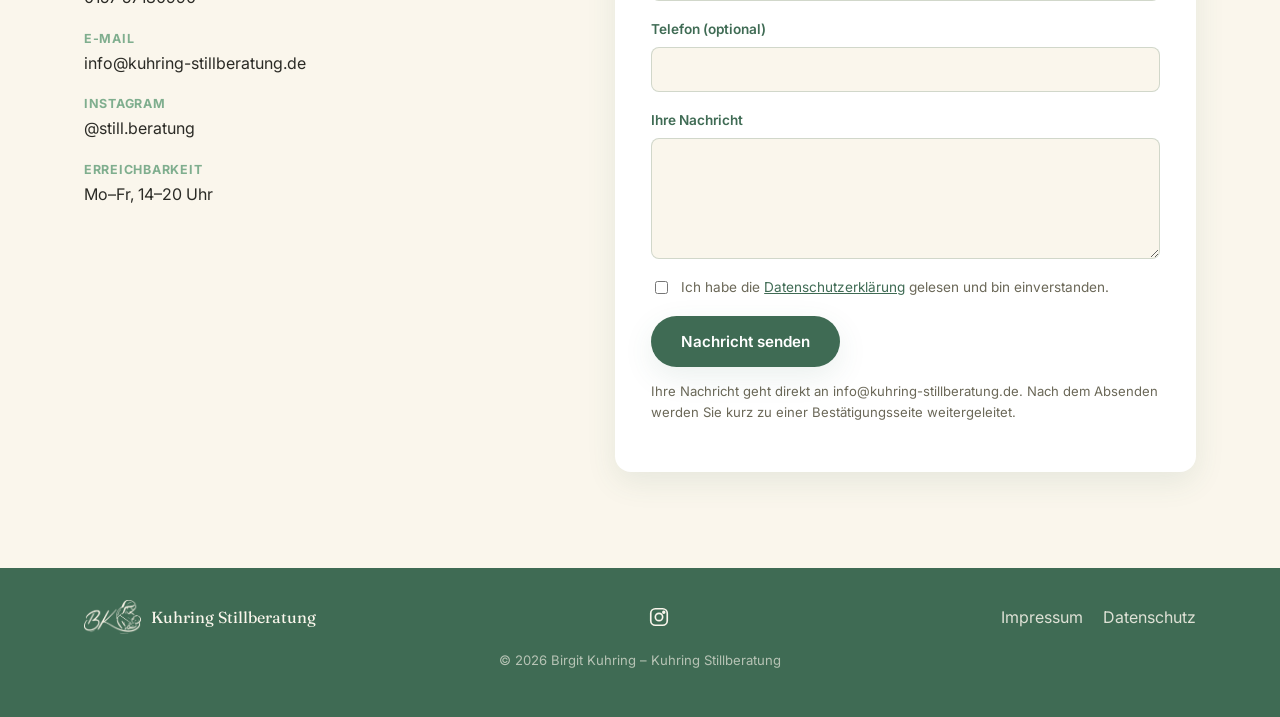
==== commit ff96a66e: "Update availability hours to Mo-Fr 14-20 Uhr" ====
--- a/index.html
+++ b/index.html
@@ -351,7 +351,7 @@
           </li>
           <li>
             <strong>Erreichbarkeit</strong>
-            <span>Mo–Fr, 9–17 Uhr</span>
+            <span>Mo–Fr, 14–20 Uhr</span>
           </li>
         </ul>
       </div>
